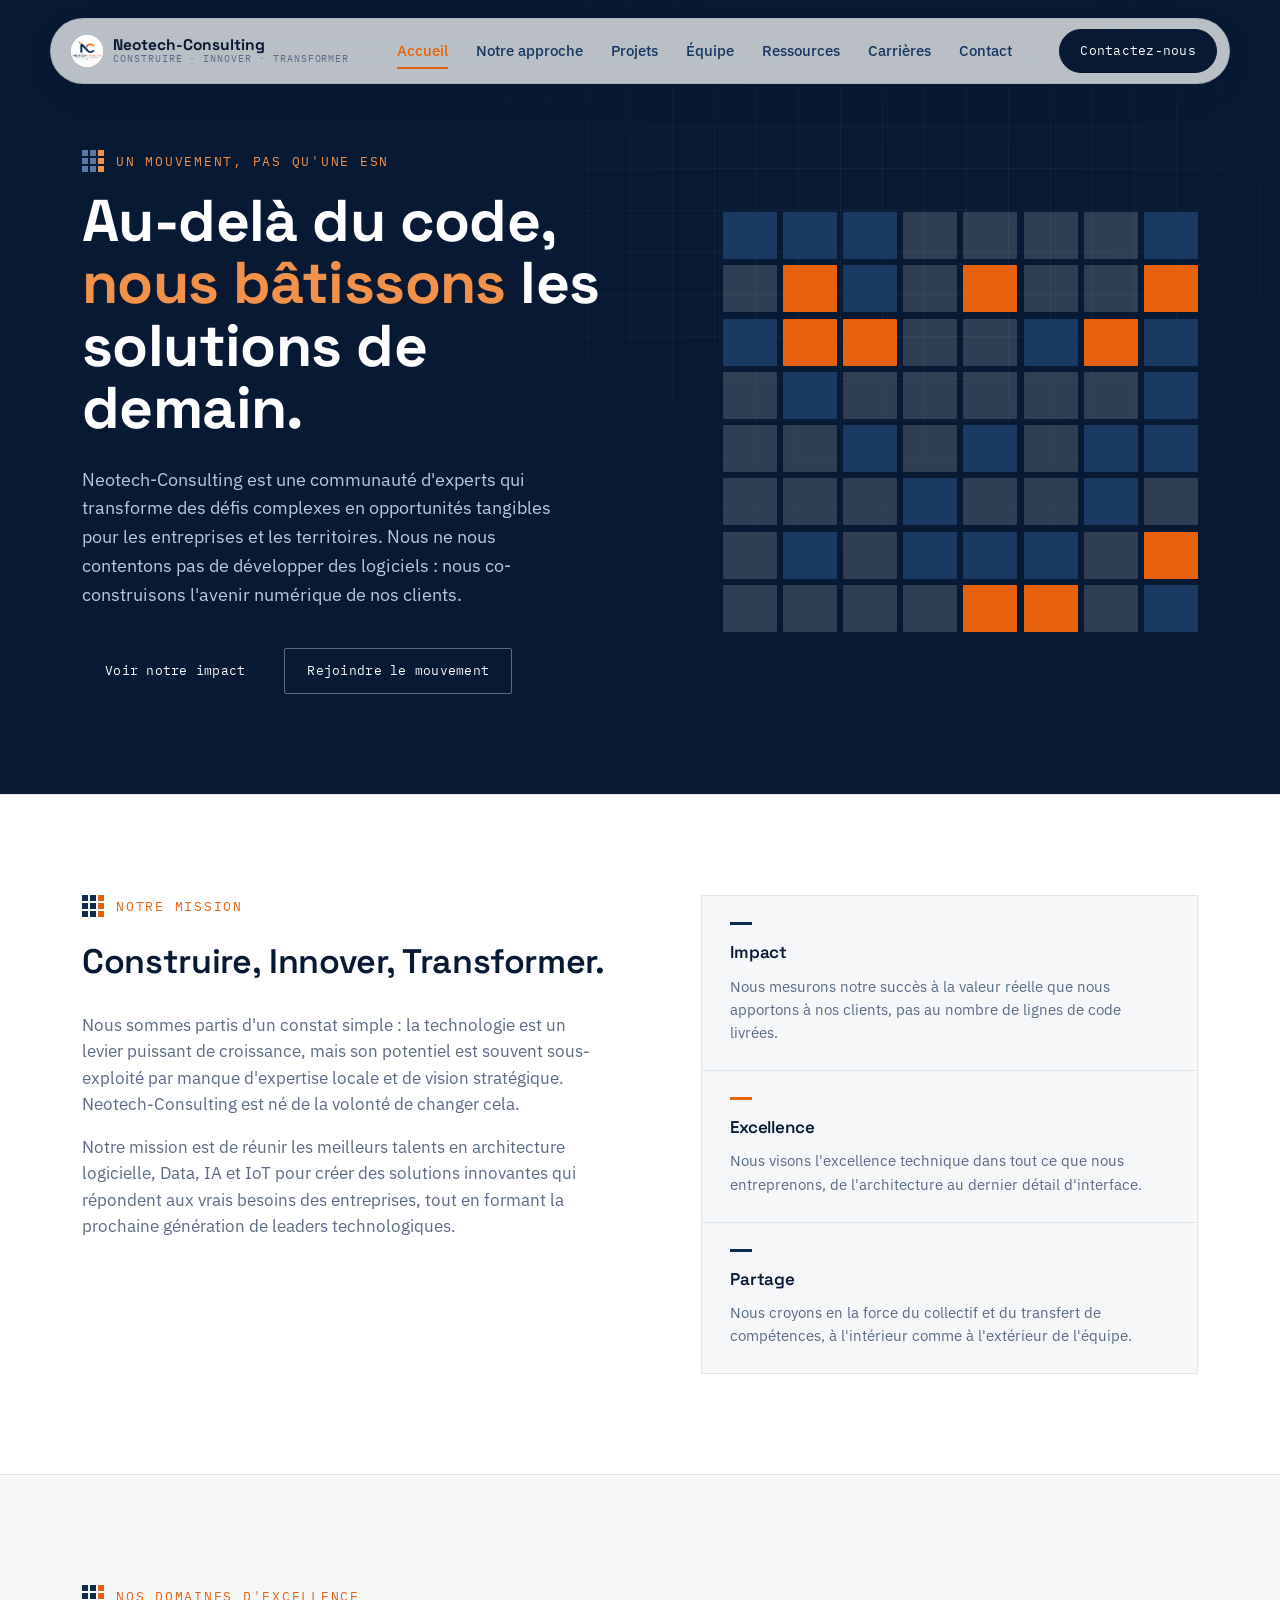
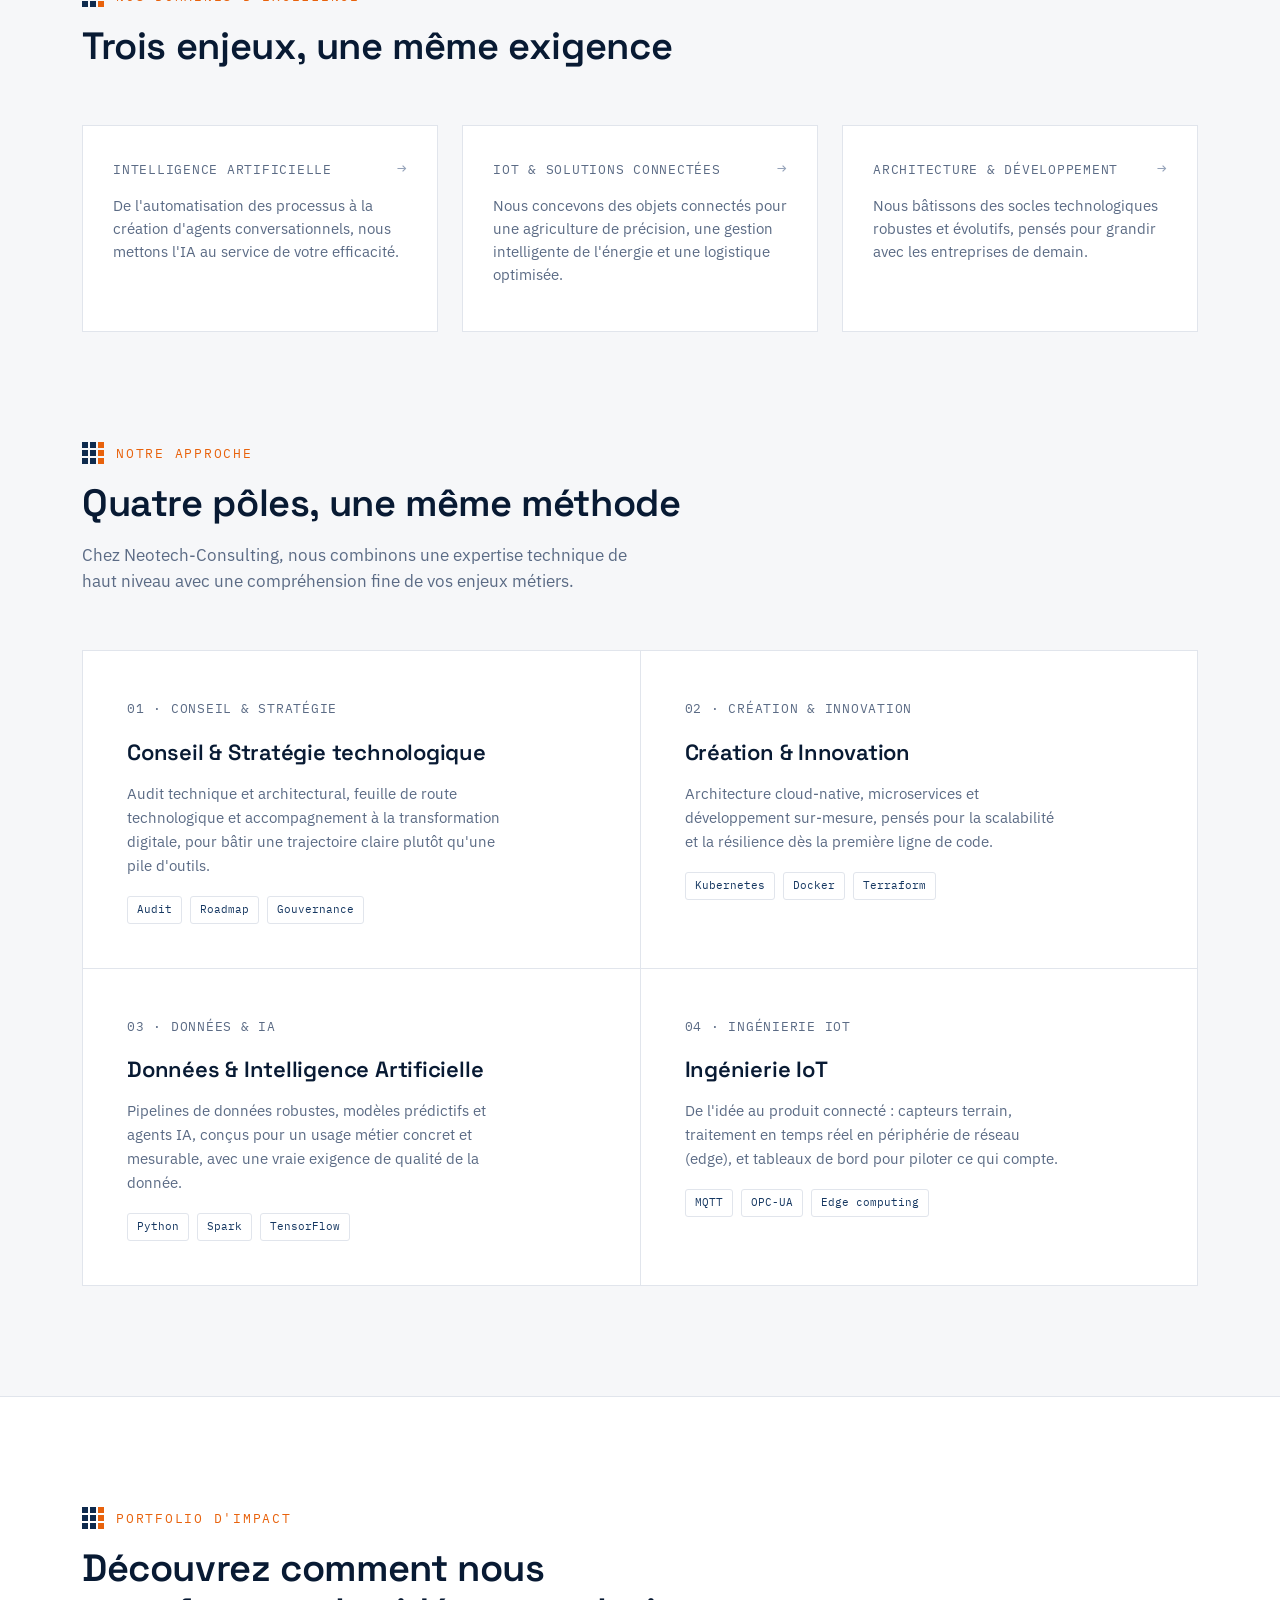
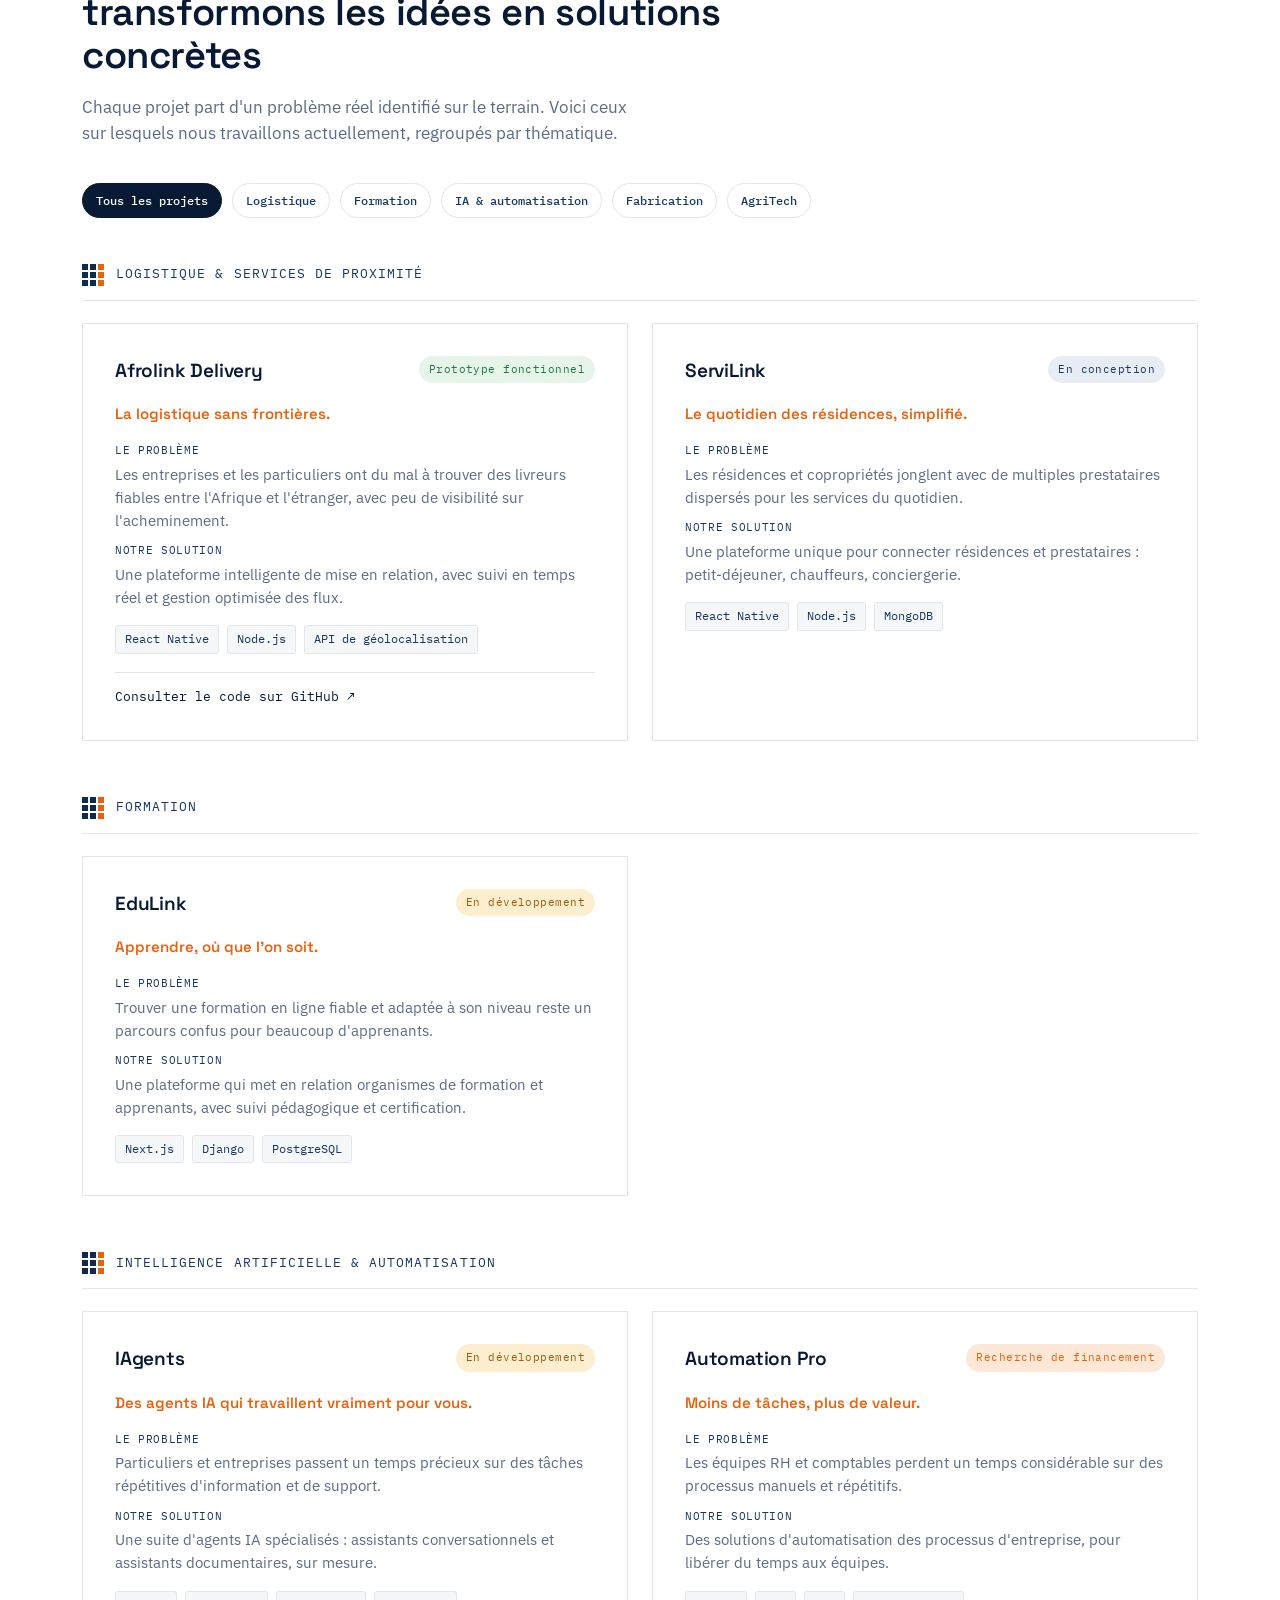
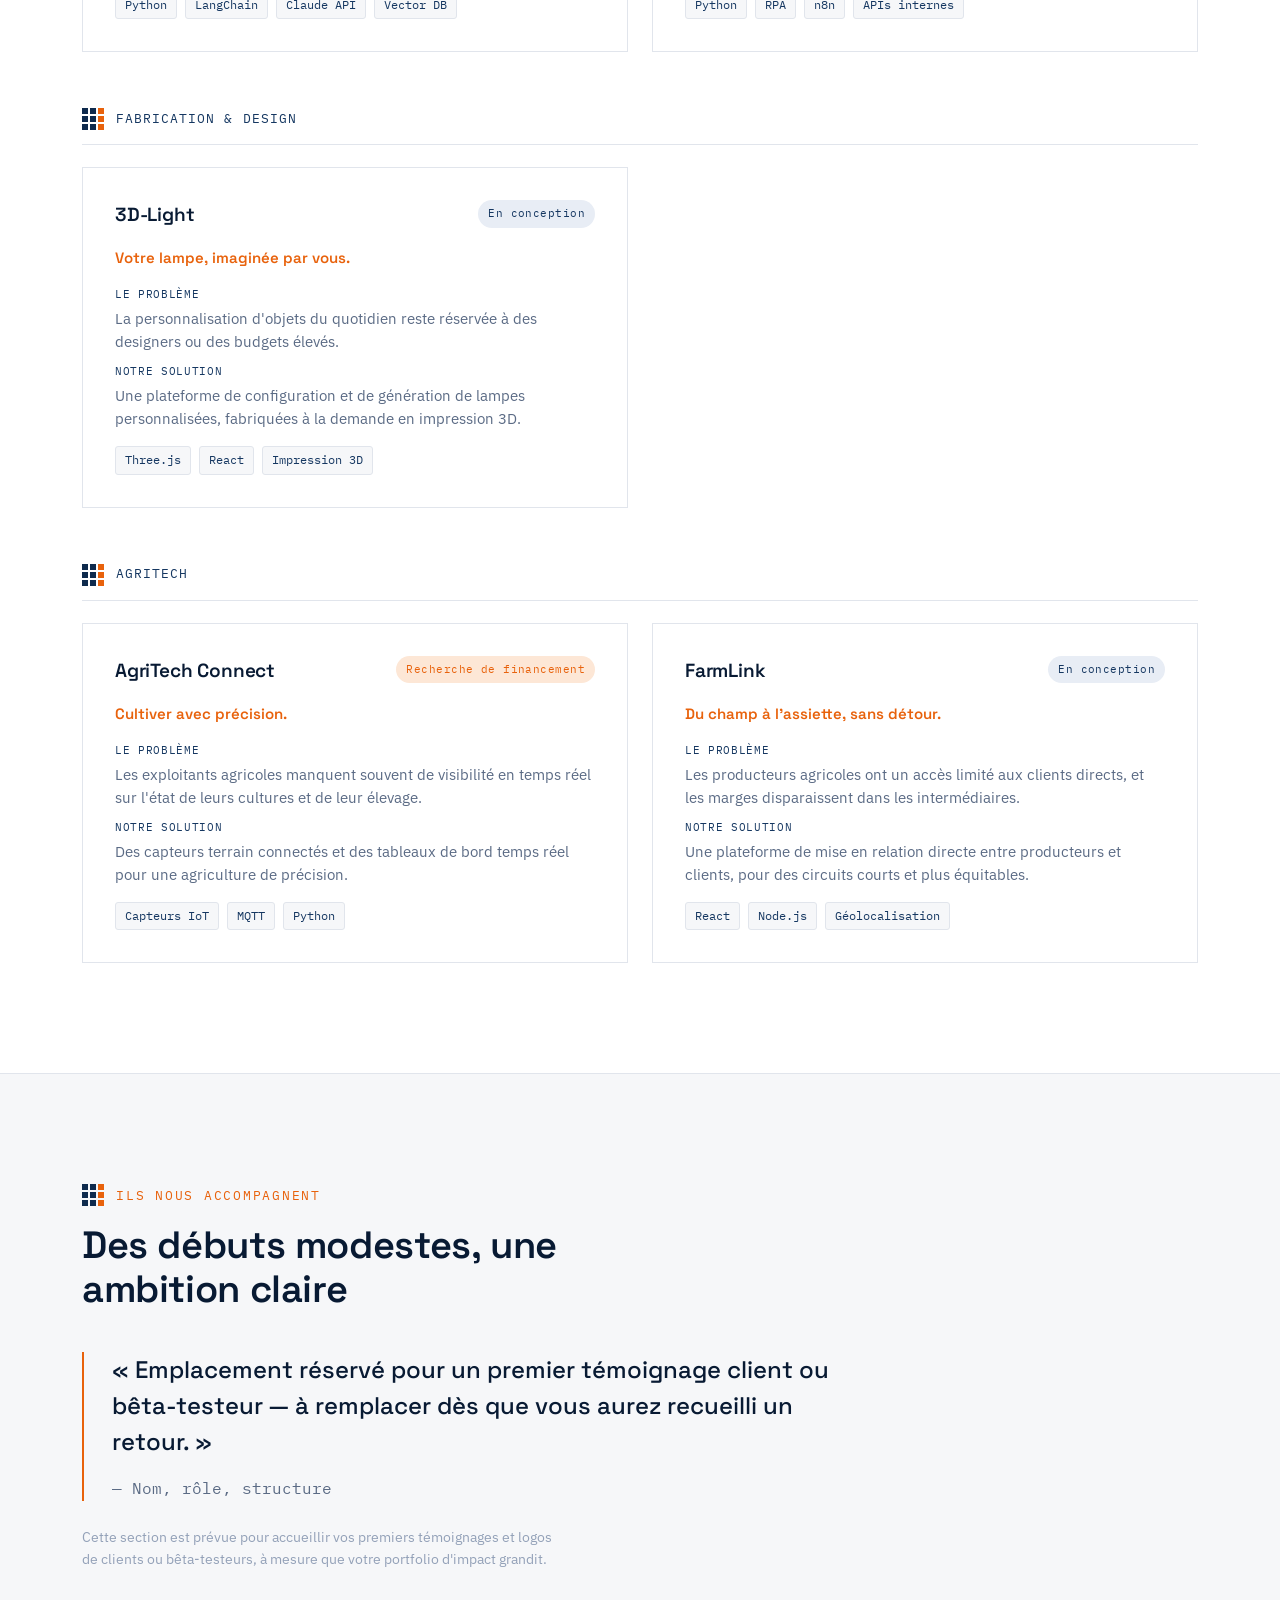
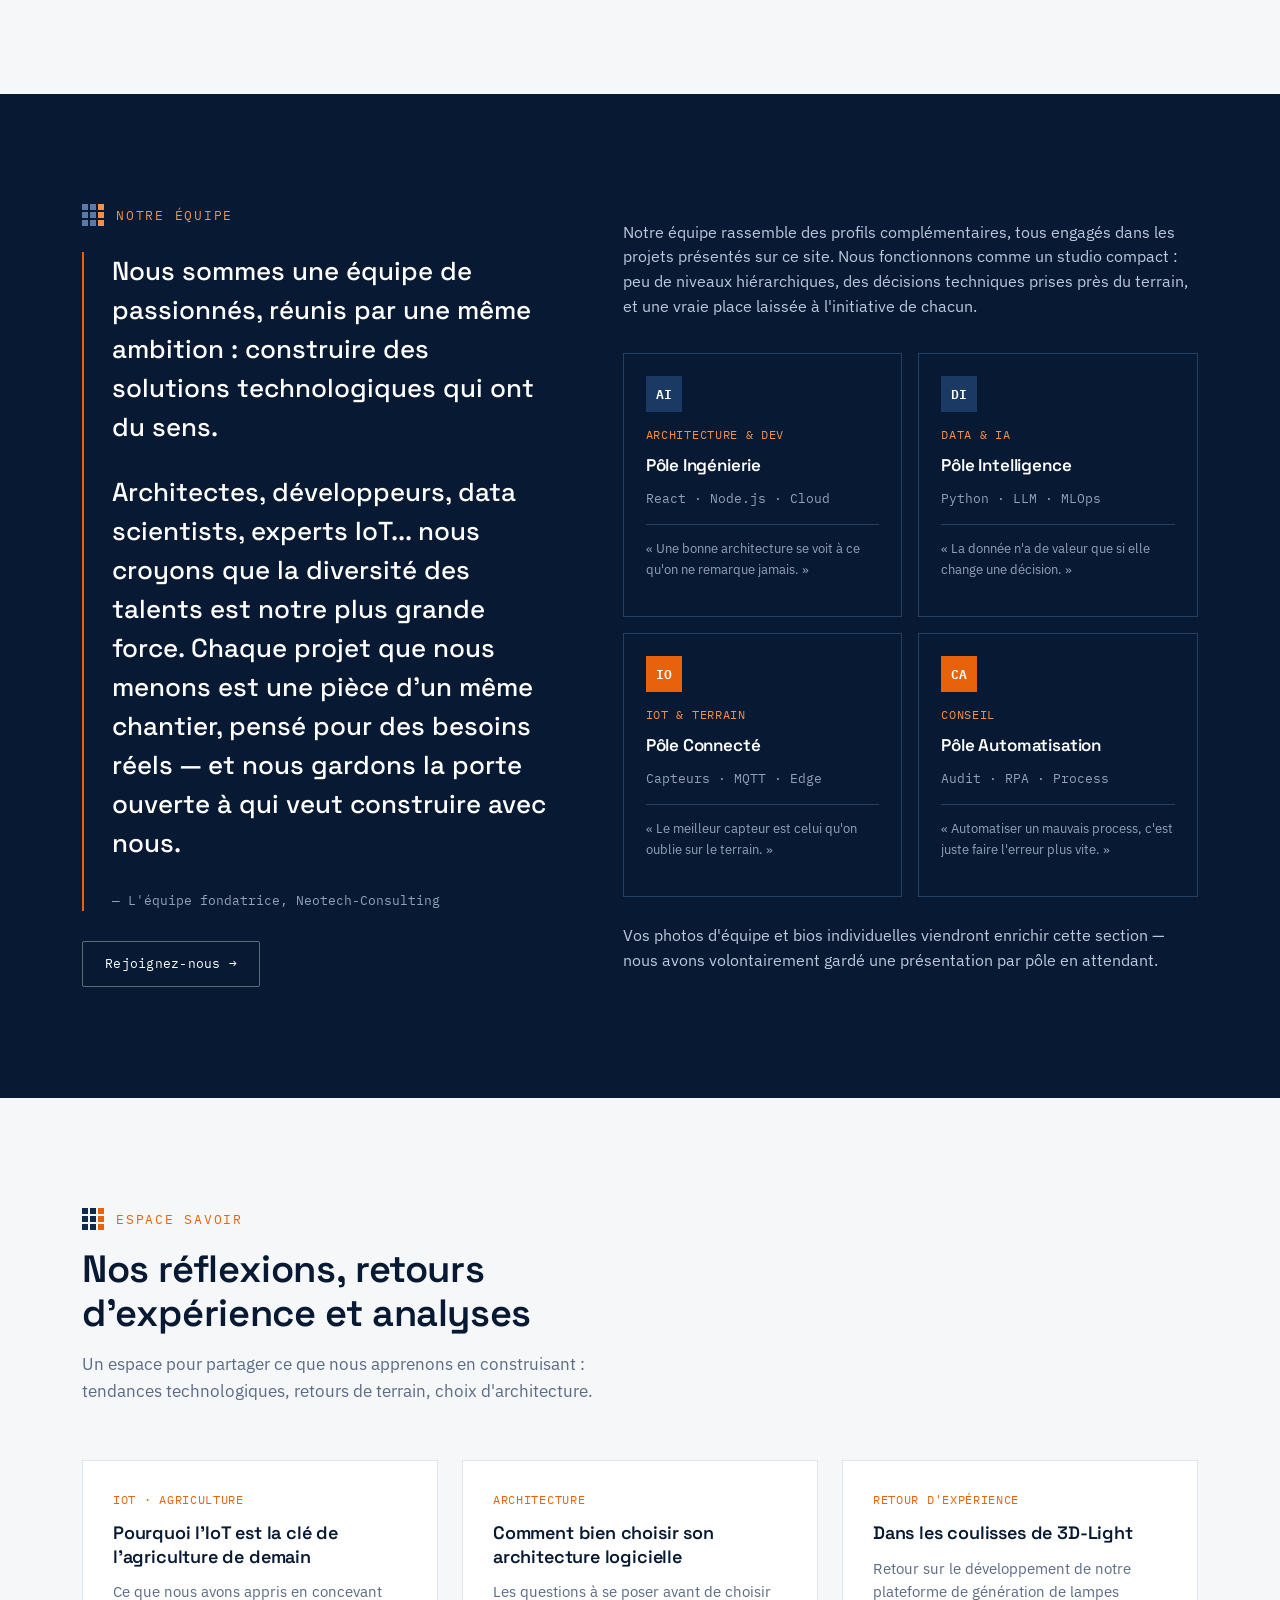
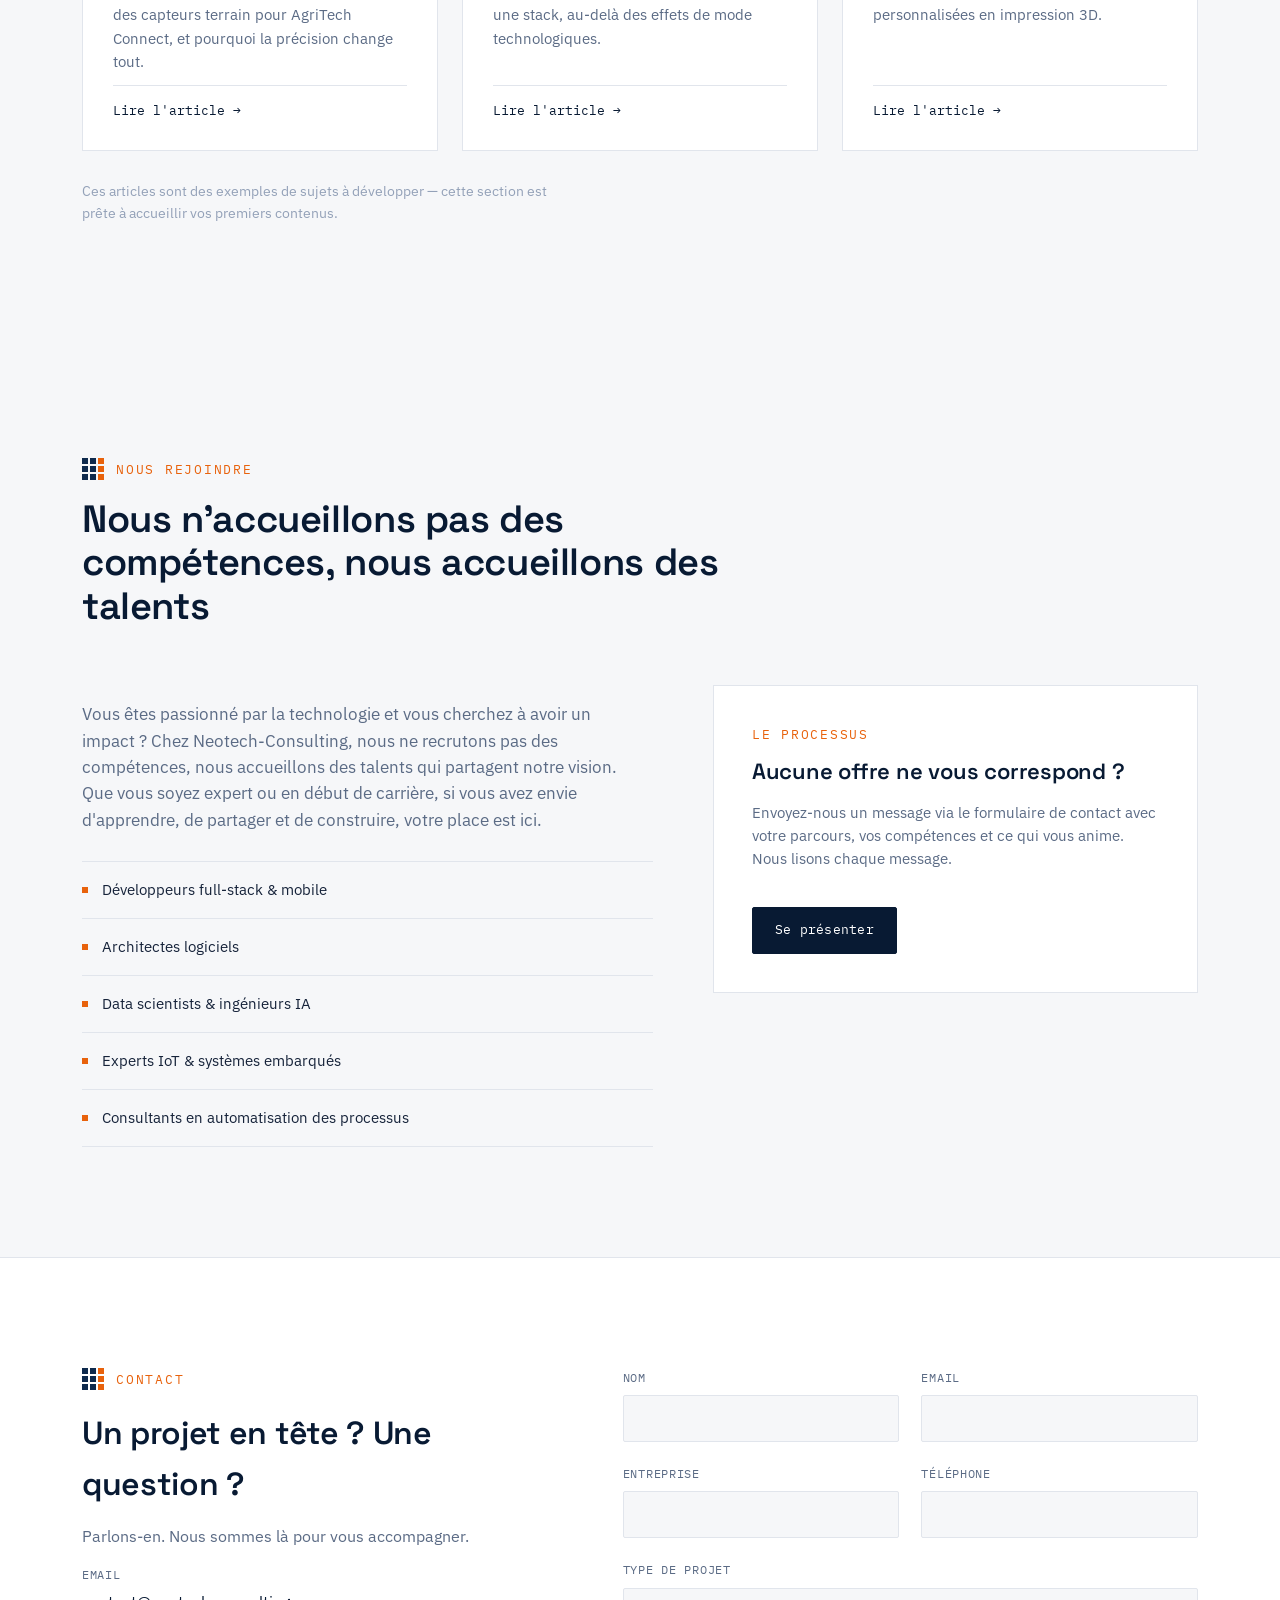
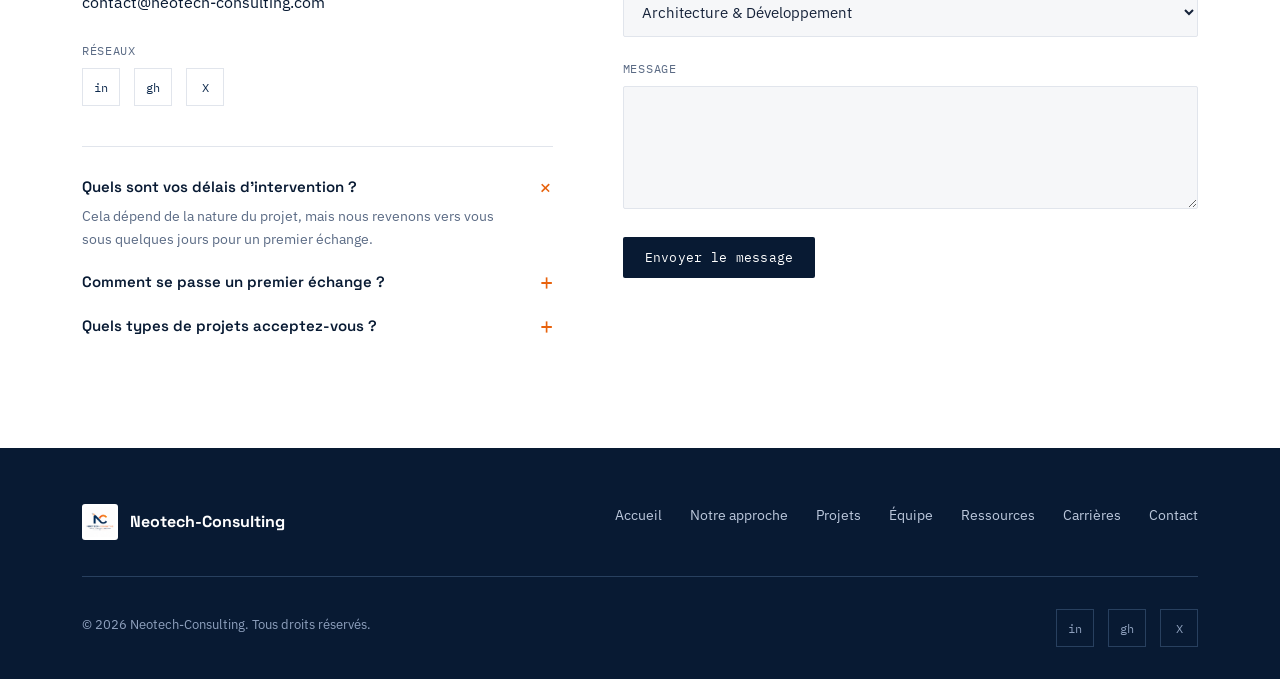
==== index.html @ 4f700e03 "First version of the website" ====
<!DOCTYPE html>
<html lang="fr">
<head>
<meta charset="UTF-8">
<meta name="viewport" content="width=device-width, initial-scale=1.0">
<title>Neotech-Consulting — Construire, Innover, Transformer.</title>
<link rel="preconnect" href="https://fonts.googleapis.com">
<link href="https://fonts.googleapis.com/css2?family=Space+Grotesk:wght@400;500;600;700&family=IBM+Plex+Sans:wght@400;500;600;700&family=IBM+Plex+Mono:wght@400;500;600&display=swap" rel="stylesheet">
<link rel="stylesheet" href="styles.css">
</head>
<body>

<header>
  <div class="wrap nav">
    <a href="#top" class="brand">
      <img src="images/logo.jpeg" alt="Neotech-Consulting">
      <span class="brand-text">Neotech-Consulting<small>Construire · Innover · Transformer</small></span>
    </a>
    <nav class="links">
      <a href="#accueil">Accueil</a>
      <a href="#approche">Notre approche</a>
      <a href="#projets">Projets</a>
      <a href="#equipe">Équipe</a>
      <a href="#ressources">Ressources</a>
      <a href="#carrieres">Carrières</a>
      <a href="#contact">Contact</a>
    </nav>
    <button class="menu-toggle" type="button" aria-expanded="false" aria-controls="main-navigation" aria-label="Ouvrir le menu">
      <span></span><span></span><span></span>
    </button>
    <a href="#contact" class="btn btn-primary">Contactez-nous</a>
  </div>
</header>

<main id="top">

  <!-- HERO -->
  <section class="hero" id="accueil" style="padding-top:150px;">
    <div class="wrap hero-inner">
      <div>
        <div class="eyebrow on-dark"><span class="pixel-mark"><span></span><span></span><span></span><span></span><span></span><span></span><span></span><span></span><span></span></span>Un mouvement, pas qu'une ESN</div>
        <h1>Au-delà du code, <em>nous bâtissons</em> les solutions de demain.</h1>
        <p class="lede">Neotech-Consulting est une communauté d'experts qui transforme des défis complexes en opportunités tangibles pour les entreprises et les territoires. Nous ne nous contentons pas de développer des logiciels : nous co-construisons l'avenir numérique de nos clients.</p>
        <div class="hero-cta">
          <a href="#projets" class="btn btn-primary">Voir notre impact</a>
          <a href="#carrieres" class="btn btn-ghost btn-on-dark">Rejoindre le mouvement</a>
        </div>
      </div>
      <div class="hero-stack">
        <div class="assemble-grid" id="assembleGrid"></div>
      </div>
    </div>
  </section>

  <!-- MISSION -->
  <section class="mission">
    <div class="wrap mission-grid">
      <div data-reveal>
        <div class="eyebrow"><span class="pixel-mark"><span></span><span></span><span></span><span></span><span></span><span></span><span></span><span></span><span></span></span>Notre mission</div>
        <h2>Construire, Innover, Transformer.</h2>
        <p class="mission-text">Nous sommes partis d'un constat simple : la technologie est un levier puissant de croissance, mais son potentiel est souvent sous-exploité par manque d'expertise locale et de vision stratégique. Neotech-Consulting est né de la volonté de changer cela.</p>
        <p class="mission-text">Notre mission est de réunir les meilleurs talents en architecture logicielle, Data, IA et IoT pour créer des solutions innovantes qui répondent aux vrais besoins des entreprises, tout en formant la prochaine génération de leaders technologiques.</p>
      </div>
      <div class="values-cards" data-reveal>
        <div class="value-card">
          <span class="vc-mark"></span>
          <h4>Impact</h4>
          <p>Nous mesurons notre succès à la valeur réelle que nous apportons à nos clients, pas au nombre de lignes de code livrées.</p>
        </div>
        <div class="value-card">
          <span class="vc-mark orange"></span>
          <h4>Excellence</h4>
          <p>Nous visons l'excellence technique dans tout ce que nous entreprenons, de l'architecture au dernier détail d'interface.</p>
        </div>
        <div class="value-card">
          <span class="vc-mark"></span>
          <h4>Partage</h4>
          <p>Nous croyons en la force du collectif et du transfert de compétences, à l'intérieur comme à l'extérieur de l'équipe.</p>
        </div>
      </div>
    </div>
  </section>

  <!-- DOMAINES TEASER -->
  <section class="domains-teaser">
    <div class="wrap">
      <div class="section-head" data-reveal>
        <div class="eyebrow"><span class="pixel-mark"><span></span><span></span><span></span><span></span><span></span><span></span><span></span><span></span><span></span></span>Nos domaines d'excellence</div>
        <h2>Trois enjeux, une même exigence</h2>
      </div>
      <div class="domain-grid" data-reveal>
        <a href="#approche" class="domain-item">
          <span class="svc-tag">Intelligence Artificielle</span>
          <p>De l'automatisation des processus à la création d'agents conversationnels, nous mettons l'IA au service de votre efficacité.</p>
          <span class="arrow">→</span>
        </a>
        <a href="#approche" class="domain-item">
          <span class="svc-tag">IoT &amp; Solutions connectées</span>
          <p>Nous concevons des objets connectés pour une agriculture de précision, une gestion intelligente de l'énergie et une logistique optimisée.</p>
          <span class="arrow">→</span>
        </a>
        <a href="#approche" class="domain-item">
          <span class="svc-tag">Architecture &amp; Développement</span>
          <p>Nous bâtissons des socles technologiques robustes et évolutifs, pensés pour grandir avec les entreprises de demain.</p>
          <span class="arrow">→</span>
        </a>
      </div>
    </div>
  </section>

  <!-- NOTRE APPROCHE -->
  <section id="approche">
    <div class="wrap">
      <div class="section-head" data-reveal>
        <div class="eyebrow"><span class="pixel-mark"><span></span><span></span><span></span><span></span><span></span><span></span><span></span><span></span><span></span></span>Notre approche</div>
        <h2>Quatre pôles, une même méthode</h2>
        <p>Chez Neotech-Consulting, nous combinons une expertise technique de haut niveau avec une compréhension fine de vos enjeux métiers.</p>
      </div>
      <div class="services-grid" data-reveal>
        <div class="service-card">
          <span class="svc-tag">01 · Conseil &amp; Stratégie</span>
          <h3>Conseil &amp; Stratégie technologique</h3>
          <p>Audit technique et architectural, feuille de route technologique et accompagnement à la transformation digitale, pour bâtir une trajectoire claire plutôt qu'une pile d'outils.</p>
          <div class="svc-tech"><span>Audit</span><span>Roadmap</span><span>Gouvernance</span></div>
        </div>
        <div class="service-card">
          <span class="svc-tag">02 · Création &amp; Innovation</span>
          <h3>Création &amp; Innovation</h3>
          <p>Architecture cloud-native, microservices et développement sur-mesure, pensés pour la scalabilité et la résilience dès la première ligne de code.</p>
          <div class="svc-tech"><span>Kubernetes</span><span>Docker</span><span>Terraform</span></div>
        </div>
        <div class="service-card">
          <span class="svc-tag">03 · Données &amp; IA</span>
          <h3>Données &amp; Intelligence Artificielle</h3>
          <p>Pipelines de données robustes, modèles prédictifs et agents IA, conçus pour un usage métier concret et mesurable, avec une vraie exigence de qualité de la donnée.</p>
          <div class="svc-tech"><span>Python</span><span>Spark</span><span>TensorFlow</span></div>
        </div>
        <div class="service-card">
          <span class="svc-tag">04 · Ingénierie IoT</span>
          <h3>Ingénierie IoT</h3>
          <p>De l'idée au produit connecté : capteurs terrain, traitement en temps réel en périphérie de réseau (edge), et tableaux de bord pour piloter ce qui compte.</p>
          <div class="svc-tech"><span>MQTT</span><span>OPC-UA</span><span>Edge computing</span></div>
        </div>
      </div>
    </div>
  </section>

  <!-- PORTFOLIO D'IMPACT -->
  <section id="projets" style="background:var(--white); border-top:1px solid var(--line); border-bottom:1px solid var(--line);">
    <div class="wrap">
      <div class="section-head" data-reveal>
        <div class="eyebrow"><span class="pixel-mark"><span></span><span></span><span></span><span></span><span></span><span></span><span></span><span></span><span></span></span>Portfolio d'impact</div>
        <h2>Découvrez comment nous transformons les idées en solutions concrètes</h2>
        <p>Chaque projet part d'un problème réel identifié sur le terrain. Voici ceux sur lesquels nous travaillons actuellement, regroupés par thématique.</p>
      </div>

      <div class="project-filters" data-project-filters aria-label="Filtrer les projets par domaine">
        <button type="button" class="is-active" data-filter="all" aria-pressed="true">Tous les projets</button>
        <button type="button" data-filter="logistique" aria-pressed="false">Logistique</button>
        <button type="button" data-filter="formation" aria-pressed="false">Formation</button>
        <button type="button" data-filter="ia" aria-pressed="false">IA &amp; automatisation</button>
        <button type="button" data-filter="fabrication" aria-pressed="false">Fabrication</button>
        <button type="button" data-filter="agritech" aria-pressed="false">AgriTech</button>
      </div>

      <!-- Logistique & Services -->
      <div class="theme-group" data-reveal data-project-theme="logistique">
        <div class="theme-title"><span class="pixel-mark"><span></span><span></span><span></span><span></span><span></span><span></span><span></span><span></span><span></span></span>Logistique &amp; Services de proximité</div>
        <div class="projects-grid">
          <div class="project-card">
            <div class="project-top">
              <h3>Afrolink Delivery</h3>
              <span class="status status-mvp">Prototype fonctionnel</span>
            </div>
            <p class="tagline">La logistique sans frontières.</p>
            <div class="problem-solution">
              <p><span class="ps-label">Le problème</span>Les entreprises et les particuliers ont du mal à trouver des livreurs fiables entre l'Afrique et l'étranger, avec peu de visibilité sur l'acheminement.</p>
              <p><span class="ps-label">Notre solution</span>Une plateforme intelligente de mise en relation, avec suivi en temps réel et gestion optimisée des flux.</p>
            </div>
            <div class="tech-tags"><span>React Native</span><span>Node.js</span><span>API de géolocalisation</span></div>
            <a class="project-link" href="https://github.com/LeKani/Afrolink/tree/master" target="_blank" rel="noopener">Consulter le code sur GitHub ↗</a>
          </div>

          <div class="project-card">
            <div class="project-top">
              <h3>ServiLink</h3>
              <span class="status status-conception">En conception</span>
            </div>
            <p class="tagline">Le quotidien des résidences, simplifié.</p>
            <div class="problem-solution">
              <p><span class="ps-label">Le problème</span>Les résidences et copropriétés jonglent avec de multiples prestataires dispersés pour les services du quotidien.</p>
              <p><span class="ps-label">Notre solution</span>Une plateforme unique pour connecter résidences et prestataires : petit-déjeuner, chauffeurs, conciergerie.</p>
            </div>
            <div class="tech-tags"><span>React Native</span><span>Node.js</span><span>MongoDB</span></div>
          </div>
        </div>
      </div>

      <!-- Formation -->
      <div class="theme-group" data-reveal data-project-theme="formation">
        <div class="theme-title"><span class="pixel-mark"><span></span><span></span><span></span><span></span><span></span><span></span><span></span><span></span><span></span></span>Formation</div>
        <div class="projects-grid">
          <div class="project-card">
            <div class="project-top">
              <h3>EduLink</h3>
              <span class="status status-dev">En développement</span>
            </div>
            <p class="tagline">Apprendre, où que l'on soit.</p>
            <div class="problem-solution">
              <p><span class="ps-label">Le problème</span>Trouver une formation en ligne fiable et adaptée à son niveau reste un parcours confus pour beaucoup d'apprenants.</p>
              <p><span class="ps-label">Notre solution</span>Une plateforme qui met en relation organismes de formation et apprenants, avec suivi pédagogique et certification.</p>
            </div>
            <div class="tech-tags"><span>Next.js</span><span>Django</span><span>PostgreSQL</span></div>
          </div>
        </div>
      </div>

      <!-- IA & Automatisation -->
      <div class="theme-group" data-reveal data-project-theme="ia">
        <div class="theme-title"><span class="pixel-mark"><span></span><span></span><span></span><span></span><span></span><span></span><span></span><span></span><span></span></span>Intelligence artificielle &amp; automatisation</div>
        <div class="projects-grid">
          <div class="project-card">
            <div class="project-top">
              <h3>IAgents</h3>
              <span class="status status-dev">En développement</span>
            </div>
            <p class="tagline">Des agents IA qui travaillent vraiment pour vous.</p>
            <div class="problem-solution">
              <p><span class="ps-label">Le problème</span>Particuliers et entreprises passent un temps précieux sur des tâches répétitives d'information et de support.</p>
              <p><span class="ps-label">Notre solution</span>Une suite d'agents IA spécialisés : assistants conversationnels et assistants documentaires, sur mesure.</p>
            </div>
            <div class="tech-tags"><span>Python</span><span>LangChain</span><span>Claude API</span><span>Vector DB</span></div>
          </div>

          <div class="project-card">
            <div class="project-top">
              <h3>Automation Pro</h3>
              <span class="status status-recherche">Recherche de financement</span>
            </div>
            <p class="tagline">Moins de tâches, plus de valeur.</p>
            <div class="problem-solution">
              <p><span class="ps-label">Le problème</span>Les équipes RH et comptables perdent un temps considérable sur des processus manuels et répétitifs.</p>
              <p><span class="ps-label">Notre solution</span>Des solutions d'automatisation des processus d'entreprise, pour libérer du temps aux équipes.</p>
            </div>
            <div class="tech-tags"><span>Python</span><span>RPA</span><span>n8n</span><span>APIs internes</span></div>
          </div>
        </div>
      </div>

      <!-- Fabrication -->
      <div class="theme-group" data-reveal data-project-theme="fabrication">
        <div class="theme-title"><span class="pixel-mark"><span></span><span></span><span></span><span></span><span></span><span></span><span></span><span></span><span></span></span>Fabrication &amp; design</div>
        <div class="projects-grid">
          <div class="project-card">
            <div class="project-top">
              <h3>3D-Light</h3>
              <span class="status status-conception">En conception</span>
            </div>
            <p class="tagline">Votre lampe, imaginée par vous.</p>
            <div class="problem-solution">
              <p><span class="ps-label">Le problème</span>La personnalisation d'objets du quotidien reste réservée à des designers ou des budgets élevés.</p>
              <p><span class="ps-label">Notre solution</span>Une plateforme de configuration et de génération de lampes personnalisées, fabriquées à la demande en impression 3D.</p>
            </div>
            <div class="tech-tags"><span>Three.js</span><span>React</span><span>Impression 3D</span></div>
          </div>
        </div>
      </div>

      <!-- AgriTech -->
      <div class="theme-group" data-reveal data-project-theme="agritech">
        <div class="theme-title"><span class="pixel-mark"><span></span><span></span><span></span><span></span><span></span><span></span><span></span><span></span><span></span></span>AgriTech</div>
        <div class="projects-grid">
          <div class="project-card">
            <div class="project-top">
              <h3>AgriTech Connect</h3>
              <span class="status status-recherche">Recherche de financement</span>
            </div>
            <p class="tagline">Cultiver avec précision.</p>
            <div class="problem-solution">
              <p><span class="ps-label">Le problème</span>Les exploitants agricoles manquent souvent de visibilité en temps réel sur l'état de leurs cultures et de leur élevage.</p>
              <p><span class="ps-label">Notre solution</span>Des capteurs terrain connectés et des tableaux de bord temps réel pour une agriculture de précision.</p>
            </div>
            <div class="tech-tags"><span>Capteurs IoT</span><span>MQTT</span><span>Python</span></div>
          </div>

          <div class="project-card">
            <div class="project-top">
              <h3>FarmLink</h3>
              <span class="status status-conception">En conception</span>
            </div>
            <p class="tagline">Du champ à l'assiette, sans détour.</p>
            <div class="problem-solution">
              <p><span class="ps-label">Le problème</span>Les producteurs agricoles ont un accès limité aux clients directs, et les marges disparaissent dans les intermédiaires.</p>
              <p><span class="ps-label">Notre solution</span>Une plateforme de mise en relation directe entre producteurs et clients, pour des circuits courts et plus équitables.</p>
            </div>
            <div class="tech-tags"><span>React</span><span>Node.js</span><span>Géolocalisation</span></div>
          </div>
        </div>
      </div>

    </div>
  </section>

  <!-- CONFIANCE / PREUVE SOCIALE -->
  <section class="trust">
    <div class="wrap">
      <div class="section-head" data-reveal style="margin-bottom:40px;">
        <div class="eyebrow"><span class="pixel-mark"><span></span><span></span><span></span><span></span><span></span><span></span><span></span><span></span><span></span></span>Ils nous accompagnent</div>
        <h2>Des débuts modestes, une ambition claire</h2>
      </div>
      <div class="trust-quote" data-reveal>
        <p>« Emplacement réservé pour un premier témoignage client ou bêta-testeur — à remplacer dès que vous aurez recueilli un retour. »</p>
        <span class="sig mono">— Nom, rôle, structure</span>
      </div>
      <p class="trust-note" data-reveal>Cette section est prévue pour accueillir vos premiers témoignages et logos de clients ou bêta-testeurs, à mesure que votre portfolio d'impact grandit.</p>
    </div>
  </section>

  <!-- EQUIPE -->
  <section class="team" id="equipe">
    <div class="wrap team-grid">
      <div data-reveal>
        <div class="eyebrow on-dark"><span class="pixel-mark"><span></span><span></span><span></span><span></span><span></span><span></span><span></span><span></span><span></span></span>Notre équipe</div>
        <div class="welcome-quote">
          <p>Nous sommes une équipe de passionnés, réunis par une même ambition : construire des solutions technologiques qui ont du sens.</p>
          <p>Architectes, développeurs, data scientists, experts IoT... nous croyons que la diversité des talents est notre plus grande force. Chaque projet que nous menons est une pièce d'un même chantier, pensé pour des besoins réels — et nous gardons la porte ouverte à qui veut construire avec nous.</p>
          <div class="sig">— L'équipe fondatrice, Neotech-Consulting</div>
        </div>
        <a href="#carrieres" class="btn btn-ghost btn-on-dark" style="margin-top:30px;">Rejoignez-nous →</a>
      </div>
      <div class="team-side" data-reveal>
        <p>Notre équipe rassemble des profils complémentaires, tous engagés dans les projets présentés sur ce site. Nous fonctionnons comme un studio compact : peu de niveaux hiérarchiques, des décisions techniques prises près du terrain, et une vraie place laissée à l'initiative de chacun.</p>
        <div class="founders">
          <div class="founder-card">
            <span class="avatar mono">AI</span>
            <div class="role">Architecture &amp; Dev</div>
            <h4>Pôle Ingénierie</h4>
            <div class="stack mono">React · Node.js · Cloud</div>
            <p class="quote">« Une bonne architecture se voit à ce qu'on ne remarque jamais. »</p>
          </div>
          <div class="founder-card">
            <span class="avatar mono">DI</span>
            <div class="role">Data &amp; IA</div>
            <h4>Pôle Intelligence</h4>
            <div class="stack mono">Python · LLM · MLOps</div>
            <p class="quote">« La donnée n'a de valeur que si elle change une décision. »</p>
          </div>
          <div class="founder-card">
            <span class="avatar mono orange">IO</span>
            <div class="role">IoT &amp; Terrain</div>
            <h4>Pôle Connecté</h4>
            <div class="stack mono">Capteurs · MQTT · Edge</div>
            <p class="quote">« Le meilleur capteur est celui qu'on oublie sur le terrain. »</p>
          </div>
          <div class="founder-card">
            <span class="avatar mono orange">CA</span>
            <div class="role">Conseil</div>
            <h4>Pôle Automatisation</h4>
            <div class="stack mono">Audit · RPA · Process</div>
            <p class="quote">« Automatiser un mauvais process, c'est juste faire l'erreur plus vite. »</p>
          </div>
        </div>
        <p class="team-photo-note">Vos photos d'équipe et bios individuelles viendront enrichir cette section — nous avons volontairement gardé une présentation par pôle en attendant.</p>
      </div>
    </div>
  </section>

  <!-- RESSOURCES / ESPACE SAVOIR -->
  <section id="ressources">
    <div class="wrap">
      <div class="section-head" data-reveal>
        <div class="eyebrow"><span class="pixel-mark"><span></span><span></span><span></span><span></span><span></span><span></span><span></span><span></span><span></span></span>Espace savoir</div>
        <h2>Nos réflexions, retours d'expérience et analyses</h2>
        <p>Un espace pour partager ce que nous apprenons en construisant : tendances technologiques, retours de terrain, choix d'architecture.</p>
      </div>
      <div class="resource-grid" data-reveal>
        <a href="#" class="resource-card">
          <span class="res-tag mono">IoT · Agriculture</span>
          <h3>Pourquoi l'IoT est la clé de l'agriculture de demain</h3>
          <p>Ce que nous avons appris en concevant des capteurs terrain pour AgriTech Connect, et pourquoi la précision change tout.</p>
          <span class="res-read mono">Lire l'article →</span>
        </a>
        <a href="#" class="resource-card">
          <span class="res-tag mono">Architecture</span>
          <h3>Comment bien choisir son architecture logicielle</h3>
          <p>Les questions à se poser avant de choisir une stack, au-delà des effets de mode technologiques.</p>
          <span class="res-read mono">Lire l'article →</span>
        </a>
        <a href="#" class="resource-card">
          <span class="res-tag mono">Retour d'expérience</span>
          <h3>Dans les coulisses de 3D-Light</h3>
          <p>Retour sur le développement de notre plateforme de génération de lampes personnalisées en impression 3D.</p>
          <span class="res-read mono">Lire l'article →</span>
        </a>
      </div>
      <p class="resource-note" data-reveal>Ces articles sont des exemples de sujets à développer — cette section est prête à accueillir vos premiers contenus.</p>
    </div>
  </section>

  <!-- CARRIERES -->
  <section id="carrieres">
    <div class="wrap">
      <div class="section-head" data-reveal>
        <div class="eyebrow"><span class="pixel-mark"><span></span><span></span><span></span><span></span><span></span><span></span><span></span><span></span><span></span></span>Nous rejoindre</div>
        <h2>Nous n'accueillons pas des compétences, nous accueillons des talents</h2>
      </div>
      <div style="display:grid; grid-template-columns:1fr 0.85fr; gap:60px; align-items:start;" data-reveal>
        <div>
          <p style="color:var(--slate); font-size:16.5px; max-width:56ch;">Vous êtes passionné par la technologie et vous cherchez à avoir un impact ? Chez Neotech-Consulting, nous ne recrutons pas des compétences, nous accueillons des talents qui partagent notre vision. Que vous soyez expert ou en début de carrière, si vous avez envie d'apprendre, de partager et de construire, votre place est ici.</p>
          <ul class="career-list">
            <li><span class="dot"></span>Développeurs full-stack &amp; mobile</li>
            <li><span class="dot"></span>Architectes logiciels</li>
            <li><span class="dot"></span>Data scientists &amp; ingénieurs IA</li>
            <li><span class="dot"></span>Experts IoT &amp; systèmes embarqués</li>
            <li><span class="dot"></span>Consultants en automatisation des processus</li>
          </ul>
        </div>
        <div class="careers-panel">
          <div class="eyebrow" style="margin-bottom:10px;">Le processus</div>
          <h3>Aucune offre ne vous correspond ?</h3>
          <p>Envoyez-nous un message via le formulaire de contact avec votre parcours, vos compétences et ce qui vous anime. Nous lisons chaque message.</p>
          <a href="#contact" class="btn btn-primary">Se présenter</a>
        </div>
      </div>
    </div>
  </section>

  <!-- CONTACT -->
  <section class="contact" id="contact">
    <div class="wrap contact-grid">
      <div class="contact-info" data-reveal>
        <div class="eyebrow"><span class="pixel-mark"><span></span><span></span><span></span><span></span><span></span><span></span><span></span><span></span><span></span></span>Contact</div>
        <h2 style="font-size:32px; font-weight:600;">Un projet en tête ? Une question ?</h2>
        <p class="contact-lede">Parlons-en. Nous sommes là pour vous accompagner.</p>
        <dl>
          <dt>Email</dt>
          <dd><a href="mailto:contact@neotech-consulting.com">contact@neotech-consulting.com</a></dd>
          <dt>Réseaux</dt>
          <dd>
            <div class="social-row">
              <a href="#" aria-label="LinkedIn">in</a>
              <a href="#" aria-label="GitHub">gh</a>
              <a href="#" aria-label="X / Twitter">X</a>
            </div>
          </dd>
        </dl>
        <div class="faq">
          <div class="faq-item">
            <h4>Quels sont vos délais d'intervention ?</h4>
            <p>Cela dépend de la nature du projet, mais nous revenons vers vous sous quelques jours pour un premier échange.</p>
          </div>
          <div class="faq-item">
            <h4>Comment se passe un premier échange ?</h4>
            <p>Un appel ou une visio de 30 à 45 minutes pour comprendre votre besoin, sans engagement de votre part.</p>
          </div>
          <div class="faq-item">
            <h4>Quels types de projets acceptez-vous ?</h4>
            <p>Architecture logicielle, Data &amp; IA, IoT, ou conseil — que le projet soit déjà cadré ou encore à défricher.</p>
          </div>
        </div>
      </div>
      <form class="contact-form" data-reveal id="contactForm">
        <div class="form-row">
          <div class="field">
            <label for="nom">Nom</label>
            <input type="text" id="nom" name="nom" required>
          </div>
          <div class="field">
            <label for="email">Email</label>
            <input type="email" id="email" name="email" required>
          </div>
        </div>
        <div class="form-row">
          <div class="field">
            <label for="entreprise">Entreprise</label>
            <input type="text" id="entreprise" name="entreprise">
          </div>
          <div class="field">
            <label for="telephone">Téléphone</label>
            <input type="tel" id="telephone" name="telephone">
          </div>
        </div>
        <div class="field">
          <label for="typeProjet">Type de projet</label>
          <select id="typeProjet" name="typeProjet">
            <option value="architecture">Architecture &amp; Développement</option>
            <option value="donnees-ia">Données &amp; IA</option>
            <option value="iot">Ingénierie IoT</option>
            <option value="conseil">Conseil &amp; Stratégie</option>
            <option value="autre">Autre</option>
          </select>
        </div>
        <div class="field">
          <label for="message">Message</label>
          <textarea id="message" name="message" rows="5" required></textarea>
        </div>
        <button type="submit" class="btn btn-primary">Envoyer le message</button>
        <span class="form-status mono" id="formStatus">Message envoyé — nous revenons vers vous rapidement.</span>
      </form>
    </div>
  </section>

</main>

<footer>
  <div class="wrap">
    <div class="footer-top">
      <div class="footer-brand">
        <img src="images/logo.jpeg" alt="Neotech-Consulting">
        <span class="footer-brand-text">Neotech-Consulting</span>
      </div>
      <nav class="footer-nav">
        <a href="#accueil">Accueil</a>
        <a href="#approche">Notre approche</a>
        <a href="#projets">Projets</a>
        <a href="#equipe">Équipe</a>
        <a href="#ressources">Ressources</a>
        <a href="#carrieres">Carrières</a>
        <a href="#contact">Contact</a>
      </nav>
    </div>
    <div class="footer-bottom">
      <span>© 2026 Neotech-Consulting. Tous droits réservés.</span>
      <div class="social-row">
        <a href="#" aria-label="LinkedIn">in</a>
        <a href="#" aria-label="GitHub">gh</a>
        <a href="#" aria-label="X / Twitter">X</a>
      </div>
    </div>
  </div>
</footer>

<script src="script.js"></script>

</body>
</html>
---- styles.css ----
:root{
    --navy-950:#081a33;
    --navy-800:#0e2a4d;
    --navy-700:#153761;
    --navy-600:#1b3a63;
    --orange-500:#e8620c;
    --orange-400:#f2914a;
    --orange-100:#fde7d6;
    --paper:#f6f7f9;
    --white:#ffffff;
    --ink:#16233a;
    --slate:#5b6b85;
    --slate-light:#93a1b8;
    --line:#e1e5ec;
    --line-dark:#28405f;
    --radius:2px;
    --maxw:1180px;
  }
  *{box-sizing:border-box;}
  html{scroll-behavior:smooth; scroll-padding-top:100px;}
  @media (prefers-reduced-motion: reduce){
    html{scroll-behavior:auto;}
    *{animation-duration:0.001ms !important; animation-iteration-count:1 !important; transition-duration:0.001ms !important;}
  }
  body{
    margin:0;
    background:var(--paper);
    color:var(--ink);
    font-family:'IBM Plex Sans', sans-serif;
    font-size:16px;
    line-height:1.6;
    -webkit-font-smoothing:antialiased;
  }
  h1,h2,h3,h4{
    font-family:'Space Grotesk', sans-serif;
    margin:0;
    color:var(--navy-950);
    letter-spacing:-0.01em;
  }
  a{color:inherit;}
  .wrap{max-width:var(--maxw); margin:0 auto; padding:0 32px;}
  .mono{font-family:'IBM Plex Mono', monospace;}
  .eyebrow{
    font-family:'IBM Plex Mono', monospace;
    font-size:12.5px;
    letter-spacing:0.14em;
    text-transform:uppercase;
    color:var(--orange-500);
    display:flex;
    align-items:center;
    gap:12px;
    margin-bottom:18px;
  }
  .eyebrow.on-dark{color:var(--orange-400);}

  /* ---------- pixel signature mark ---------- */
  .pixel-mark{
    display:inline-grid;
    grid-template-columns:repeat(3, 6px);
    grid-template-rows:repeat(3, 6px);
    gap:2px;
    flex-shrink:0;
  }
  .pixel-mark span{
    width:6px; height:6px;
    background:var(--navy-800);
    opacity:0;
    transform:scale(0.3);
    transition:opacity .45s ease, transform .45s ease;
  }
  .pixel-mark span:nth-child(3n){background:var(--orange-500);}
  .eyebrow.on-dark .pixel-mark span{background:var(--navy-300,#5b7aa8);}
  .eyebrow.on-dark .pixel-mark span:nth-child(3n){background:var(--orange-400);}
  .pixel-mark.is-visible span{opacity:1; transform:scale(1);}
  .pixel-mark span:nth-child(1){transition-delay:0ms;}
  .pixel-mark span:nth-child(2){transition-delay:40ms;}
  .pixel-mark span:nth-child(3){transition-delay:80ms;}
  .pixel-mark span:nth-child(4){transition-delay:120ms;}
  .pixel-mark span:nth-child(5){transition-delay:160ms;}
  .pixel-mark span:nth-child(6){transition-delay:200ms;}
  .pixel-mark span:nth-child(7){transition-delay:240ms;}
  .pixel-mark span:nth-child(8){transition-delay:280ms;}
  .pixel-mark span:nth-child(9){transition-delay:320ms;}

  /* ---------- header ---------- */
  header{
    position:fixed; top:18px; left:50%; transform:translateX(-50%);
    z-index:100;
    width:min(94%, 1180px);
    background:rgba(255,255,255,0.72);
    backdrop-filter:blur(18px);
    -webkit-backdrop-filter:blur(18px);
    border:1px solid rgba(14,42,77,0.10);
    border-radius:999px;
    box-shadow:0 10px 40px -10px rgba(8,26,51,0.12);
  }
  header .wrap{padding:0 12px 0 20px;}
  .nav{
    display:flex; align-items:center; justify-content:space-between;
    height:64px;
  }
  .brand{display:flex; align-items:center; gap:10px; text-decoration:none;}
  .brand img{height:32px; width:32px; object-fit:contain; display:block; border-radius:50%; background:var(--white);}
  .brand-text{font-family:'Space Grotesk', sans-serif; font-weight:700; font-size:15.5px; color:var(--navy-950); line-height:1.15;}
  .brand-text small{display:block; font-family:'IBM Plex Mono', monospace; font-weight:400; font-size:9.5px; letter-spacing:.1em; color:var(--slate); text-transform:uppercase;}
  nav.links{display:flex; gap:28px; align-items:center;}
  header .btn-primary{border-radius:999px; padding:11px 20px;}
  nav.links a{
    text-decoration:none; color:var(--navy-700); font-size:14.5px; font-weight:500;
    position:relative; padding:6px 0;
  }
  nav.links a::after{
    content:''; position:absolute; left:0; bottom:0; width:0; height:2px; background:var(--orange-500);
    transition:width .25s ease;
  }
  nav.links a:hover::after{width:100%;}
  nav.links a.is-active{color:var(--orange-500);}
  nav.links a.is-active::after{width:100%;}
  .btn{
    font-family:'IBM Plex Mono', monospace;
    font-size:13px; letter-spacing:.02em;
    text-decoration:none;
    padding:12px 22px;
    border-radius:var(--radius);
    display:inline-flex; align-items:center; gap:8px;
    transition:transform .2s ease, background .2s ease, border-color .2s ease;
    white-space:nowrap;
  }
  .btn-primary{background:var(--navy-950); color:var(--white); border:1px solid var(--navy-950);}
  .btn-primary:hover{background:var(--orange-500); border-color:var(--orange-500); transform:translateY(-2px);}
  .btn-ghost{background:transparent; color:var(--navy-950); border:1px solid var(--navy-800);}
  .btn-ghost:hover{border-color:var(--orange-500); color:var(--orange-500); transform:translateY(-2px);}
  .btn-on-dark{color:var(--white); border-color:rgba(255,255,255,0.35);}
  .btn-on-dark:hover{border-color:var(--orange-400); color:var(--orange-400);}
  .menu-toggle{display:none; background:none; border:none; cursor:pointer; padding:8px;}
  .menu-toggle span{display:block; width:22px; height:2px; background:var(--navy-950); margin:5px 0;}

  /* ---------- hero ---------- */
  .hero{
    position:relative;
    background:var(--navy-950);
    color:var(--white);
    overflow:hidden;
    padding:110px 0 100px;
  }
  .hero::before{
    content:'';
    position:absolute; inset:0;
    background-image:
      linear-gradient(rgba(255,255,255,0.045) 1px, transparent 1px),
      linear-gradient(90deg, rgba(255,255,255,0.045) 1px, transparent 1px);
    background-size:42px 42px;
    mask-image:radial-gradient(ellipse 70% 60% at 70% 30%, black 10%, transparent 75%);
  }
  .hero-inner{position:relative; display:grid; grid-template-columns:1.1fr 0.9fr; gap:60px; align-items:center;}
  .hero h1{
    font-size:clamp(38px, 4.6vw, 60px);
    line-height:1.06;
    font-weight:700;
    color:var(--white);
    max-width:15ch;
  }
  .hero h1 em{
    font-style:normal;
    color:var(--orange-400);
  }
  .hero p.lede{
    margin-top:26px;
    font-size:18px;
    color:#bcc8dc;
    max-width:46ch;
  }
  .hero-cta{margin-top:38px; display:flex; gap:16px; flex-wrap:wrap;}
  .hero-stack{position:relative; height:420px;}
  .assemble-grid{
    display:grid;
    grid-template-columns:repeat(8, 1fr);
    grid-template-rows:repeat(8, 1fr);
    gap:6px;
    width:100%; height:100%;
  }
  .assemble-grid .cell{
    background:rgba(255,255,255,0.05);
    border-radius:1px;
    opacity:0;
    transform:scale(.4);
    animation:assemble .7s cubic-bezier(.2,.8,.2,1) forwards;
  }
  .assemble-grid .cell.navy{background:var(--navy-600);}
  .assemble-grid .cell.orange{background:var(--orange-500);}
  .assemble-grid .cell.light{background:rgba(255,255,255,0.16);}
  @keyframes assemble{
    to{opacity:1; transform:scale(1);}
  }
  @media (prefers-reduced-motion: reduce){
    .assemble-grid .cell{opacity:1; transform:scale(1); animation:none;}
  }

  section{padding:110px 0;}
  .section-head{max-width:640px; margin-bottom:56px;}
  .section-head h2{font-size:clamp(28px, 3vw, 38px); font-weight:600; line-height:1.15;}
  .section-head p{margin-top:16px; color:var(--slate); font-size:16.5px; max-width:56ch;}

  /* ---------- mission ---------- */
  .mission{background:var(--white); border-top:1px solid var(--line); border-bottom:1px solid var(--line); padding:100px 0;}
  .mission-grid{display:grid; grid-template-columns:1.05fr 0.95fr; gap:70px; align-items:start;}
  .mission h2{font-size:clamp(26px, 2.8vw, 34px); font-weight:600; margin-bottom:22px;}
  .mission-text{color:var(--slate); font-size:16.5px; max-width:52ch;}
  .mission-text + .mission-text{margin-top:14px;}
  .values-cards{display:flex; flex-direction:column; gap:1px; background:var(--line); border:1px solid var(--line);}
  .value-card{background:var(--paper); padding:26px 28px;}
  .vc-mark{display:block; width:22px; height:3px; background:var(--navy-800); margin-bottom:14px;}
  .vc-mark.orange{background:var(--orange-500);}
  .value-card h4{font-size:17px; font-weight:600; margin-bottom:8px;}
  .value-card p{color:var(--slate); font-size:14.5px; margin:0;}

  /* ---------- domains teaser ---------- */
  .domains-teaser{padding-bottom:0;}
  .domain-grid{display:grid; grid-template-columns:repeat(3, 1fr); gap:24px;}
  .domain-item{
    display:block; text-decoration:none; color:inherit;
    background:var(--white); border:1px solid var(--line); padding:30px;
    position:relative; transition:border-color .2s ease, transform .2s ease;
  }
  .domain-item:hover{border-color:var(--orange-500); transform:translateY(-3px);}
  .domain-item p{margin-top:12px; color:var(--slate); font-size:14.5px;}
  .domain-item .arrow{position:absolute; top:30px; right:30px; color:var(--slate-light); font-family:'IBM Plex Mono', monospace; transition:transform .2s ease, color .2s ease;}
  .domain-item:hover .arrow{transform:translate(3px,-3px); color:var(--orange-500);}

  /* ---------- services ---------- */
  .services-grid{display:grid; grid-template-columns:1fr 1fr; gap:1px; background:var(--line); border:1px solid var(--line);}
  .service-card{
    background:var(--white);
    padding:44px;
    text-decoration:none;
    color:inherit;
    position:relative;
    transition:background .25s ease;
  }
  .service-card:hover{background:var(--navy-950);}
  .service-card:hover .svc-tag, .service-card:hover h3, .service-card:hover p{color:var(--white);}
  .service-card:hover .svc-tag{color:var(--orange-400);}
  .svc-tag{font-family:'IBM Plex Mono', monospace; font-size:12.5px; color:var(--slate); letter-spacing:.06em; text-transform:uppercase; transition:color .25s ease;}
  .service-card h3{margin-top:14px; font-size:22px; font-weight:600; transition:color .25s ease;}
  .service-card p{margin-top:12px; color:var(--slate); font-size:15px; max-width:42ch; transition:color .25s ease;}
  .svc-tech{display:flex; flex-wrap:wrap; gap:8px; margin-top:18px;}
  .svc-tech span{
    font-family:'IBM Plex Mono', monospace; font-size:11px; color:var(--navy-700);
    border:1px solid var(--line); padding:4px 9px; border-radius:3px; transition:border-color .25s ease, color .25s ease;
  }
  .service-card:hover .svc-tech span{border-color:rgba(255,255,255,0.25); color:#bcc8dc;}
  .service-card .arrow{
    position:absolute; top:44px; right:44px;
    font-family:'IBM Plex Mono', monospace; font-size:18px; color:var(--slate-light);
    transition:transform .25s ease, color .25s ease;
  }
  .service-card:hover .arrow{transform:translate(4px,-4px); color:var(--orange-400);}

  /* ---------- projects ---------- */
  .projects-grid{display:grid; grid-template-columns:repeat(2, 1fr); gap:24px;}
  .project-card{
    background:var(--white);
    border:1px solid var(--line);
    padding:32px;
    display:flex; flex-direction:column; gap:16px;
    transition:border-color .2s ease, transform .2s ease;
  }
  .project-card:hover{border-color:var(--navy-800); transform:translateY(-3px);}
  .project-top{display:flex; align-items:flex-start; justify-content:space-between; gap:12px;}
  .project-card h3{font-size:19px; font-weight:600;}
  .status{
    font-family:'IBM Plex Mono', monospace; font-size:11px; letter-spacing:.04em;
    padding:5px 10px; border-radius:20px; white-space:nowrap; flex-shrink:0;
  }
  .status-mvp{background:#e6f4ea; color:#1e7a3d;}
  .status-dev{background:#fdeecf; color:#a05a06;}
  .status-conception{background:#e8edf5; color:var(--navy-700);}
  .status-recherche{background:var(--orange-100); color:var(--orange-500);}
  .project-card p.desc{color:var(--slate); font-size:14.5px; flex-grow:1;}
  .tech-tags{display:flex; flex-wrap:wrap; gap:8px;}
  .tech-tags span{
    font-family:'IBM Plex Mono', monospace; font-size:11.5px; color:var(--navy-700);
    background:var(--paper); border:1px solid var(--line); padding:4px 9px; border-radius:3px;
  }
  .project-link{
    font-family:'IBM Plex Mono', monospace; font-size:13px; color:var(--navy-950);
    text-decoration:none; display:inline-flex; align-items:center; gap:6px;
    border-top:1px solid var(--line); padding-top:14px; margin-top:2px;
  }
  .project-link:hover{color:var(--orange-500);}

  /* ---------- team ---------- */
  /* ---------- theme groups & problem/solution ---------- */
  .theme-group + .theme-group{margin-top:56px;}
  .project-filters{display:flex; flex-wrap:wrap; gap:10px; margin:-20px 0 46px;}
  .project-filters button{
    appearance:none; border:1px solid var(--line); background:var(--white); color:var(--navy-700);
    padding:9px 13px; border-radius:999px; cursor:pointer; font:500 12px 'IBM Plex Mono', monospace;
    transition:background .2s ease, color .2s ease, border-color .2s ease, transform .2s ease;
  }
  .project-filters button:hover{border-color:var(--orange-500); color:var(--orange-500); transform:translateY(-1px);}
  .project-filters button.is-active{background:var(--navy-950); border-color:var(--navy-950); color:var(--white);}
  .theme-group.is-hidden{display:none;}
  .theme-title{
    display:flex; align-items:center; gap:12px;
    font-family:'IBM Plex Mono', monospace; font-size:13px; letter-spacing:.08em; text-transform:uppercase;
    color:var(--navy-700); margin-bottom:22px; padding-bottom:14px; border-bottom:1px solid var(--line);
  }
  .project-card .tagline{font-family:'Space Grotesk', sans-serif; font-size:15px; font-weight:600; color:var(--orange-500); margin:0;}
  .problem-solution{display:flex; flex-direction:column; gap:10px;}
  .problem-solution p{margin:0; color:var(--slate); font-size:14.5px;}
  .ps-label{display:block; font-family:'IBM Plex Mono', monospace; font-size:11px; text-transform:uppercase; letter-spacing:.06em; color:var(--navy-700); margin-bottom:3px;}

  /* ---------- trust / social proof ---------- */
  .trust{background:var(--paper);}
  .trust-quote{
    max-width:760px; border-left:2px solid var(--orange-500); padding-left:28px;
  }
  .trust-quote p{font-family:'Space Grotesk', sans-serif; font-size:clamp(19px,2.2vw,24px); font-weight:500; color:var(--navy-950); line-height:1.5; margin:0;}
  .trust-quote .sig{display:block; margin-top:16px; color:var(--slate);}
  .trust-note{margin-top:26px; color:var(--slate-light); font-size:13.5px; max-width:60ch;}

  .team{background:var(--navy-950); color:var(--white);}
  .team-grid{display:grid; grid-template-columns:0.9fr 1.1fr; gap:70px; align-items:start;}
  .welcome-quote{
    font-family:'Space Grotesk', sans-serif;
    font-size:clamp(20px, 2.3vw, 26px);
    line-height:1.5;
    font-weight:500;
    color:var(--white);
    border-left:2px solid var(--orange-500);
    padding-left:28px;
  }
  .welcome-quote p + p{margin-top:20px;}
  .welcome-quote .sig{margin-top:28px; font-family:'IBM Plex Mono', monospace; font-size:13px; color:var(--slate-light); font-weight:400;}
  .team-side p{color:#bcc8dc; font-size:15.5px;}
  .team-side p + p{margin-top:14px;}
  .founders{margin-top:34px; display:grid; grid-template-columns:1fr 1fr; gap:16px;}
  .founder-card{border:1px solid var(--line-dark); padding:22px; }
  .founder-card .role{font-family:'IBM Plex Mono', monospace; font-size:11.5px; color:var(--orange-400); text-transform:uppercase; letter-spacing:.06em;}
  .founder-card h4{margin-top:8px; font-size:17px; color:var(--white); font-weight:600;}
  .founder-card .stack{margin-top:10px; font-size:13px; color:var(--slate-light);}
  .founder-card .avatar{
    display:inline-flex; align-items:center; justify-content:center;
    width:36px; height:36px; font-size:12.5px; font-weight:600;
    background:var(--navy-600); color:var(--white); margin-bottom:14px;
  }
  .founder-card .avatar.orange{background:var(--orange-500);}
  .founder-card .quote{margin-top:14px; padding-top:14px; border-top:1px solid var(--line-dark); font-size:13px; color:var(--slate-light); font-style:normal;}
  .team-photo-note{margin-top:26px; font-size:13px; color:var(--slate-light); max-width:60ch;}

  /* ---------- careers ---------- */
  .careers .wrap{display:grid; grid-template-columns:1fr 0.85fr; gap:60px; align-items:center;}
  .career-list{list-style:none; margin:28px 0 0; padding:0; display:flex; flex-direction:column; gap:0;}
  .career-list li{
    padding:16px 0; border-bottom:1px solid var(--line);
    display:flex; align-items:center; gap:14px; color:var(--ink); font-size:15px;
  }
  .career-list li:first-child{border-top:1px solid var(--line);}
  .career-list li .dot{width:6px; height:6px; background:var(--orange-500); flex-shrink:0;}
  .careers-panel{
    background:var(--white); border:1px solid var(--line); padding:38px;
  }
  .careers-panel .eyebrow{margin-bottom:14px;}
  .careers-panel h3{font-size:22px; font-weight:600;}
  .careers-panel p{margin-top:12px; color:var(--slate); font-size:14.5px;}
  .careers-panel .btn{margin-top:22px;}

  /* ---------- contact ---------- */
  /* ---------- resources / espace savoir ---------- */
  .resource-grid{display:grid; grid-template-columns:repeat(3, 1fr); gap:24px;}
  .resource-card{
    display:flex; flex-direction:column; gap:12px;
    background:var(--white); border:1px solid var(--line); padding:30px;
    text-decoration:none; color:inherit;
    transition:border-color .2s ease, transform .2s ease;
  }
  .resource-card:hover{border-color:var(--navy-800); transform:translateY(-3px);}
  .res-tag{font-size:11.5px; letter-spacing:.06em; text-transform:uppercase; color:var(--orange-500);}
  .resource-card h3{font-size:18px; font-weight:600; line-height:1.3;}
  .resource-card p{color:var(--slate); font-size:14.5px; flex-grow:1; margin:0;}
  .res-read{font-size:12.5px; color:var(--navy-950); border-top:1px solid var(--line); padding-top:14px;}
  .resource-card:hover .res-read{color:var(--orange-500);}
  .resource-note{margin-top:30px; color:var(--slate-light); font-size:13.5px; max-width:60ch;}

  .contact-lede{margin-top:14px; color:var(--slate); font-size:16px;}

  .contact{background:var(--white); border-top:1px solid var(--line);}
  .contact-grid{display:grid; grid-template-columns:0.9fr 1.1fr; gap:70px;}
  .contact-info dl{margin:0;}
  .contact-info dt{font-family:'IBM Plex Mono', monospace; font-size:11.5px; text-transform:uppercase; letter-spacing:.06em; color:var(--slate); margin-top:26px;}
  .contact-info dt:first-child{margin-top:0;}
  .contact-info dd{margin:6px 0 0; font-size:16px; color:var(--navy-950);}
  .contact-info a{text-decoration:none; color:var(--navy-950); border-bottom:1px solid transparent;}
  .contact-info a:hover{color:var(--orange-500); border-color:var(--orange-500);}
  .social-row{display:flex; gap:14px; margin-top:8px;}
  .social-row a{
    width:38px; height:38px; border:1px solid var(--line); display:flex; align-items:center; justify-content:center;
    text-decoration:none; color:var(--navy-800); font-family:'IBM Plex Mono', monospace; font-size:12px;
  }
  .social-row a:hover{border-color:var(--orange-500); color:var(--orange-500);}

  form.contact-form{display:flex; flex-direction:column; gap:22px;}
  .form-row{display:grid; grid-template-columns:1fr 1fr; gap:22px;}
  .field{display:flex; flex-direction:column; gap:8px;}
  .field label{font-family:'IBM Plex Mono', monospace; font-size:12px; text-transform:uppercase; letter-spacing:.06em; color:var(--slate);}
  .field input, .field textarea, .field select{
    font-family:'IBM Plex Sans', sans-serif; font-size:15px; color:var(--ink);
    border:1px solid var(--line); background:var(--paper); padding:13px 14px; border-radius:2px;
    resize:vertical;
  }
  .field select{appearance:auto;}
  .field input:focus, .field textarea:focus, .field select:focus{outline:2px solid var(--orange-500); outline-offset:1px; border-color:var(--orange-500);}
  .contact-form button{align-self:flex-start; cursor:pointer; border:none; margin-top:6px;}
  .form-status{font-family:'IBM Plex Mono', monospace; font-size:13.5px; color:#1e7a3d; display:none;}
  .form-status.show{display:block;}

  .faq{margin-top:40px; display:flex; flex-direction:column; gap:20px; border-top:1px solid var(--line); padding-top:28px;}
  .faq-item h4{font-size:15px; font-weight:600; color:var(--navy-950); margin:0;}
  .faq-question{width:100%; display:flex; align-items:center; justify-content:space-between; gap:16px; border:0; padding:0; background:transparent; color:inherit; cursor:pointer; text-align:left; font:inherit;}
  .faq-question::after{content:'+'; color:var(--orange-500); font:400 22px/1 'IBM Plex Mono', monospace; transition:transform .2s ease;}
  .faq-question[aria-expanded="true"]::after{transform:rotate(45deg);}
  .faq-item p{margin:6px 34px 0 0; color:var(--slate); font-size:14px;}

  footer{background:var(--navy-950); color:#8ea0bd; padding:56px 0 32px;}
  .footer-top{display:flex; justify-content:space-between; align-items:flex-start; flex-wrap:wrap; gap:30px; padding-bottom:36px; border-bottom:1px solid var(--line-dark);}
  .footer-brand{display:flex; align-items:center; gap:12px;}
  .footer-brand img{height:36px; width:36px; background:var(--white); padding:3px; border-radius:3px;}
  .footer-brand-text{font-family:'Space Grotesk', sans-serif; color:var(--white); font-weight:700; font-size:16px;}
  .footer-nav{display:flex; gap:28px; flex-wrap:wrap;}
  .footer-nav a{color:#bcc8dc; text-decoration:none; font-size:14px;}
  .footer-nav a:hover{color:var(--orange-400);}
  .footer-bottom{display:flex; justify-content:space-between; align-items:center; flex-wrap:wrap; gap:12px; padding-top:24px; font-size:12.5px;}
  .footer-bottom .social-row a{border-color:var(--line-dark); color:#8ea0bd;}
  .footer-bottom .social-row a:hover{border-color:var(--orange-400); color:var(--orange-400);}

  [data-reveal]{opacity:0; transform:translateY(18px); transition:opacity .6s ease, transform .6s ease;}
  [data-reveal].is-visible{opacity:1; transform:translateY(0);}

  @media (max-width: 920px){
    header{top:10px; width:calc(100% - 24px); border-radius:18px;}
    header .wrap{padding:0 12px 0 16px;}
    header .nav > .btn-primary{display:none;}
    nav.links{display:none;}
    nav.links.is-open{display:flex; position:absolute; top:calc(100% + 10px); left:0; right:0; flex-direction:column; align-items:stretch; gap:0; padding:10px; background:rgba(255,255,255,.97); border:1px solid var(--line); border-radius:16px; box-shadow:0 16px 36px -18px rgba(8,26,51,.35);}
    nav.links.is-open a{padding:12px 10px; border-radius:8px;}
    nav.links.is-open a:hover{background:var(--paper);}
    .menu-toggle{display:block;}
    .hero-inner{grid-template-columns:1fr;}
    .hero-stack{height:260px; order:-1;}
    .team-grid, .contact-grid, .careers .wrap{grid-template-columns:1fr;}
    .services-grid{grid-template-columns:1fr;}
    .projects-grid{grid-template-columns:1fr;}
    .form-row{grid-template-columns:1fr;}
    .mission-grid{grid-template-columns:1fr;}
    .domain-grid{grid-template-columns:1fr;}
    .resource-grid{grid-template-columns:1fr;}
    .founders{grid-template-columns:1fr;}
    section{padding:72px 0;}
    .project-filters{margin:-24px 0 36px; overflow-x:auto; flex-wrap:nowrap; padding-bottom:4px;}
    .project-filters button{white-space:nowrap;}
  }
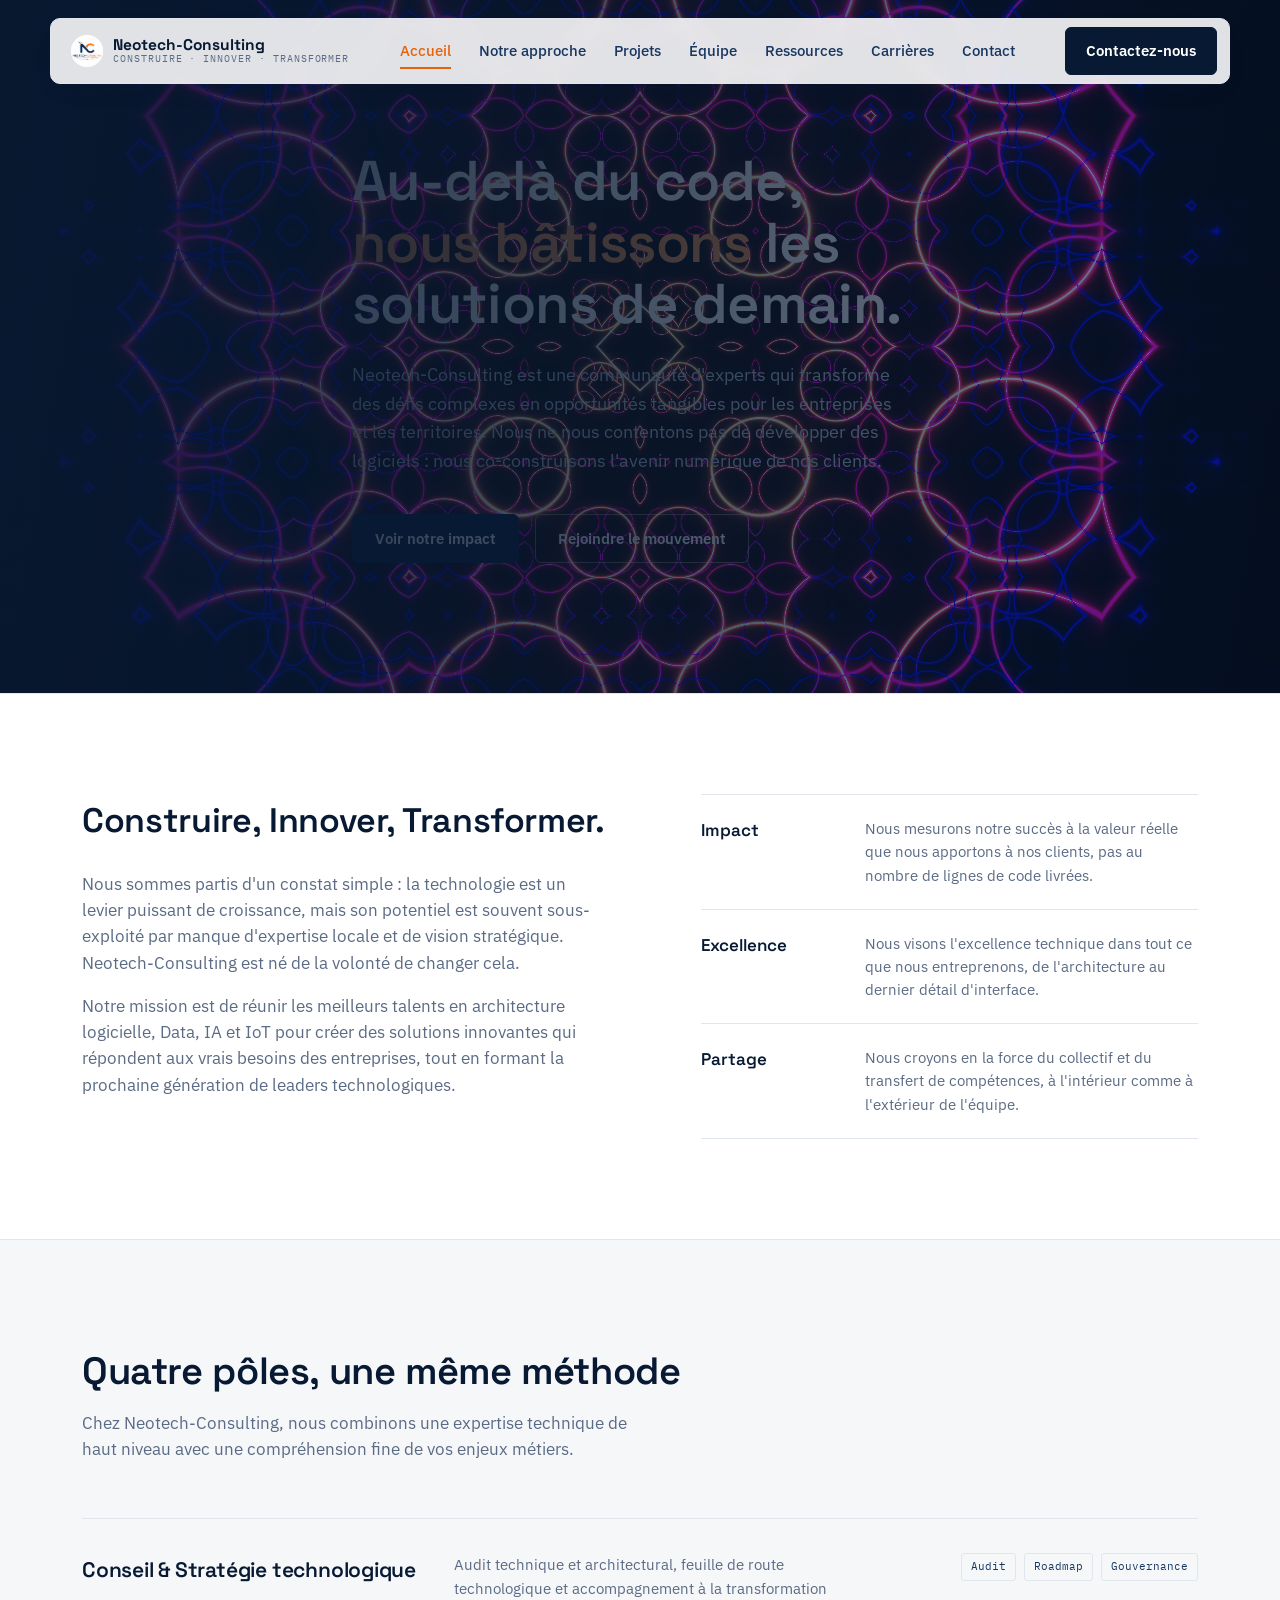
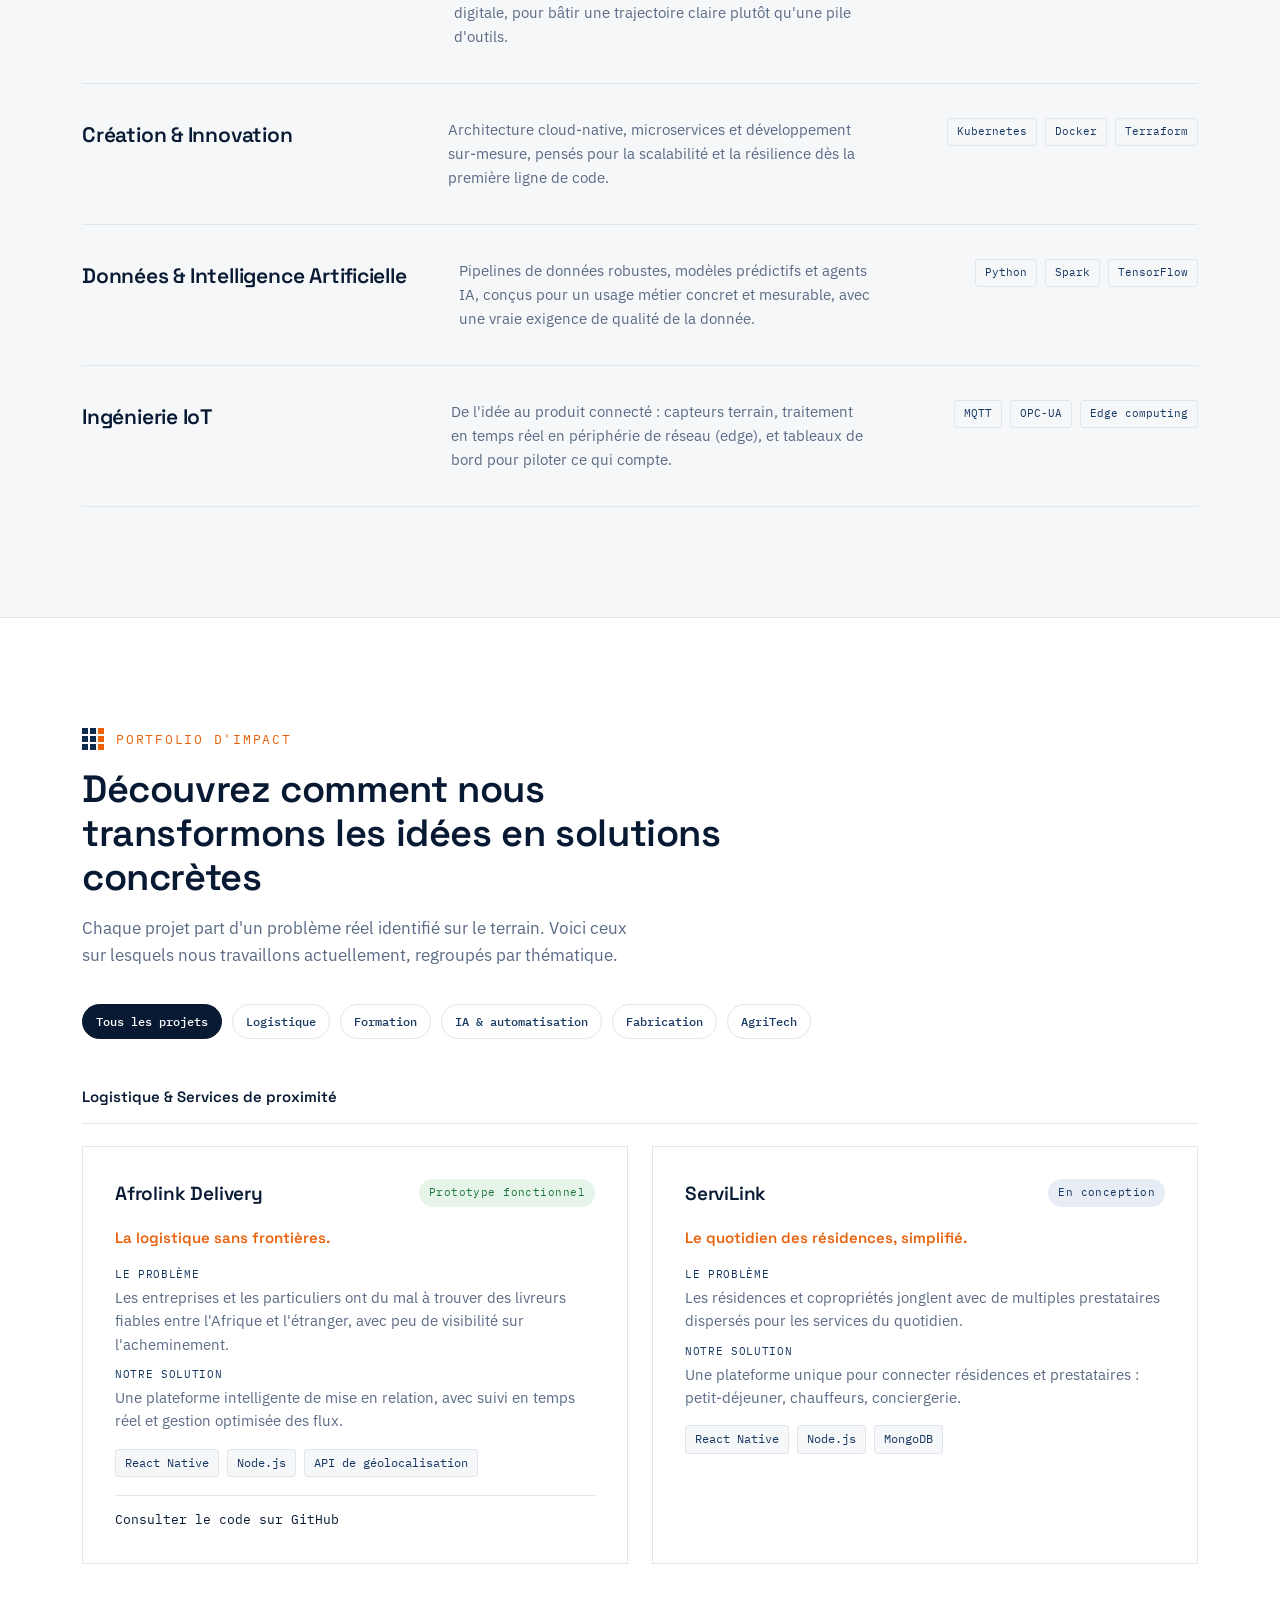
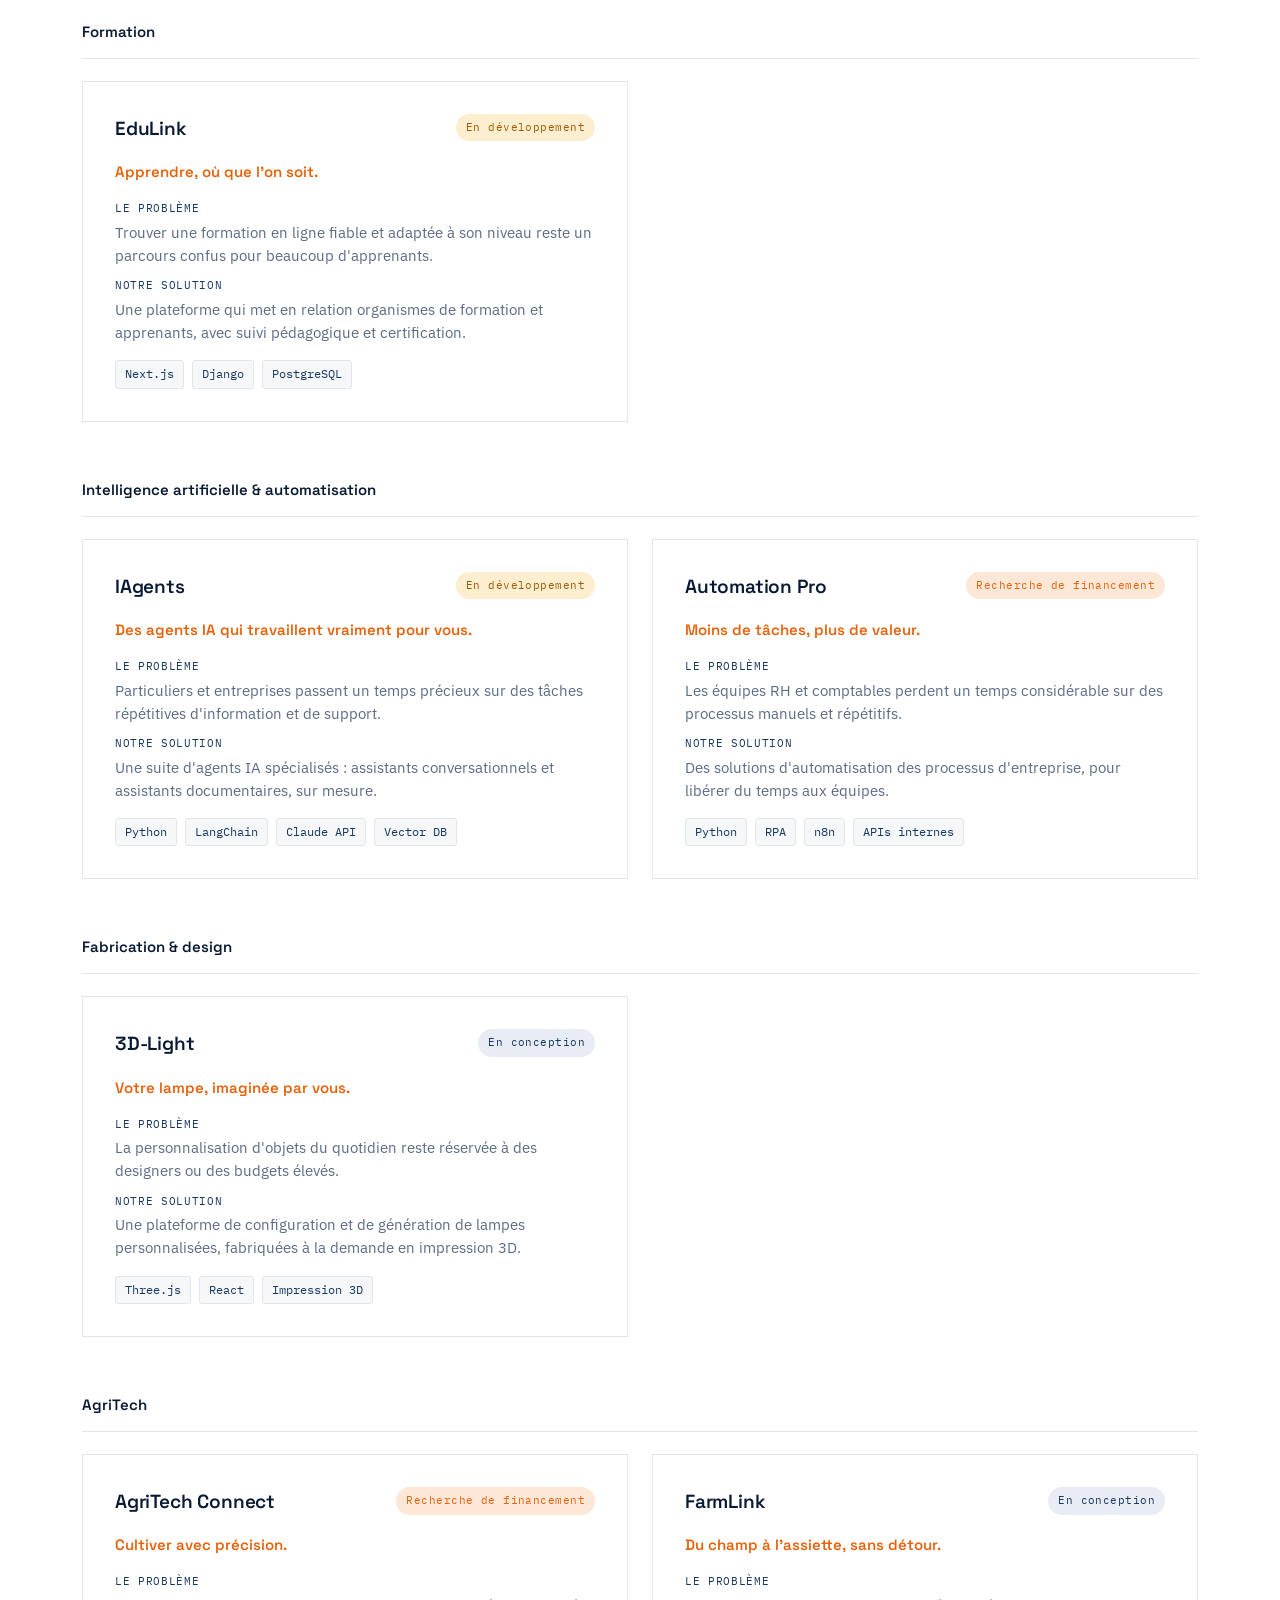
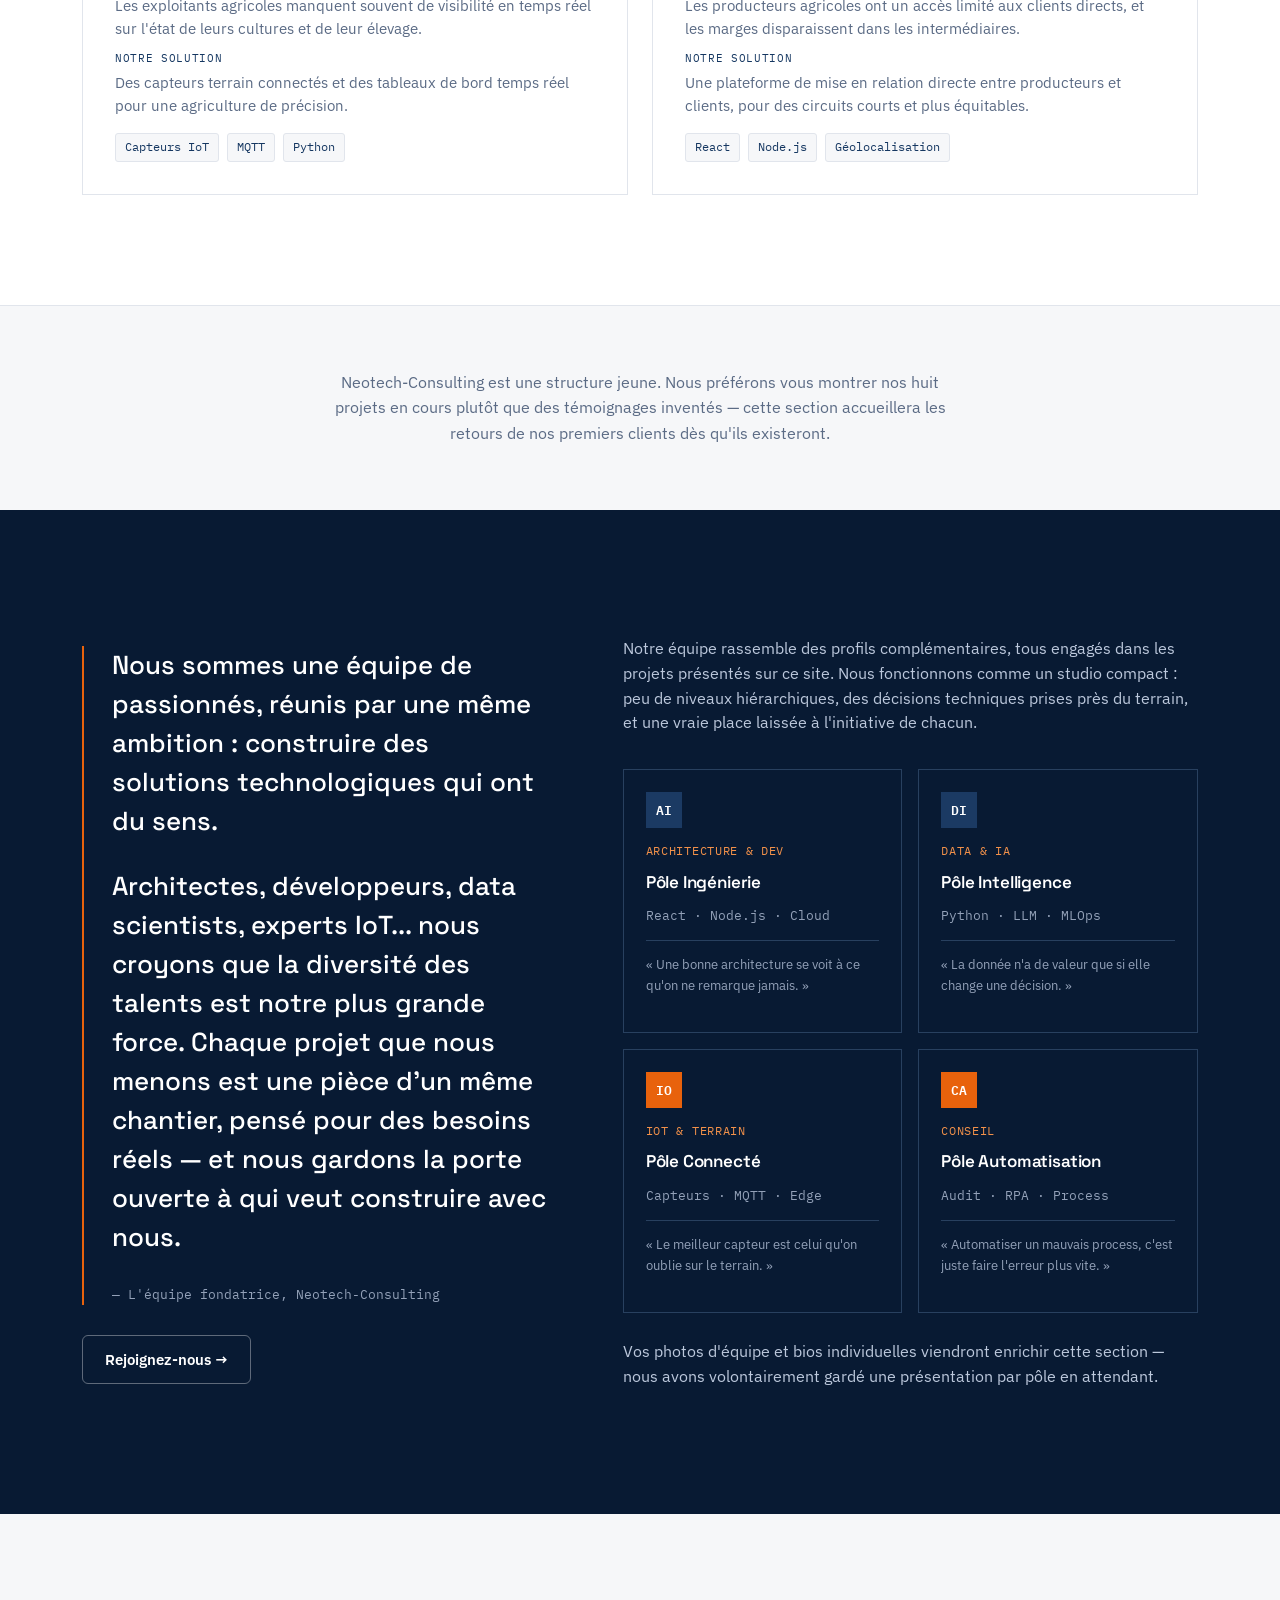
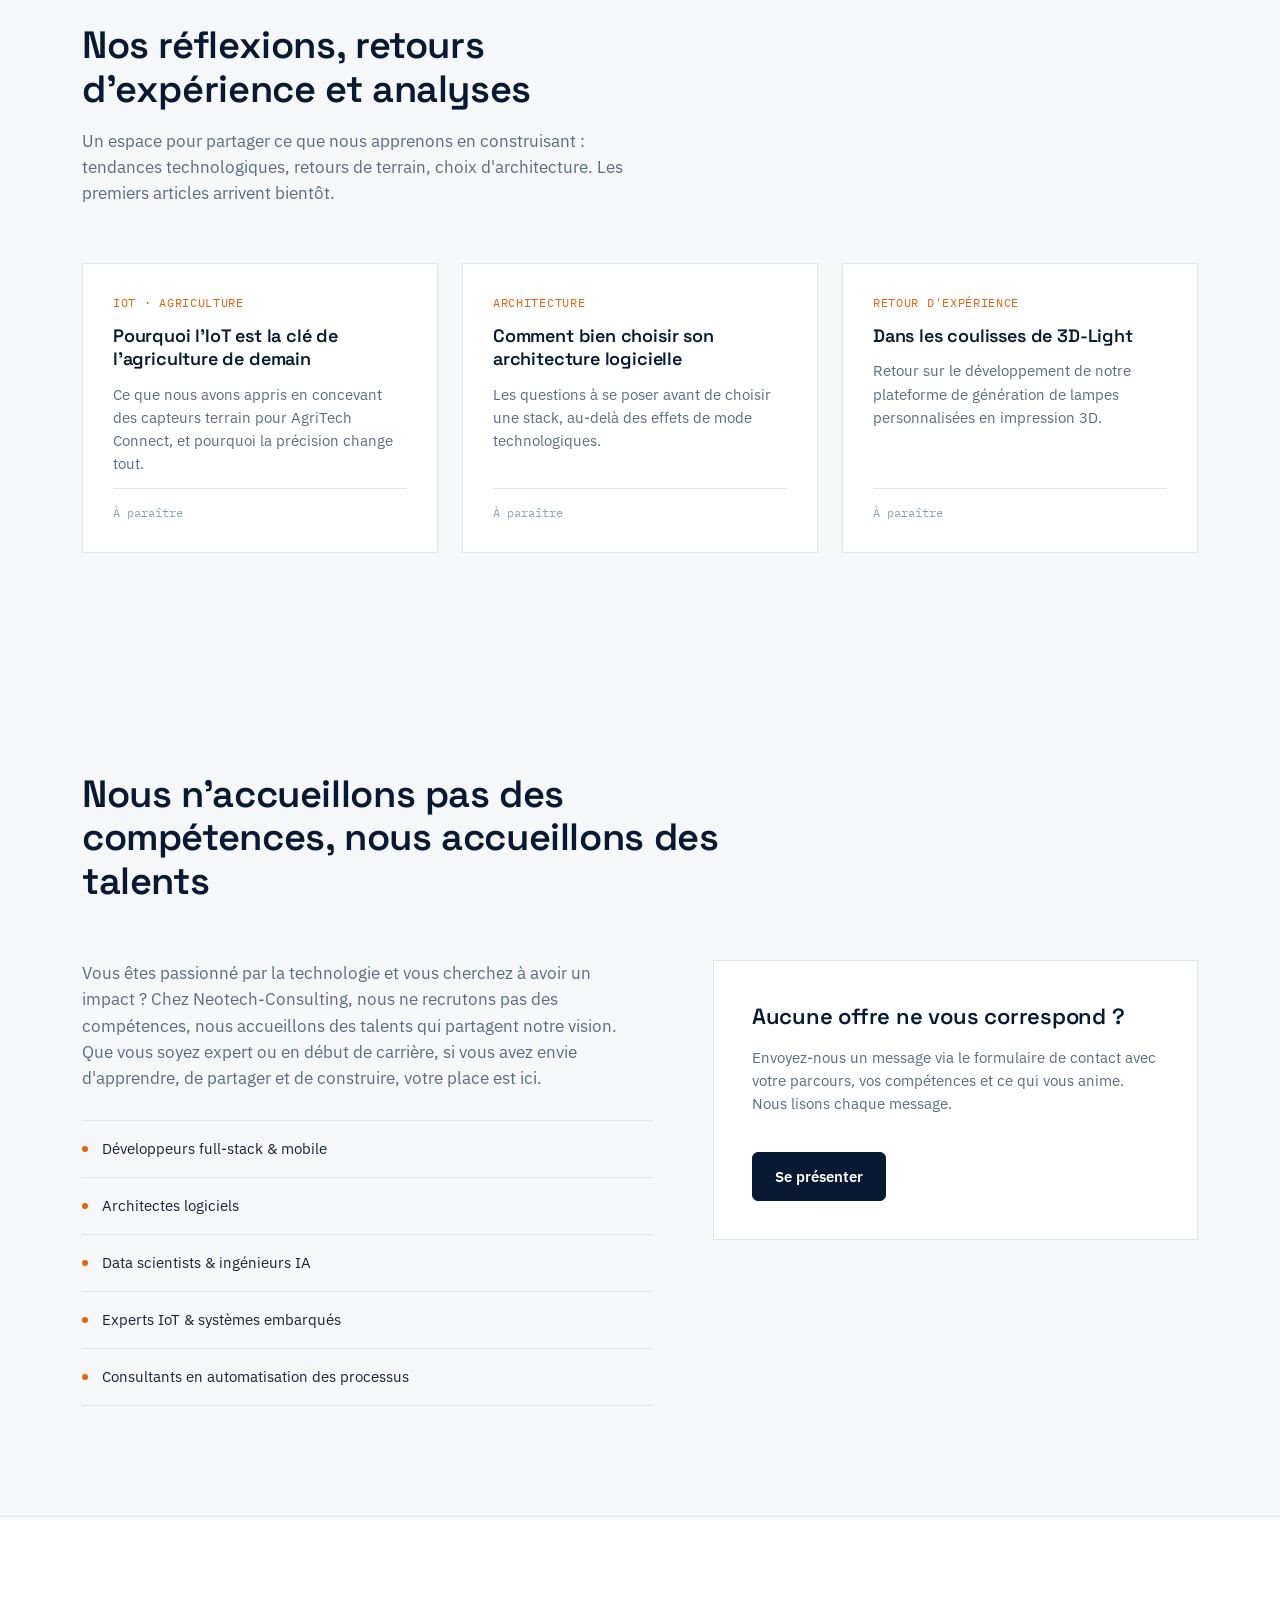
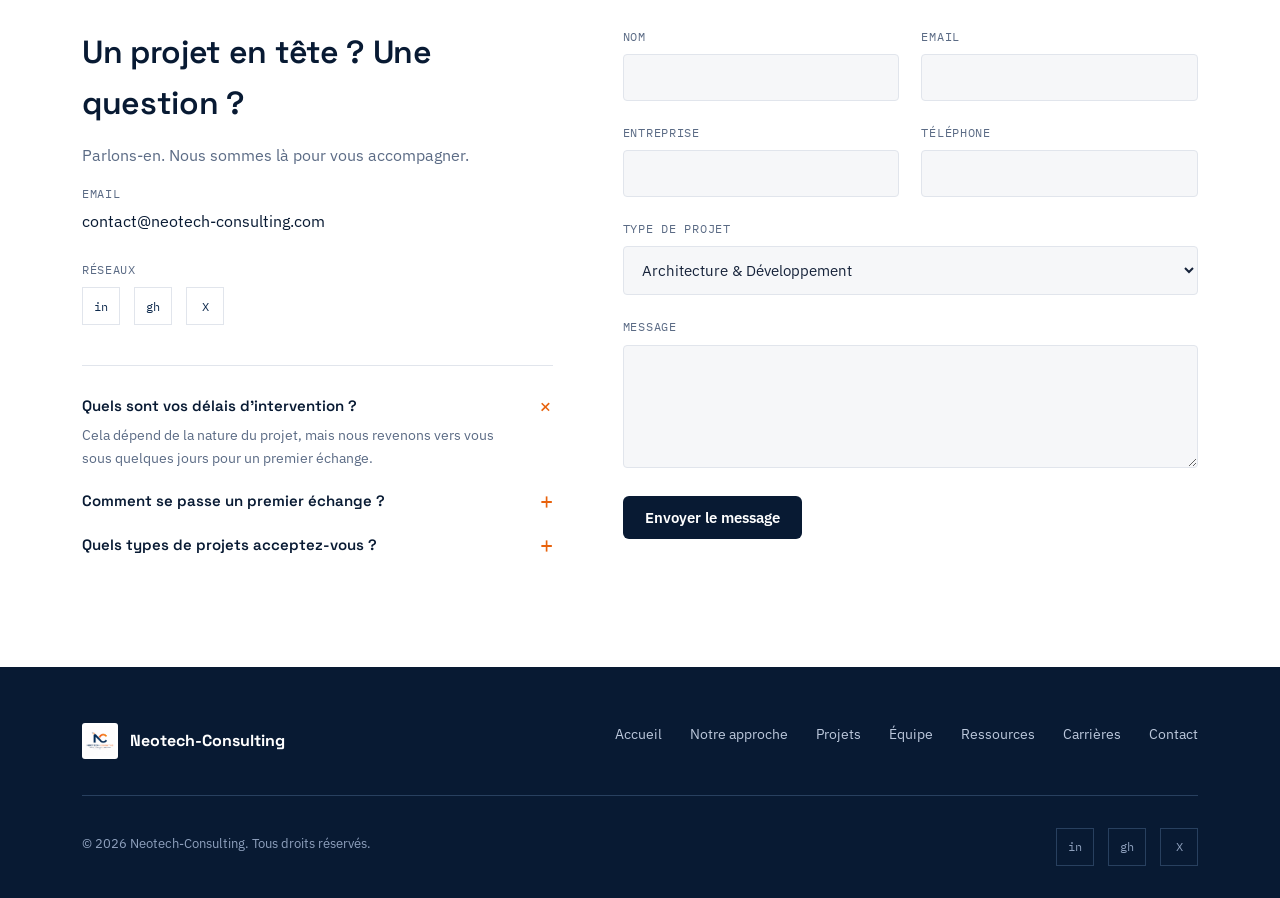
==== commit 58c0db7c: "First version with shader - webGL" ====
--- a/index.html
+++ b/index.html
@@ -36,19 +36,16 @@
 
   <!-- HERO -->
   <section class="hero" id="accueil" style="padding-top:150px;">
+    <canvas id="heroShader" class="hero-shader" aria-hidden="true"></canvas>
     <div class="wrap hero-inner">
       <div>
-        <div class="eyebrow on-dark"><span class="pixel-mark"><span></span><span></span><span></span><span></span><span></span><span></span><span></span><span></span><span></span></span>Un mouvement, pas qu'une ESN</div>
-        <h1>Au-delà du code, <em>nous bâtissons</em> les solutions de demain.</h1>
+        <h1>Au-delà du code, <span class="accent">nous bâtissons</span> les solutions de demain.</h1>
         <p class="lede">Neotech-Consulting est une communauté d'experts qui transforme des défis complexes en opportunités tangibles pour les entreprises et les territoires. Nous ne nous contentons pas de développer des logiciels : nous co-construisons l'avenir numérique de nos clients.</p>
         <div class="hero-cta">
           <a href="#projets" class="btn btn-primary">Voir notre impact</a>
           <a href="#carrieres" class="btn btn-ghost btn-on-dark">Rejoindre le mouvement</a>
         </div>
       </div>
-      <div class="hero-stack">
-        <div class="assemble-grid" id="assembleGrid"></div>
-      </div>
     </div>
   </section>
 
@@ -56,55 +53,24 @@
   <section class="mission">
     <div class="wrap mission-grid">
       <div data-reveal>
-        <div class="eyebrow"><span class="pixel-mark"><span></span><span></span><span></span><span></span><span></span><span></span><span></span><span></span><span></span></span>Notre mission</div>
         <h2>Construire, Innover, Transformer.</h2>
         <p class="mission-text">Nous sommes partis d'un constat simple : la technologie est un levier puissant de croissance, mais son potentiel est souvent sous-exploité par manque d'expertise locale et de vision stratégique. Neotech-Consulting est né de la volonté de changer cela.</p>
         <p class="mission-text">Notre mission est de réunir les meilleurs talents en architecture logicielle, Data, IA et IoT pour créer des solutions innovantes qui répondent aux vrais besoins des entreprises, tout en formant la prochaine génération de leaders technologiques.</p>
       </div>
-      <div class="values-cards" data-reveal>
-        <div class="value-card">
-          <span class="vc-mark"></span>
-          <h4>Impact</h4>
-          <p>Nous mesurons notre succès à la valeur réelle que nous apportons à nos clients, pas au nombre de lignes de code livrées.</p>
-        </div>
-        <div class="value-card">
-          <span class="vc-mark orange"></span>
-          <h4>Excellence</h4>
-          <p>Nous visons l'excellence technique dans tout ce que nous entreprenons, de l'architecture au dernier détail d'interface.</p>
-        </div>
-        <div class="value-card">
-          <span class="vc-mark"></span>
-          <h4>Partage</h4>
-          <p>Nous croyons en la force du collectif et du transfert de compétences, à l'intérieur comme à l'extérieur de l'équipe.</p>
-        </div>
-      </div>
-    </div>
-  </section>
-
-  <!-- DOMAINES TEASER -->
-  <section class="domains-teaser">
-    <div class="wrap">
-      <div class="section-head" data-reveal>
-        <div class="eyebrow"><span class="pixel-mark"><span></span><span></span><span></span><span></span><span></span><span></span><span></span><span></span><span></span></span>Nos domaines d'excellence</div>
-        <h2>Trois enjeux, une même exigence</h2>
-      </div>
-      <div class="domain-grid" data-reveal>
-        <a href="#approche" class="domain-item">
-          <span class="svc-tag">Intelligence Artificielle</span>
-          <p>De l'automatisation des processus à la création d'agents conversationnels, nous mettons l'IA au service de votre efficacité.</p>
-          <span class="arrow">→</span>
-        </a>
-        <a href="#approche" class="domain-item">
-          <span class="svc-tag">IoT &amp; Solutions connectées</span>
-          <p>Nous concevons des objets connectés pour une agriculture de précision, une gestion intelligente de l'énergie et une logistique optimisée.</p>
-          <span class="arrow">→</span>
-        </a>
-        <a href="#approche" class="domain-item">
-          <span class="svc-tag">Architecture &amp; Développement</span>
-          <p>Nous bâtissons des socles technologiques robustes et évolutifs, pensés pour grandir avec les entreprises de demain.</p>
-          <span class="arrow">→</span>
-        </a>
-      </div>
+      <dl class="values-list" data-reveal>
+        <div class="value-row">
+          <dt>Impact</dt>
+          <dd>Nous mesurons notre succès à la valeur réelle que nous apportons à nos clients, pas au nombre de lignes de code livrées.</dd>
+        </div>
+        <div class="value-row">
+          <dt>Excellence</dt>
+          <dd>Nous visons l'excellence technique dans tout ce que nous entreprenons, de l'architecture au dernier détail d'interface.</dd>
+        </div>
+        <div class="value-row">
+          <dt>Partage</dt>
+          <dd>Nous croyons en la force du collectif et du transfert de compétences, à l'intérieur comme à l'extérieur de l'équipe.</dd>
+        </div>
+      </dl>
     </div>
   </section>
 
@@ -112,31 +78,26 @@
   <section id="approche">
     <div class="wrap">
       <div class="section-head" data-reveal>
-        <div class="eyebrow"><span class="pixel-mark"><span></span><span></span><span></span><span></span><span></span><span></span><span></span><span></span><span></span></span>Notre approche</div>
         <h2>Quatre pôles, une même méthode</h2>
         <p>Chez Neotech-Consulting, nous combinons une expertise technique de haut niveau avec une compréhension fine de vos enjeux métiers.</p>
       </div>
-      <div class="services-grid" data-reveal>
-        <div class="service-card">
-          <span class="svc-tag">01 · Conseil &amp; Stratégie</span>
+      <div class="services-list" data-reveal>
+        <div class="service-row">
           <h3>Conseil &amp; Stratégie technologique</h3>
           <p>Audit technique et architectural, feuille de route technologique et accompagnement à la transformation digitale, pour bâtir une trajectoire claire plutôt qu'une pile d'outils.</p>
           <div class="svc-tech"><span>Audit</span><span>Roadmap</span><span>Gouvernance</span></div>
         </div>
-        <div class="service-card">
-          <span class="svc-tag">02 · Création &amp; Innovation</span>
+        <div class="service-row">
           <h3>Création &amp; Innovation</h3>
           <p>Architecture cloud-native, microservices et développement sur-mesure, pensés pour la scalabilité et la résilience dès la première ligne de code.</p>
           <div class="svc-tech"><span>Kubernetes</span><span>Docker</span><span>Terraform</span></div>
         </div>
-        <div class="service-card">
-          <span class="svc-tag">03 · Données &amp; IA</span>
+        <div class="service-row">
           <h3>Données &amp; Intelligence Artificielle</h3>
           <p>Pipelines de données robustes, modèles prédictifs et agents IA, conçus pour un usage métier concret et mesurable, avec une vraie exigence de qualité de la donnée.</p>
           <div class="svc-tech"><span>Python</span><span>Spark</span><span>TensorFlow</span></div>
         </div>
-        <div class="service-card">
-          <span class="svc-tag">04 · Ingénierie IoT</span>
+        <div class="service-row">
           <h3>Ingénierie IoT</h3>
           <p>De l'idée au produit connecté : capteurs terrain, traitement en temps réel en périphérie de réseau (edge), et tableaux de bord pour piloter ce qui compte.</p>
           <div class="svc-tech"><span>MQTT</span><span>OPC-UA</span><span>Edge computing</span></div>
@@ -165,7 +126,7 @@
 
       <!-- Logistique & Services -->
       <div class="theme-group" data-reveal data-project-theme="logistique">
-        <div class="theme-title"><span class="pixel-mark"><span></span><span></span><span></span><span></span><span></span><span></span><span></span><span></span><span></span></span>Logistique &amp; Services de proximité</div>
+        <div class="theme-title">Logistique &amp; Services de proximité</div>
         <div class="projects-grid">
           <div class="project-card">
             <div class="project-top">
@@ -178,7 +139,7 @@
               <p><span class="ps-label">Notre solution</span>Une plateforme intelligente de mise en relation, avec suivi en temps réel et gestion optimisée des flux.</p>
             </div>
             <div class="tech-tags"><span>React Native</span><span>Node.js</span><span>API de géolocalisation</span></div>
-            <a class="project-link" href="https://github.com/LeKani/Afrolink/tree/master" target="_blank" rel="noopener">Consulter le code sur GitHub ↗</a>
+            <a class="project-link" href="https://github.com/LeKani/Afrolink/tree/master" target="_blank" rel="noopener">Consulter le code sur GitHub</a>
           </div>
 
           <div class="project-card">
@@ -198,7 +159,7 @@
 
       <!-- Formation -->
       <div class="theme-group" data-reveal data-project-theme="formation">
-        <div class="theme-title"><span class="pixel-mark"><span></span><span></span><span></span><span></span><span></span><span></span><span></span><span></span><span></span></span>Formation</div>
+        <div class="theme-title">Formation</div>
         <div class="projects-grid">
           <div class="project-card">
             <div class="project-top">
@@ -217,7 +178,7 @@
 
       <!-- IA & Automatisation -->
       <div class="theme-group" data-reveal data-project-theme="ia">
-        <div class="theme-title"><span class="pixel-mark"><span></span><span></span><span></span><span></span><span></span><span></span><span></span><span></span><span></span></span>Intelligence artificielle &amp; automatisation</div>
+        <div class="theme-title">Intelligence artificielle &amp; automatisation</div>
         <div class="projects-grid">
           <div class="project-card">
             <div class="project-top">
@@ -249,7 +210,7 @@
 
       <!-- Fabrication -->
       <div class="theme-group" data-reveal data-project-theme="fabrication">
-        <div class="theme-title"><span class="pixel-mark"><span></span><span></span><span></span><span></span><span></span><span></span><span></span><span></span><span></span></span>Fabrication &amp; design</div>
+        <div class="theme-title">Fabrication &amp; design</div>
         <div class="projects-grid">
           <div class="project-card">
             <div class="project-top">
@@ -268,7 +229,7 @@
 
       <!-- AgriTech -->
       <div class="theme-group" data-reveal data-project-theme="agritech">
-        <div class="theme-title"><span class="pixel-mark"><span></span><span></span><span></span><span></span><span></span><span></span><span></span><span></span><span></span></span>AgriTech</div>
+        <div class="theme-title">AgriTech</div>
         <div class="projects-grid">
           <div class="project-card">
             <div class="project-top">
@@ -304,15 +265,7 @@
   <!-- CONFIANCE / PREUVE SOCIALE -->
   <section class="trust">
     <div class="wrap">
-      <div class="section-head" data-reveal style="margin-bottom:40px;">
-        <div class="eyebrow"><span class="pixel-mark"><span></span><span></span><span></span><span></span><span></span><span></span><span></span><span></span><span></span></span>Ils nous accompagnent</div>
-        <h2>Des débuts modestes, une ambition claire</h2>
-      </div>
-      <div class="trust-quote" data-reveal>
-        <p>« Emplacement réservé pour un premier témoignage client ou bêta-testeur — à remplacer dès que vous aurez recueilli un retour. »</p>
-        <span class="sig mono">— Nom, rôle, structure</span>
-      </div>
-      <p class="trust-note" data-reveal>Cette section est prévue pour accueillir vos premiers témoignages et logos de clients ou bêta-testeurs, à mesure que votre portfolio d'impact grandit.</p>
+      <p class="trust-statement" data-reveal>Neotech-Consulting est une structure jeune. Nous préférons vous montrer nos huit projets en cours plutôt que des témoignages inventés — cette section accueillera les retours de nos premiers clients dès qu'ils existeront.</p>
     </div>
   </section>
 
@@ -320,7 +273,6 @@
   <section class="team" id="equipe">
     <div class="wrap team-grid">
       <div data-reveal>
-        <div class="eyebrow on-dark"><span class="pixel-mark"><span></span><span></span><span></span><span></span><span></span><span></span><span></span><span></span><span></span></span>Notre équipe</div>
         <div class="welcome-quote">
           <p>Nous sommes une équipe de passionnés, réunis par une même ambition : construire des solutions technologiques qui ont du sens.</p>
           <p>Architectes, développeurs, data scientists, experts IoT... nous croyons que la diversité des talents est notre plus grande force. Chaque projet que nous menons est une pièce d'un même chantier, pensé pour des besoins réels — et nous gardons la porte ouverte à qui veut construire avec nous.</p>
@@ -369,31 +321,29 @@
   <section id="ressources">
     <div class="wrap">
       <div class="section-head" data-reveal>
-        <div class="eyebrow"><span class="pixel-mark"><span></span><span></span><span></span><span></span><span></span><span></span><span></span><span></span><span></span></span>Espace savoir</div>
         <h2>Nos réflexions, retours d'expérience et analyses</h2>
-        <p>Un espace pour partager ce que nous apprenons en construisant : tendances technologiques, retours de terrain, choix d'architecture.</p>
+        <p>Un espace pour partager ce que nous apprenons en construisant : tendances technologiques, retours de terrain, choix d'architecture. Les premiers articles arrivent bientôt.</p>
       </div>
       <div class="resource-grid" data-reveal>
-        <a href="#" class="resource-card">
-          <span class="res-tag mono">IoT · Agriculture</span>
+        <div class="resource-card">
+          <span class="res-tag">IoT · Agriculture</span>
           <h3>Pourquoi l'IoT est la clé de l'agriculture de demain</h3>
           <p>Ce que nous avons appris en concevant des capteurs terrain pour AgriTech Connect, et pourquoi la précision change tout.</p>
-          <span class="res-read mono">Lire l'article →</span>
-        </a>
-        <a href="#" class="resource-card">
-          <span class="res-tag mono">Architecture</span>
+          <span class="res-status">À paraître</span>
+        </div>
+        <div class="resource-card">
+          <span class="res-tag">Architecture</span>
           <h3>Comment bien choisir son architecture logicielle</h3>
           <p>Les questions à se poser avant de choisir une stack, au-delà des effets de mode technologiques.</p>
-          <span class="res-read mono">Lire l'article →</span>
-        </a>
-        <a href="#" class="resource-card">
-          <span class="res-tag mono">Retour d'expérience</span>
+          <span class="res-status">À paraître</span>
+        </div>
+        <div class="resource-card">
+          <span class="res-tag">Retour d'expérience</span>
           <h3>Dans les coulisses de 3D-Light</h3>
           <p>Retour sur le développement de notre plateforme de génération de lampes personnalisées en impression 3D.</p>
-          <span class="res-read mono">Lire l'article →</span>
-        </a>
-      </div>
-      <p class="resource-note" data-reveal>Ces articles sont des exemples de sujets à développer — cette section est prête à accueillir vos premiers contenus.</p>
+          <span class="res-status">À paraître</span>
+        </div>
+      </div>
     </div>
   </section>
 
@@ -401,12 +351,11 @@
   <section id="carrieres">
     <div class="wrap">
       <div class="section-head" data-reveal>
-        <div class="eyebrow"><span class="pixel-mark"><span></span><span></span><span></span><span></span><span></span><span></span><span></span><span></span><span></span></span>Nous rejoindre</div>
         <h2>Nous n'accueillons pas des compétences, nous accueillons des talents</h2>
       </div>
-      <div style="display:grid; grid-template-columns:1fr 0.85fr; gap:60px; align-items:start;" data-reveal>
+      <div class="careers-grid" data-reveal>
         <div>
-          <p style="color:var(--slate); font-size:16.5px; max-width:56ch;">Vous êtes passionné par la technologie et vous cherchez à avoir un impact ? Chez Neotech-Consulting, nous ne recrutons pas des compétences, nous accueillons des talents qui partagent notre vision. Que vous soyez expert ou en début de carrière, si vous avez envie d'apprendre, de partager et de construire, votre place est ici.</p>
+          <p class="careers-intro">Vous êtes passionné par la technologie et vous cherchez à avoir un impact ? Chez Neotech-Consulting, nous ne recrutons pas des compétences, nous accueillons des talents qui partagent notre vision. Que vous soyez expert ou en début de carrière, si vous avez envie d'apprendre, de partager et de construire, votre place est ici.</p>
           <ul class="career-list">
             <li><span class="dot"></span>Développeurs full-stack &amp; mobile</li>
             <li><span class="dot"></span>Architectes logiciels</li>
@@ -416,7 +365,6 @@
           </ul>
         </div>
         <div class="careers-panel">
-          <div class="eyebrow" style="margin-bottom:10px;">Le processus</div>
           <h3>Aucune offre ne vous correspond ?</h3>
           <p>Envoyez-nous un message via le formulaire de contact avec votre parcours, vos compétences et ce qui vous anime. Nous lisons chaque message.</p>
           <a href="#contact" class="btn btn-primary">Se présenter</a>
@@ -429,7 +377,6 @@
   <section class="contact" id="contact">
     <div class="wrap contact-grid">
       <div class="contact-info" data-reveal>
-        <div class="eyebrow"><span class="pixel-mark"><span></span><span></span><span></span><span></span><span></span><span></span><span></span><span></span><span></span></span>Contact</div>
         <h2 style="font-size:32px; font-weight:600;">Un projet en tête ? Une question ?</h2>
         <p class="contact-lede">Parlons-en. Nous sommes là pour vous accompagner.</p>
         <dl>
@@ -459,7 +406,8 @@
           </div>
         </div>
       </div>
-      <form class="contact-form" data-reveal id="contactForm">
+      <form class="contact-form" data-reveal id="contactForm" name="contact" method="POST" data-netlify="true">
+        <input type="hidden" name="form-name" value="contact">
         <div class="form-row">
           <div class="field">
             <label for="nom">Nom</label>
@@ -495,7 +443,7 @@
           <textarea id="message" name="message" rows="5" required></textarea>
         </div>
         <button type="submit" class="btn btn-primary">Envoyer le message</button>
-        <span class="form-status mono" id="formStatus">Message envoyé — nous revenons vers vous rapidement.</span>
+        <span class="form-status" id="formStatus">Message envoyé — nous revenons vers vous rapidement.</span>
       </form>
     </div>
   </section>
--- a/styles.css
+++ b/styles.css
@@ -40,6 +40,8 @@
   a{color:inherit;}
   .wrap{max-width:var(--maxw); margin:0 auto; padding:0 32px;}
   .mono{font-family:'IBM Plex Mono', monospace;}
+
+  /* ---------- eyebrow (reserved for the Portfolio section only — see design notes) ---------- */
   .eyebrow{
     font-family:'IBM Plex Mono', monospace;
     font-size:12.5px;
@@ -51,9 +53,6 @@
     gap:12px;
     margin-bottom:18px;
   }
-  .eyebrow.on-dark{color:var(--orange-400);}
-
-  /* ---------- pixel signature mark ---------- */
   .pixel-mark{
     display:inline-grid;
     grid-template-columns:repeat(3, 6px);
@@ -69,8 +68,6 @@
     transition:opacity .45s ease, transform .45s ease;
   }
   .pixel-mark span:nth-child(3n){background:var(--orange-500);}
-  .eyebrow.on-dark .pixel-mark span{background:var(--navy-300,#5b7aa8);}
-  .eyebrow.on-dark .pixel-mark span:nth-child(3n){background:var(--orange-400);}
   .pixel-mark.is-visible span{opacity:1; transform:scale(1);}
   .pixel-mark span:nth-child(1){transition-delay:0ms;}
   .pixel-mark span:nth-child(2){transition-delay:40ms;}
@@ -87,12 +84,12 @@
     position:fixed; top:18px; left:50%; transform:translateX(-50%);
     z-index:100;
     width:min(94%, 1180px);
-    background:rgba(255,255,255,0.72);
-    backdrop-filter:blur(18px);
-    -webkit-backdrop-filter:blur(18px);
-    border:1px solid rgba(14,42,77,0.10);
-    border-radius:999px;
-    box-shadow:0 10px 40px -10px rgba(8,26,51,0.12);
+    background:rgba(255,255,255,0.88);
+    backdrop-filter:blur(10px);
+    -webkit-backdrop-filter:blur(10px);
+    border:1px solid var(--line);
+    border-radius:10px;
+    box-shadow:0 10px 30px -14px rgba(8,26,51,0.16);
   }
   header .wrap{padding:0 12px 0 20px;}
   .nav{
@@ -104,7 +101,7 @@
   .brand-text{font-family:'Space Grotesk', sans-serif; font-weight:700; font-size:15.5px; color:var(--navy-950); line-height:1.15;}
   .brand-text small{display:block; font-family:'IBM Plex Mono', monospace; font-weight:400; font-size:9.5px; letter-spacing:.1em; color:var(--slate); text-transform:uppercase;}
   nav.links{display:flex; gap:28px; align-items:center;}
-  header .btn-primary{border-radius:999px; padding:11px 20px;}
+  header .btn-primary{border-radius:6px; padding:11px 20px;}
   nav.links a{
     text-decoration:none; color:var(--navy-700); font-size:14.5px; font-weight:500;
     position:relative; padding:6px 0;
@@ -117,11 +114,11 @@
   nav.links a.is-active{color:var(--orange-500);}
   nav.links a.is-active::after{width:100%;}
   .btn{
-    font-family:'IBM Plex Mono', monospace;
-    font-size:13px; letter-spacing:.02em;
+    font-family:'IBM Plex Sans', sans-serif;
+    font-size:14.5px; font-weight:600;
     text-decoration:none;
     padding:12px 22px;
-    border-radius:var(--radius);
+    border-radius:6px;
     display:inline-flex; align-items:center; gap:8px;
     transition:transform .2s ease, background .2s ease, border-color .2s ease;
     white-space:nowrap;
@@ -136,65 +133,47 @@
   .menu-toggle span{display:block; width:22px; height:2px; background:var(--navy-950); margin:5px 0;}
 
   /* ---------- hero ---------- */
+  /* A single ambient WebGL backdrop is the hero's one bold gesture — everything else
+     in the page is deliberately quieter so this stays the memorable moment. */
   .hero{
     position:relative;
     background:var(--navy-950);
     color:var(--white);
     overflow:hidden;
-    padding:110px 0 100px;
-  }
-  .hero::before{
+    padding:150px 0 130px;
+    min-height:560px;
+    display:flex;
+    align-items:center;
+  }
+  .hero-shader{
+    position:absolute; inset:0;
+    width:100%; height:100%;
+    display:block;
+  }
+  .hero::after{
     content:'';
     position:absolute; inset:0;
-    background-image:
-      linear-gradient(rgba(255,255,255,0.045) 1px, transparent 1px),
-      linear-gradient(90deg, rgba(255,255,255,0.045) 1px, transparent 1px);
-    background-size:42px 42px;
-    mask-image:radial-gradient(ellipse 70% 60% at 70% 30%, black 10%, transparent 75%);
-  }
-  .hero-inner{position:relative; display:grid; grid-template-columns:1.1fr 0.9fr; gap:60px; align-items:center;}
+    background:linear-gradient(100deg, rgba(8,26,51,0.92) 0%, rgba(8,26,51,0.78) 42%, rgba(8,26,51,0.55) 100%);
+    pointer-events:none;
+  }
+  .hero-inner{position:relative;}
   .hero h1{
-    font-size:clamp(38px, 4.6vw, 60px);
-    line-height:1.06;
-    font-weight:700;
+    font-size:clamp(36px, 4.4vw, 56px);
+    line-height:1.1;
+    font-weight:600;
     color:var(--white);
-    max-width:15ch;
-  }
-  .hero h1 em{
-    font-style:normal;
+    max-width:16ch;
+  }
+  .hero h1 .accent{
     color:var(--orange-400);
   }
   .hero p.lede{
     margin-top:26px;
     font-size:18px;
     color:#bcc8dc;
-    max-width:46ch;
+    max-width:50ch;
   }
   .hero-cta{margin-top:38px; display:flex; gap:16px; flex-wrap:wrap;}
-  .hero-stack{position:relative; height:420px;}
-  .assemble-grid{
-    display:grid;
-    grid-template-columns:repeat(8, 1fr);
-    grid-template-rows:repeat(8, 1fr);
-    gap:6px;
-    width:100%; height:100%;
-  }
-  .assemble-grid .cell{
-    background:rgba(255,255,255,0.05);
-    border-radius:1px;
-    opacity:0;
-    transform:scale(.4);
-    animation:assemble .7s cubic-bezier(.2,.8,.2,1) forwards;
-  }
-  .assemble-grid .cell.navy{background:var(--navy-600);}
-  .assemble-grid .cell.orange{background:var(--orange-500);}
-  .assemble-grid .cell.light{background:rgba(255,255,255,0.16);}
-  @keyframes assemble{
-    to{opacity:1; transform:scale(1);}
-  }
-  @media (prefers-reduced-motion: reduce){
-    .assemble-grid .cell{opacity:1; transform:scale(1); animation:none;}
-  }
 
   section{padding:110px 0;}
   .section-head{max-width:640px; margin-bottom:56px;}
@@ -207,54 +186,30 @@
   .mission h2{font-size:clamp(26px, 2.8vw, 34px); font-weight:600; margin-bottom:22px;}
   .mission-text{color:var(--slate); font-size:16.5px; max-width:52ch;}
   .mission-text + .mission-text{margin-top:14px;}
-  .values-cards{display:flex; flex-direction:column; gap:1px; background:var(--line); border:1px solid var(--line);}
-  .value-card{background:var(--paper); padding:26px 28px;}
-  .vc-mark{display:block; width:22px; height:3px; background:var(--navy-800); margin-bottom:14px;}
-  .vc-mark.orange{background:var(--orange-500);}
-  .value-card h4{font-size:17px; font-weight:600; margin-bottom:8px;}
-  .value-card p{color:var(--slate); font-size:14.5px; margin:0;}
-
-  /* ---------- domains teaser ---------- */
-  .domains-teaser{padding-bottom:0;}
-  .domain-grid{display:grid; grid-template-columns:repeat(3, 1fr); gap:24px;}
-  .domain-item{
-    display:block; text-decoration:none; color:inherit;
-    background:var(--white); border:1px solid var(--line); padding:30px;
-    position:relative; transition:border-color .2s ease, transform .2s ease;
-  }
-  .domain-item:hover{border-color:var(--orange-500); transform:translateY(-3px);}
-  .domain-item p{margin-top:12px; color:var(--slate); font-size:14.5px;}
-  .domain-item .arrow{position:absolute; top:30px; right:30px; color:var(--slate-light); font-family:'IBM Plex Mono', monospace; transition:transform .2s ease, color .2s ease;}
-  .domain-item:hover .arrow{transform:translate(3px,-3px); color:var(--orange-500);}
-
-  /* ---------- services ---------- */
-  .services-grid{display:grid; grid-template-columns:1fr 1fr; gap:1px; background:var(--line); border:1px solid var(--line);}
-  .service-card{
-    background:var(--white);
-    padding:44px;
-    text-decoration:none;
-    color:inherit;
-    position:relative;
-    transition:background .25s ease;
-  }
-  .service-card:hover{background:var(--navy-950);}
-  .service-card:hover .svc-tag, .service-card:hover h3, .service-card:hover p{color:var(--white);}
-  .service-card:hover .svc-tag{color:var(--orange-400);}
-  .svc-tag{font-family:'IBM Plex Mono', monospace; font-size:12.5px; color:var(--slate); letter-spacing:.06em; text-transform:uppercase; transition:color .25s ease;}
-  .service-card h3{margin-top:14px; font-size:22px; font-weight:600; transition:color .25s ease;}
-  .service-card p{margin-top:12px; color:var(--slate); font-size:15px; max-width:42ch; transition:color .25s ease;}
-  .svc-tech{display:flex; flex-wrap:wrap; gap:8px; margin-top:18px;}
+  .values-list{margin:0; display:flex; flex-direction:column;}
+  .value-row{padding:22px 0; border-top:1px solid var(--line); display:grid; grid-template-columns:140px 1fr; gap:24px;}
+  .value-row:last-child{border-bottom:1px solid var(--line);}
+  .value-row dt{font-family:'Space Grotesk', sans-serif; font-weight:600; font-size:17px; color:var(--navy-950);}
+  .value-row dd{margin:0; color:var(--slate); font-size:14.5px;}
+
+  /* ---------- services (Notre approche) ---------- */
+  .services-list{display:flex; flex-direction:column;}
+  .service-row{
+    padding:34px 0;
+    border-top:1px solid var(--line);
+    display:grid;
+    grid-template-columns:1fr 1.4fr auto;
+    gap:32px;
+    align-items:start;
+  }
+  .services-list .service-row:last-child{border-bottom:1px solid var(--line);}
+  .service-row h3{font-size:21px; font-weight:600;}
+  .service-row p{margin:0; color:var(--slate); font-size:15px; max-width:46ch;}
+  .svc-tech{display:flex; flex-wrap:wrap; gap:8px; align-content:flex-start; justify-self:end;}
   .svc-tech span{
     font-family:'IBM Plex Mono', monospace; font-size:11px; color:var(--navy-700);
-    border:1px solid var(--line); padding:4px 9px; border-radius:3px; transition:border-color .25s ease, color .25s ease;
-  }
-  .service-card:hover .svc-tech span{border-color:rgba(255,255,255,0.25); color:#bcc8dc;}
-  .service-card .arrow{
-    position:absolute; top:44px; right:44px;
-    font-family:'IBM Plex Mono', monospace; font-size:18px; color:var(--slate-light);
-    transition:transform .25s ease, color .25s ease;
-  }
-  .service-card:hover .arrow{transform:translate(4px,-4px); color:var(--orange-400);}
+    border:1px solid var(--line); padding:4px 9px; border-radius:3px; white-space:nowrap;
+  }
 
   /* ---------- projects ---------- */
   .projects-grid{display:grid; grid-template-columns:repeat(2, 1fr); gap:24px;}
@@ -276,7 +231,6 @@
   .status-dev{background:#fdeecf; color:#a05a06;}
   .status-conception{background:#e8edf5; color:var(--navy-700);}
   .status-recherche{background:var(--orange-100); color:var(--orange-500);}
-  .project-card p.desc{color:var(--slate); font-size:14.5px; flex-grow:1;}
   .tech-tags{display:flex; flex-wrap:wrap; gap:8px;}
   .tech-tags span{
     font-family:'IBM Plex Mono', monospace; font-size:11.5px; color:var(--navy-700);
@@ -289,7 +243,6 @@
   }
   .project-link:hover{color:var(--orange-500);}
 
-  /* ---------- team ---------- */
   /* ---------- theme groups & problem/solution ---------- */
   .theme-group + .theme-group{margin-top:56px;}
   .project-filters{display:flex; flex-wrap:wrap; gap:10px; margin:-20px 0 46px;}
@@ -302,9 +255,8 @@
   .project-filters button.is-active{background:var(--navy-950); border-color:var(--navy-950); color:var(--white);}
   .theme-group.is-hidden{display:none;}
   .theme-title{
-    display:flex; align-items:center; gap:12px;
-    font-family:'IBM Plex Mono', monospace; font-size:13px; letter-spacing:.08em; text-transform:uppercase;
-    color:var(--navy-700); margin-bottom:22px; padding-bottom:14px; border-bottom:1px solid var(--line);
+    font-family:'Space Grotesk', sans-serif; font-size:15px; font-weight:600;
+    color:var(--navy-950); margin-bottom:22px; padding-bottom:14px; border-bottom:1px solid var(--line);
   }
   .project-card .tagline{font-family:'Space Grotesk', sans-serif; font-size:15px; font-weight:600; color:var(--orange-500); margin:0;}
   .problem-solution{display:flex; flex-direction:column; gap:10px;}
@@ -312,13 +264,10 @@
   .ps-label{display:block; font-family:'IBM Plex Mono', monospace; font-size:11px; text-transform:uppercase; letter-spacing:.06em; color:var(--navy-700); margin-bottom:3px;}
 
   /* ---------- trust / social proof ---------- */
-  .trust{background:var(--paper);}
-  .trust-quote{
-    max-width:760px; border-left:2px solid var(--orange-500); padding-left:28px;
-  }
-  .trust-quote p{font-family:'Space Grotesk', sans-serif; font-size:clamp(19px,2.2vw,24px); font-weight:500; color:var(--navy-950); line-height:1.5; margin:0;}
-  .trust-quote .sig{display:block; margin-top:16px; color:var(--slate);}
-  .trust-note{margin-top:26px; color:var(--slate-light); font-size:13.5px; max-width:60ch;}
+  .trust{background:var(--paper); padding:64px 0;}
+  .trust-statement{
+    max-width:640px; color:var(--slate); font-size:15.5px; line-height:1.65; margin:0 auto; text-align:center;
+  }
 
   .team{background:var(--navy-950); color:var(--white);}
   .team-grid{display:grid; grid-template-columns:0.9fr 1.1fr; gap:70px; align-items:start;}
@@ -350,39 +299,34 @@
   .team-photo-note{margin-top:26px; font-size:13px; color:var(--slate-light); max-width:60ch;}
 
   /* ---------- careers ---------- */
-  .careers .wrap{display:grid; grid-template-columns:1fr 0.85fr; gap:60px; align-items:center;}
+  .careers-grid{display:grid; grid-template-columns:1fr 0.85fr; gap:60px; align-items:start;}
+  .careers-intro{color:var(--slate); font-size:16.5px; max-width:56ch; margin:0;}
   .career-list{list-style:none; margin:28px 0 0; padding:0; display:flex; flex-direction:column; gap:0;}
   .career-list li{
     padding:16px 0; border-bottom:1px solid var(--line);
     display:flex; align-items:center; gap:14px; color:var(--ink); font-size:15px;
   }
   .career-list li:first-child{border-top:1px solid var(--line);}
-  .career-list li .dot{width:6px; height:6px; background:var(--orange-500); flex-shrink:0;}
+  .career-list li .dot{width:6px; height:6px; background:var(--orange-500); flex-shrink:0; border-radius:50%;}
   .careers-panel{
     background:var(--white); border:1px solid var(--line); padding:38px;
   }
-  .careers-panel .eyebrow{margin-bottom:14px;}
   .careers-panel h3{font-size:22px; font-weight:600;}
   .careers-panel p{margin-top:12px; color:var(--slate); font-size:14.5px;}
   .careers-panel .btn{margin-top:22px;}
 
-  /* ---------- contact ---------- */
   /* ---------- resources / espace savoir ---------- */
   .resource-grid{display:grid; grid-template-columns:repeat(3, 1fr); gap:24px;}
   .resource-card{
     display:flex; flex-direction:column; gap:12px;
     background:var(--white); border:1px solid var(--line); padding:30px;
-    text-decoration:none; color:inherit;
-    transition:border-color .2s ease, transform .2s ease;
-  }
-  .resource-card:hover{border-color:var(--navy-800); transform:translateY(-3px);}
-  .res-tag{font-size:11.5px; letter-spacing:.06em; text-transform:uppercase; color:var(--orange-500);}
+  }
+  .res-tag{font-family:'IBM Plex Mono', monospace; font-size:11.5px; letter-spacing:.06em; text-transform:uppercase; color:var(--orange-500);}
   .resource-card h3{font-size:18px; font-weight:600; line-height:1.3;}
   .resource-card p{color:var(--slate); font-size:14.5px; flex-grow:1; margin:0;}
-  .res-read{font-size:12.5px; color:var(--navy-950); border-top:1px solid var(--line); padding-top:14px;}
-  .resource-card:hover .res-read{color:var(--orange-500);}
-  .resource-note{margin-top:30px; color:var(--slate-light); font-size:13.5px; max-width:60ch;}
-
+  .res-status{font-family:'IBM Plex Mono', monospace; font-size:12px; color:var(--slate-light); border-top:1px solid var(--line); padding-top:14px;}
+
+  /* ---------- contact ---------- */
   .contact-lede{margin-top:14px; color:var(--slate); font-size:16px;}
 
   .contact{background:var(--white); border-top:1px solid var(--line);}
@@ -406,7 +350,7 @@
   .field label{font-family:'IBM Plex Mono', monospace; font-size:12px; text-transform:uppercase; letter-spacing:.06em; color:var(--slate);}
   .field input, .field textarea, .field select{
     font-family:'IBM Plex Sans', sans-serif; font-size:15px; color:var(--ink);
-    border:1px solid var(--line); background:var(--paper); padding:13px 14px; border-radius:2px;
+    border:1px solid var(--line); background:var(--paper); padding:13px 14px; border-radius:4px;
     resize:vertical;
   }
   .field select{appearance:auto;}
@@ -438,22 +382,22 @@
   [data-reveal].is-visible{opacity:1; transform:translateY(0);}
 
   @media (max-width: 920px){
-    header{top:10px; width:calc(100% - 24px); border-radius:18px;}
+    header{top:10px; width:calc(100% - 24px); border-radius:10px;}
     header .wrap{padding:0 12px 0 16px;}
     header .nav > .btn-primary{display:none;}
     nav.links{display:none;}
-    nav.links.is-open{display:flex; position:absolute; top:calc(100% + 10px); left:0; right:0; flex-direction:column; align-items:stretch; gap:0; padding:10px; background:rgba(255,255,255,.97); border:1px solid var(--line); border-radius:16px; box-shadow:0 16px 36px -18px rgba(8,26,51,.35);}
+    nav.links.is-open{display:flex; position:absolute; top:calc(100% + 10px); left:0; right:0; flex-direction:column; align-items:stretch; gap:0; padding:10px; background:rgba(255,255,255,.97); border:1px solid var(--line); border-radius:12px; box-shadow:0 16px 36px -18px rgba(8,26,51,.35);}
     nav.links.is-open a{padding:12px 10px; border-radius:8px;}
     nav.links.is-open a:hover{background:var(--paper);}
     .menu-toggle{display:block;}
-    .hero-inner{grid-template-columns:1fr;}
-    .hero-stack{height:260px; order:-1;}
-    .team-grid, .contact-grid, .careers .wrap{grid-template-columns:1fr;}
-    .services-grid{grid-template-columns:1fr;}
+    .hero{padding:130px 0 90px; min-height:0;}
+    .team-grid, .contact-grid, .careers-grid{grid-template-columns:1fr;}
+    .services-list .service-row{grid-template-columns:1fr; gap:14px;}
+    .svc-tech{justify-self:start;}
+    .value-row{grid-template-columns:1fr; gap:8px;}
     .projects-grid{grid-template-columns:1fr;}
     .form-row{grid-template-columns:1fr;}
     .mission-grid{grid-template-columns:1fr;}
-    .domain-grid{grid-template-columns:1fr;}
     .resource-grid{grid-template-columns:1fr;}
     .founders{grid-template-columns:1fr;}
     section{padding:72px 0;}
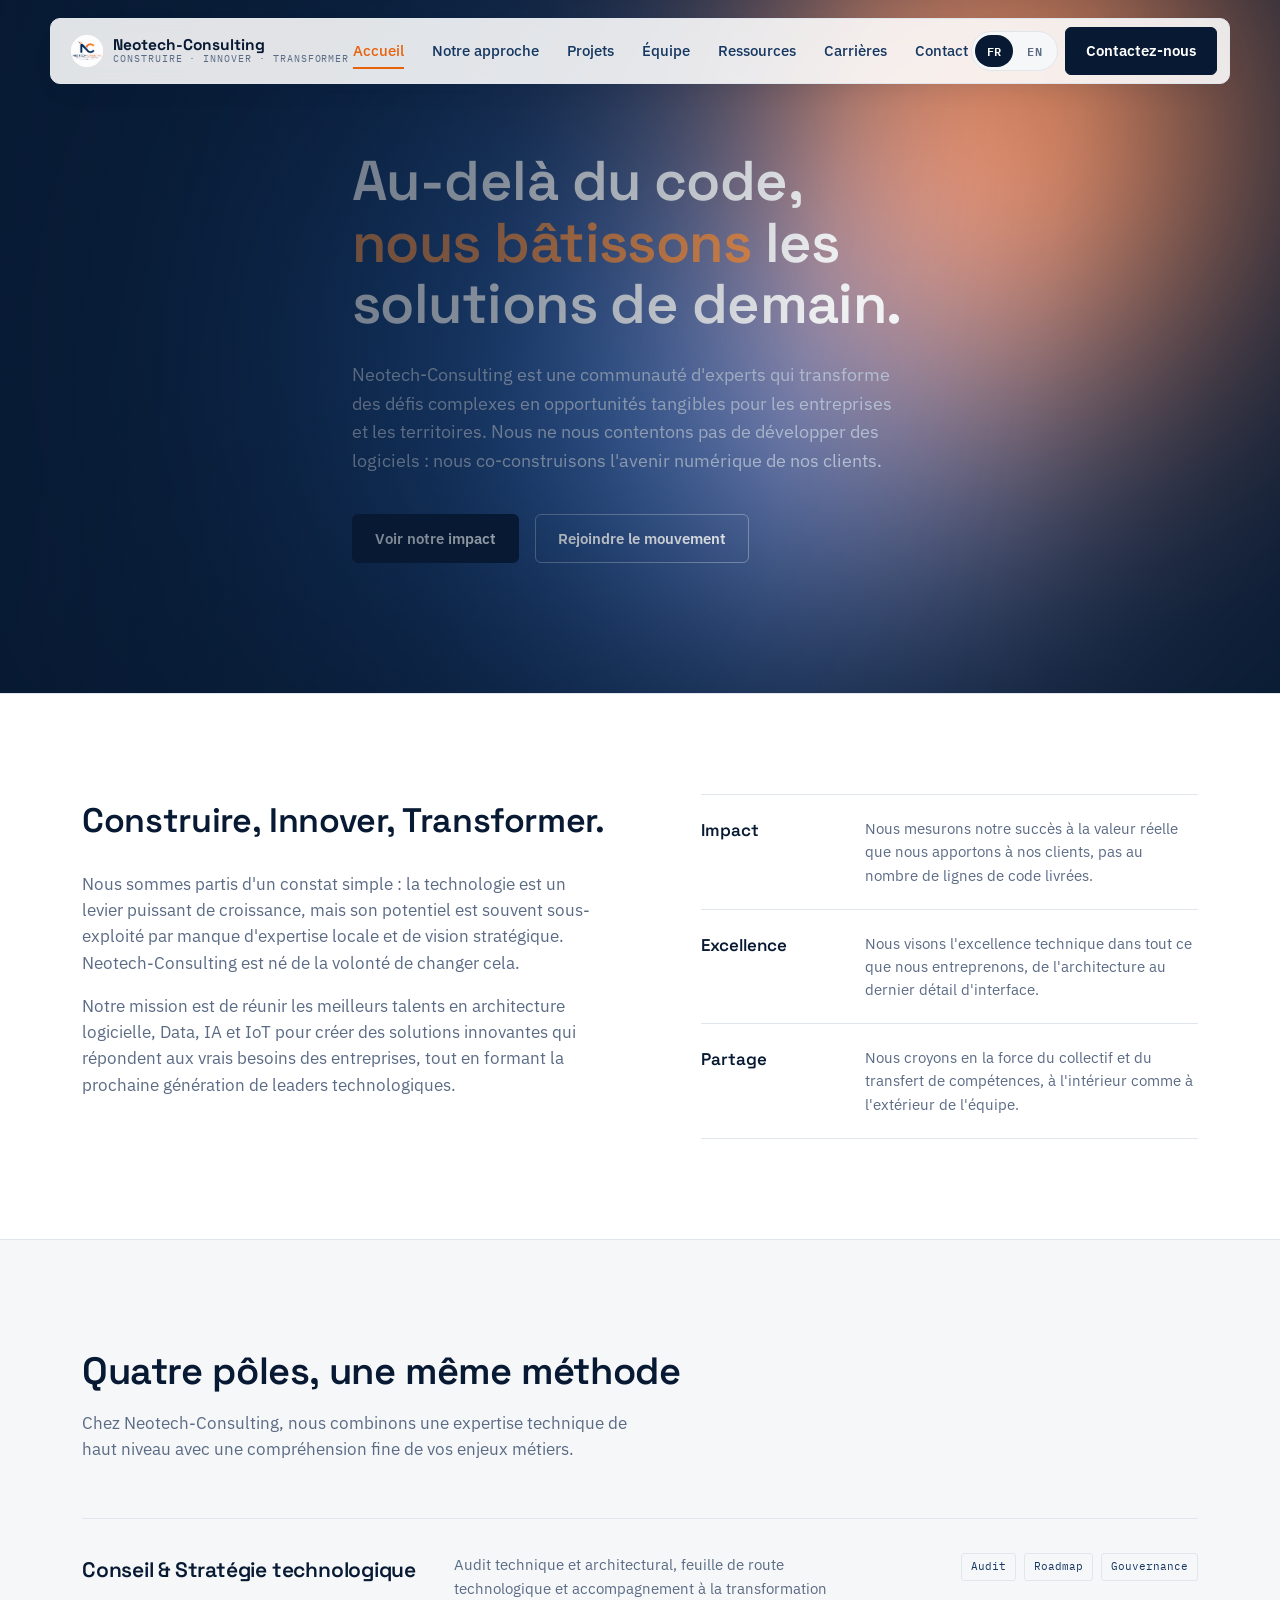
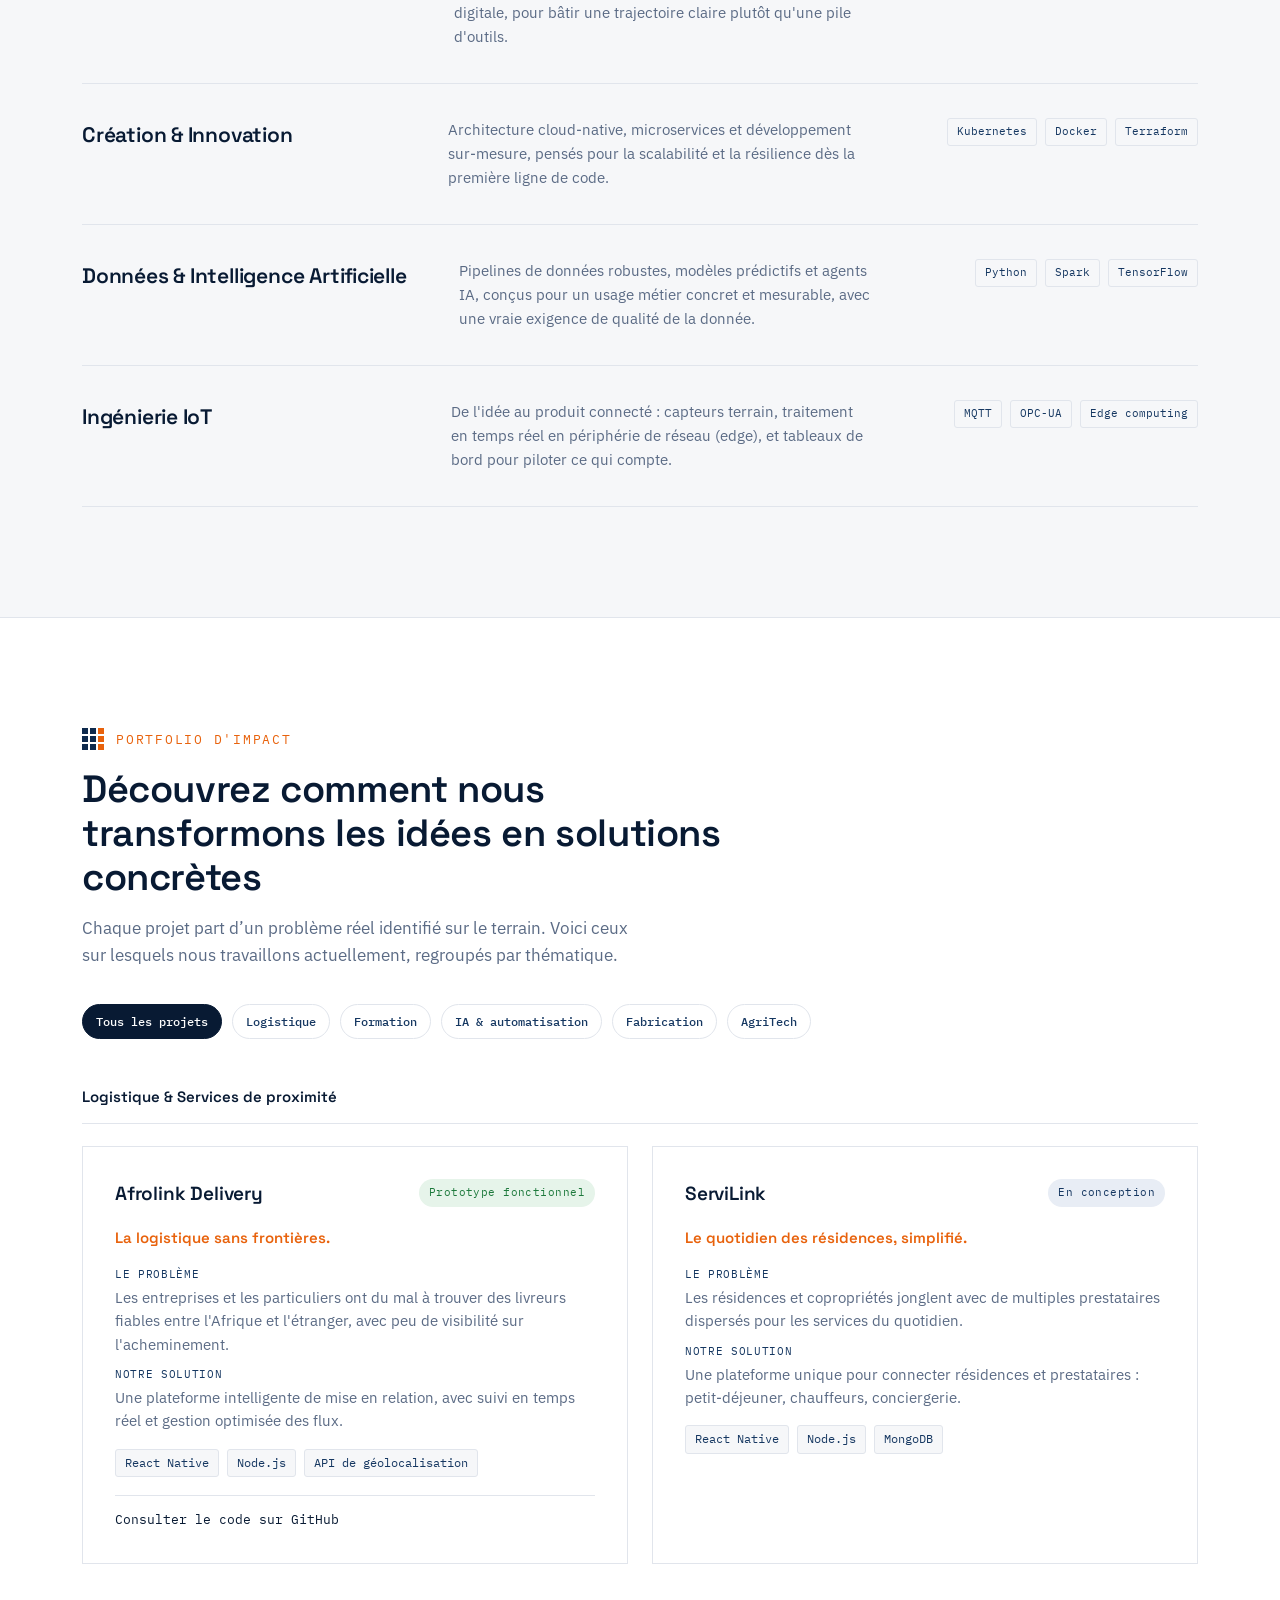
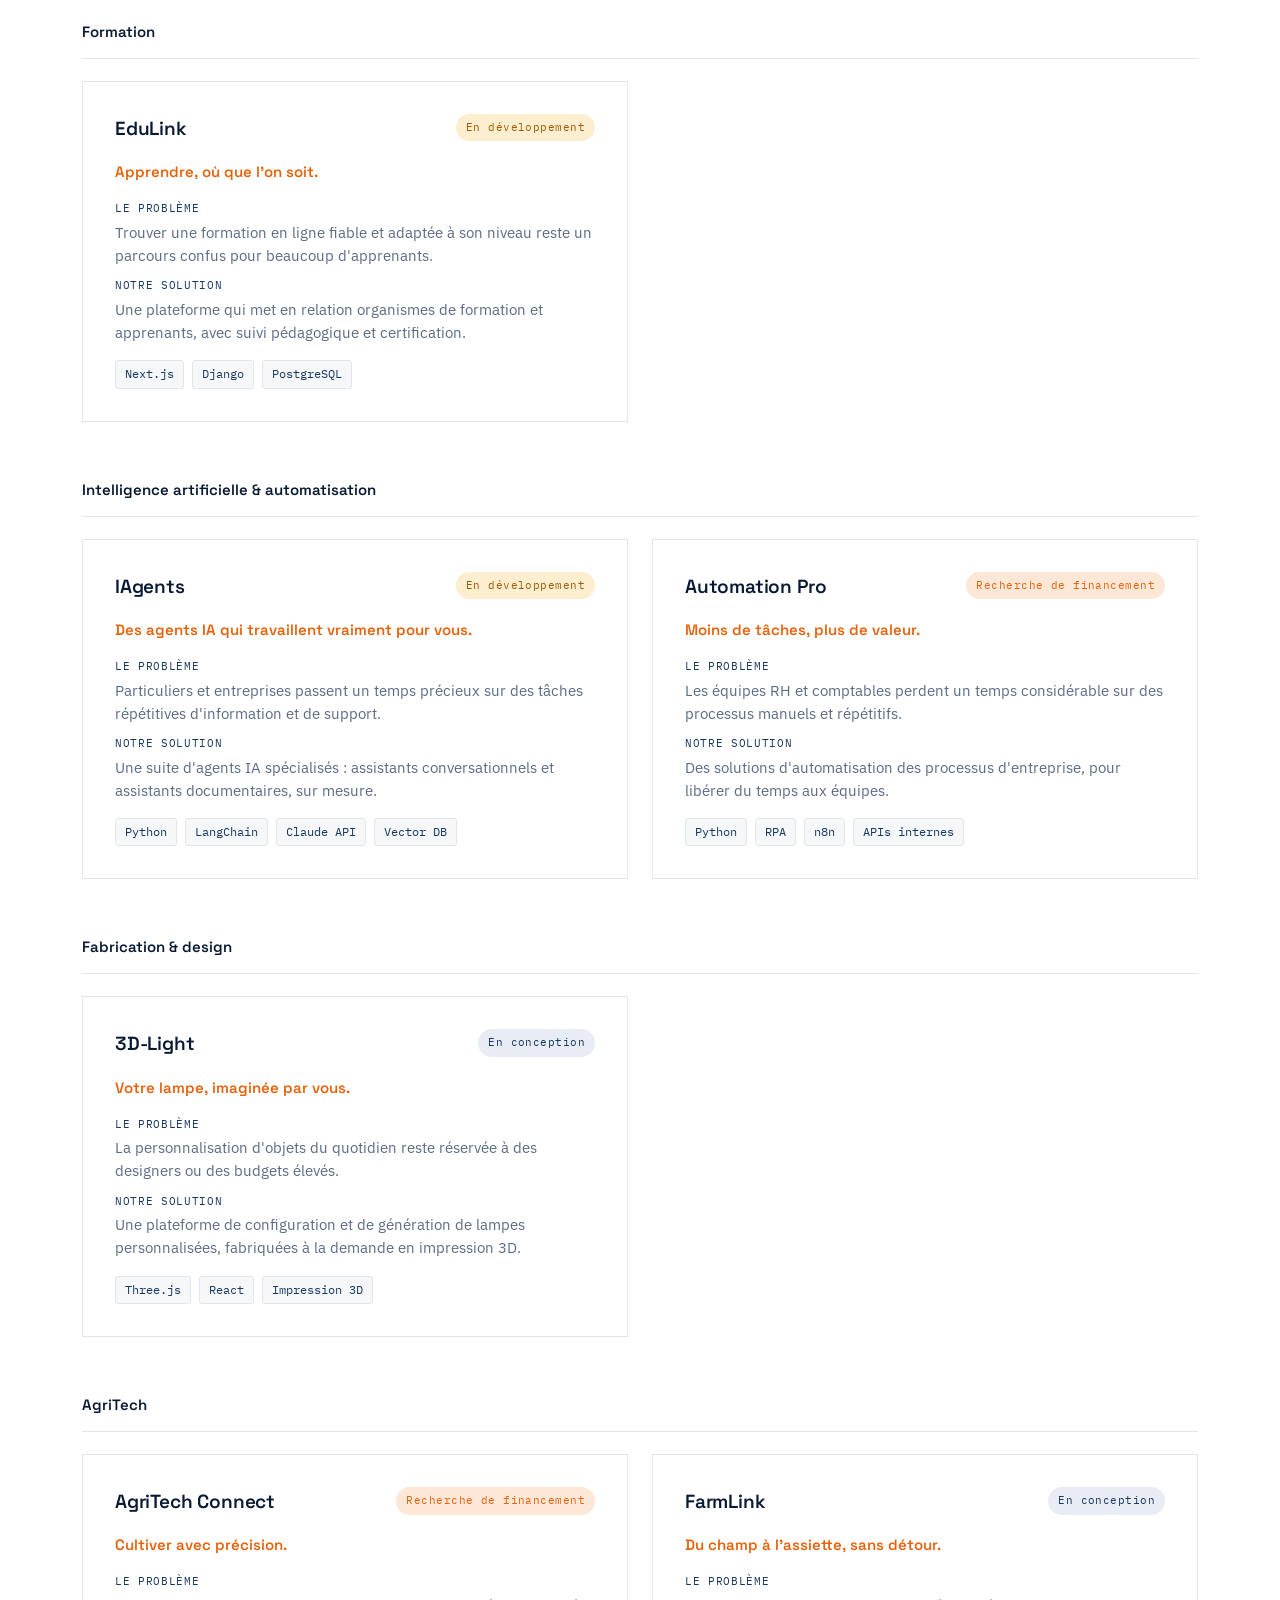
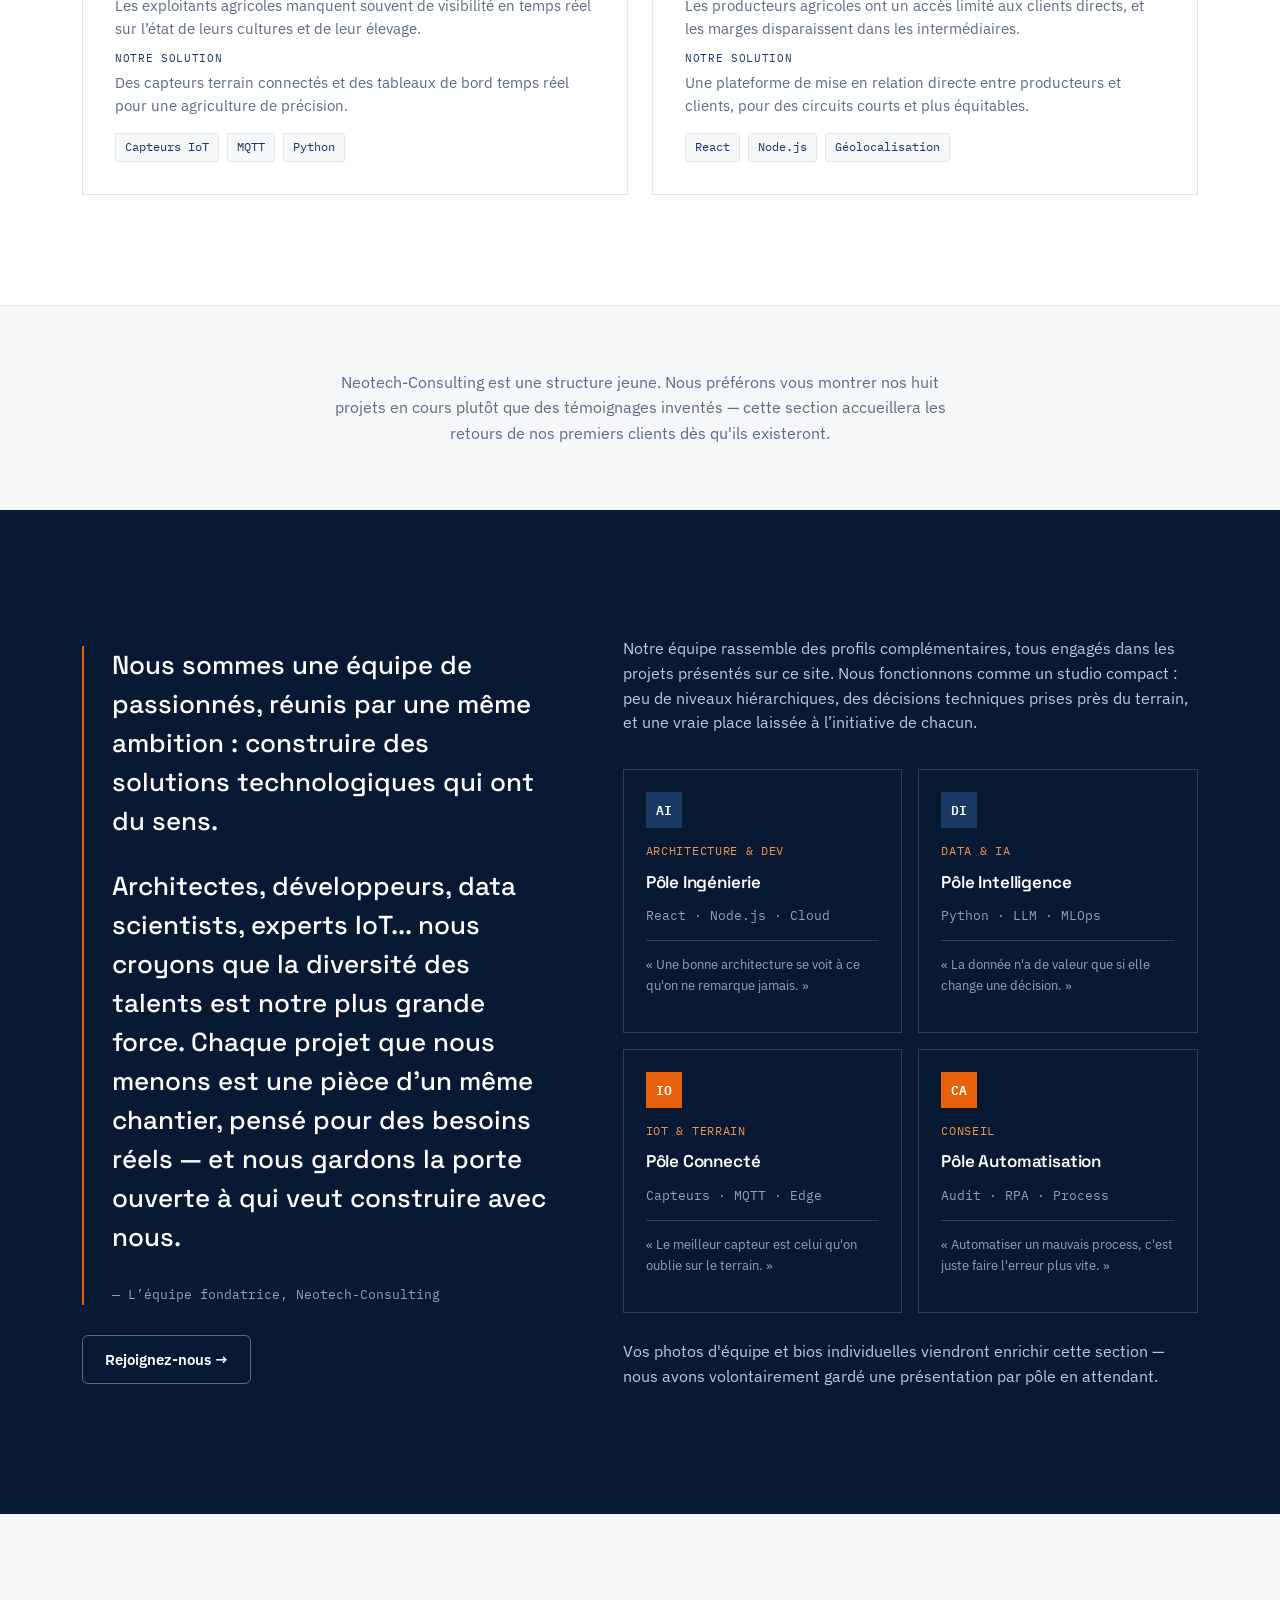
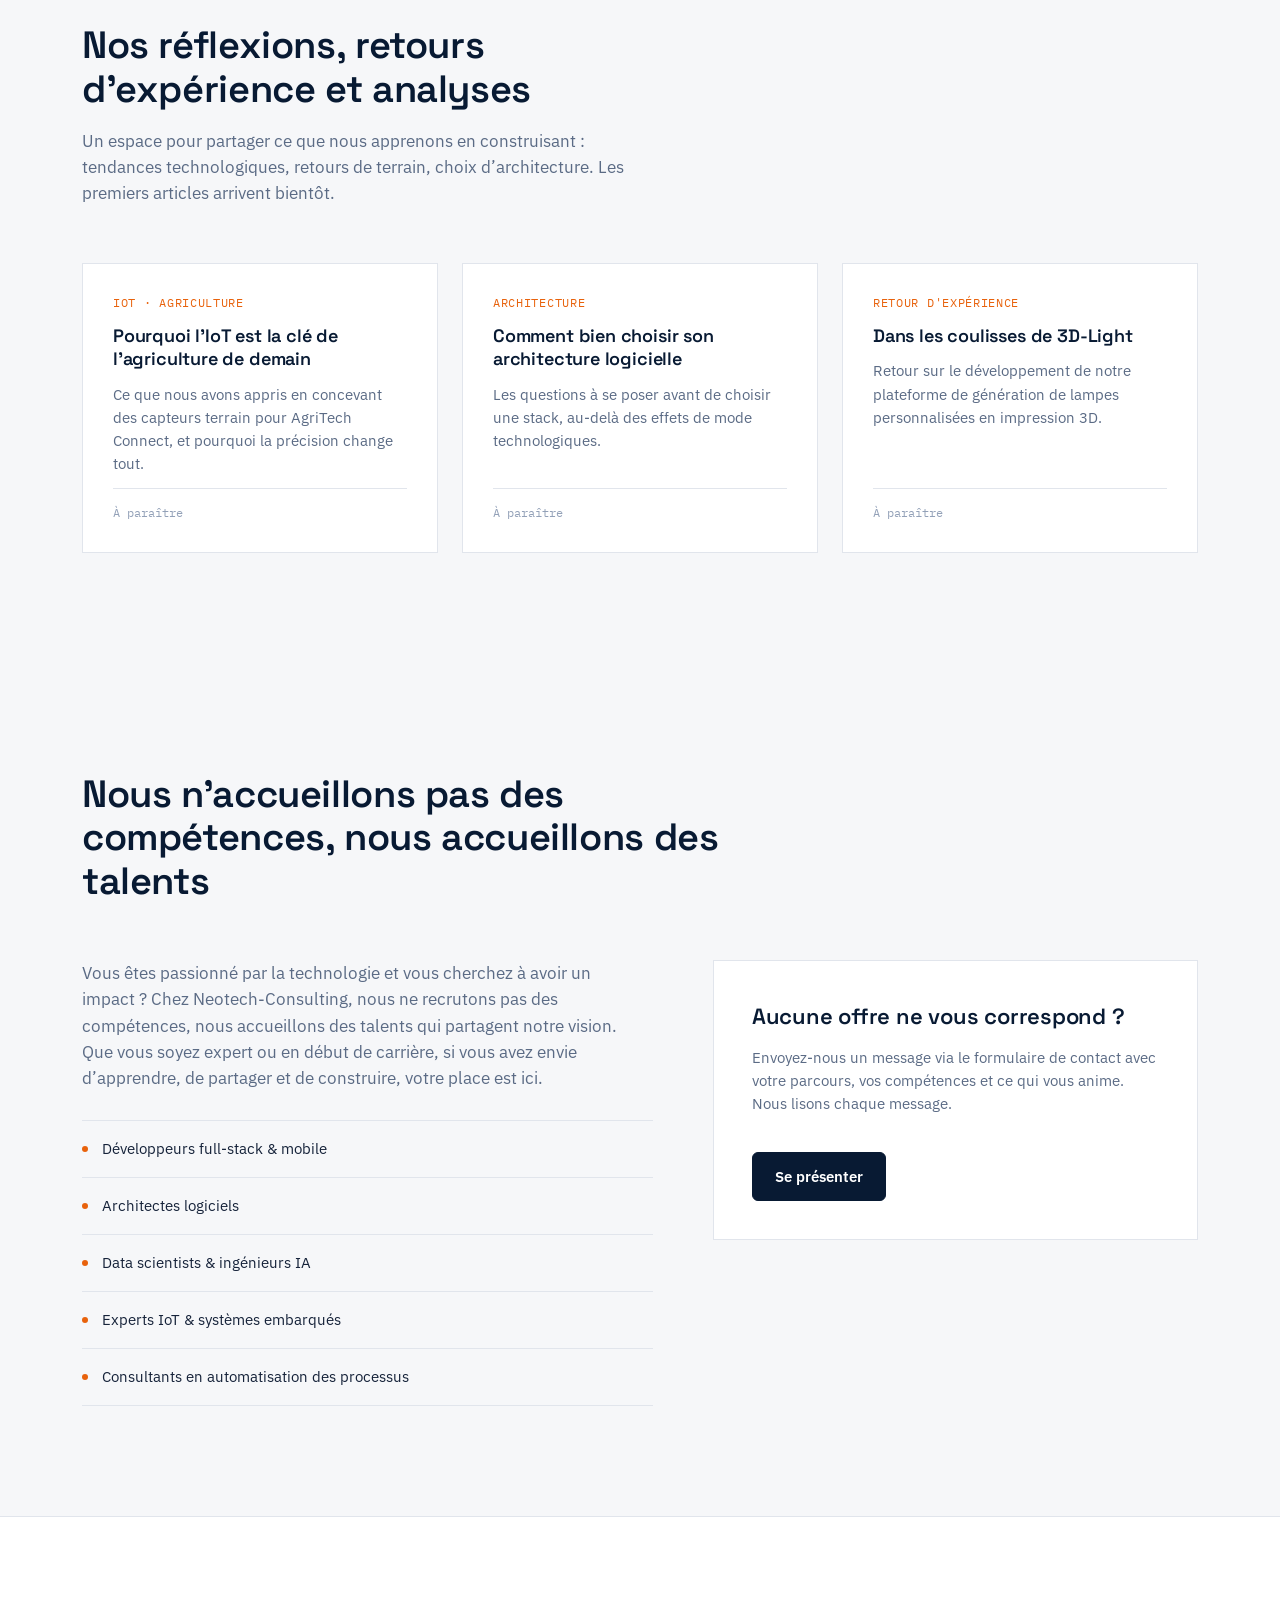
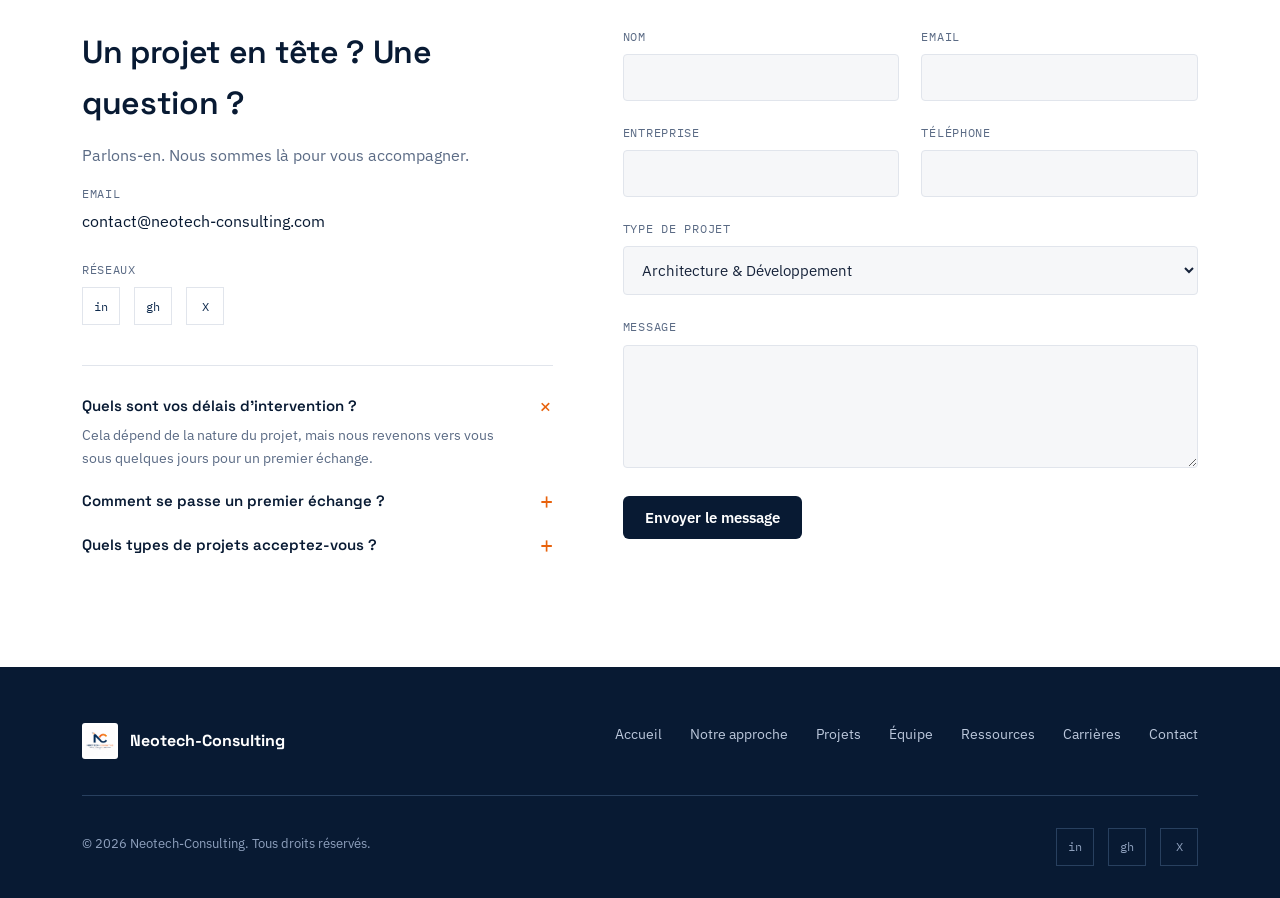
==== commit c73b84a5: "English translation" ====
--- a/index.html
+++ b/index.html
@@ -3,7 +3,7 @@
 <head>
 <meta charset="UTF-8">
 <meta name="viewport" content="width=device-width, initial-scale=1.0">
-<title>Neotech-Consulting — Construire, Innover, Transformer.</title>
+<title data-i18n="meta.title">Neotech-Consulting — Construire, Innover, Transformer.</title>
 <link rel="preconnect" href="https://fonts.googleapis.com">
 <link href="https://fonts.googleapis.com/css2?family=Space+Grotesk:wght@400;500;600;700&family=IBM+Plex+Sans:wght@400;500;600;700&family=IBM+Plex+Mono:wght@400;500;600&display=swap" rel="stylesheet">
 <link rel="stylesheet" href="styles.css">
@@ -14,21 +14,25 @@
   <div class="wrap nav">
     <a href="#top" class="brand">
       <img src="images/logo.jpeg" alt="Neotech-Consulting">
-      <span class="brand-text">Neotech-Consulting<small>Construire · Innover · Transformer</small></span>
+      <span class="brand-text">Neotech-Consulting<small data-i18n="nav.tagline">Construire · Innover · Transformer</small></span>
     </a>
     <nav class="links">
-      <a href="#accueil">Accueil</a>
-      <a href="#approche">Notre approche</a>
-      <a href="#projets">Projets</a>
-      <a href="#equipe">Équipe</a>
-      <a href="#ressources">Ressources</a>
-      <a href="#carrieres">Carrières</a>
-      <a href="#contact">Contact</a>
+      <a href="#accueil" data-i18n="nav.accueil">Accueil</a>
+      <a href="#approche" data-i18n="nav.approche">Notre approche</a>
+      <a href="#projets" data-i18n="nav.projets">Projets</a>
+      <a href="#equipe" data-i18n="nav.equipe">Équipe</a>
+      <a href="#ressources" data-i18n="nav.ressources">Ressources</a>
+      <a href="#carrieres" data-i18n="nav.carrieres">Carrières</a>
+      <a href="#contact" data-i18n="nav.contact">Contact</a>
     </nav>
+    <div class="lang-switch" id="langSwitch" role="group" aria-label="Choisir la langue / Choose language">
+      <button type="button" data-lang="fr" class="is-active">FR</button>
+      <button type="button" data-lang="en">EN</button>
+    </div>
     <button class="menu-toggle" type="button" aria-expanded="false" aria-controls="main-navigation" aria-label="Ouvrir le menu">
       <span></span><span></span><span></span>
     </button>
-    <a href="#contact" class="btn btn-primary">Contactez-nous</a>
+    <a href="#contact" class="btn btn-primary" data-i18n="nav.cta">Contactez-nous</a>
   </div>
 </header>
 
@@ -39,11 +43,11 @@
     <canvas id="heroShader" class="hero-shader" aria-hidden="true"></canvas>
     <div class="wrap hero-inner">
       <div>
-        <h1>Au-delà du code, <span class="accent">nous bâtissons</span> les solutions de demain.</h1>
-        <p class="lede">Neotech-Consulting est une communauté d'experts qui transforme des défis complexes en opportunités tangibles pour les entreprises et les territoires. Nous ne nous contentons pas de développer des logiciels : nous co-construisons l'avenir numérique de nos clients.</p>
+        <h1 data-i18n="hero.h1" data-i18n-html="1">Au-delà du code, <span class="accent">nous bâtissons</span> les solutions de demain.</h1>
+        <p class="lede" data-i18n="hero.lede">Neotech-Consulting est une communauté d'experts qui transforme des défis complexes en opportunités tangibles pour les entreprises et les territoires. Nous ne nous contentons pas de développer des logiciels : nous co-construisons l'avenir numérique de nos clients.</p>
         <div class="hero-cta">
-          <a href="#projets" class="btn btn-primary">Voir notre impact</a>
-          <a href="#carrieres" class="btn btn-ghost btn-on-dark">Rejoindre le mouvement</a>
+          <a href="#projets" class="btn btn-primary" data-i18n="hero.cta1">Voir notre impact</a>
+          <a href="#carrieres" class="btn btn-ghost btn-on-dark" data-i18n="hero.cta2">Rejoindre le mouvement</a>
         </div>
       </div>
     </div>
@@ -53,22 +57,22 @@
   <section class="mission">
     <div class="wrap mission-grid">
       <div data-reveal>
-        <h2>Construire, Innover, Transformer.</h2>
-        <p class="mission-text">Nous sommes partis d'un constat simple : la technologie est un levier puissant de croissance, mais son potentiel est souvent sous-exploité par manque d'expertise locale et de vision stratégique. Neotech-Consulting est né de la volonté de changer cela.</p>
-        <p class="mission-text">Notre mission est de réunir les meilleurs talents en architecture logicielle, Data, IA et IoT pour créer des solutions innovantes qui répondent aux vrais besoins des entreprises, tout en formant la prochaine génération de leaders technologiques.</p>
+        <h2 data-i18n="mission.h2">Construire, Innover, Transformer.</h2>
+        <p class="mission-text" data-i18n="mission.p1">Nous sommes partis d'un constat simple : la technologie est un levier puissant de croissance, mais son potentiel est souvent sous-exploité par manque d'expertise locale et de vision stratégique. Neotech-Consulting est né de la volonté de changer cela.</p>
+        <p class="mission-text" data-i18n="mission.p2">Notre mission est de réunir les meilleurs talents en architecture logicielle, Data, IA et IoT pour créer des solutions innovantes qui répondent aux vrais besoins des entreprises, tout en formant la prochaine génération de leaders technologiques.</p>
       </div>
       <dl class="values-list" data-reveal>
         <div class="value-row">
-          <dt>Impact</dt>
-          <dd>Nous mesurons notre succès à la valeur réelle que nous apportons à nos clients, pas au nombre de lignes de code livrées.</dd>
+          <dt data-i18n="value.impact.title">Impact</dt>
+          <dd data-i18n="value.impact.desc">Nous mesurons notre succès à la valeur réelle que nous apportons à nos clients, pas au nombre de lignes de code livrées.</dd>
         </div>
         <div class="value-row">
-          <dt>Excellence</dt>
-          <dd>Nous visons l'excellence technique dans tout ce que nous entreprenons, de l'architecture au dernier détail d'interface.</dd>
+          <dt data-i18n="value.excellence.title">Excellence</dt>
+          <dd data-i18n="value.excellence.desc">Nous visons l'excellence technique dans tout ce que nous entreprenons, de l'architecture au dernier détail d'interface.</dd>
         </div>
         <div class="value-row">
-          <dt>Partage</dt>
-          <dd>Nous croyons en la force du collectif et du transfert de compétences, à l'intérieur comme à l'extérieur de l'équipe.</dd>
+          <dt data-i18n="value.partage.title">Partage</dt>
+          <dd data-i18n="value.partage.desc">Nous croyons en la force du collectif et du transfert de compétences, à l'intérieur comme à l'extérieur de l'équipe.</dd>
         </div>
       </dl>
     </div>
@@ -78,29 +82,29 @@
   <section id="approche">
     <div class="wrap">
       <div class="section-head" data-reveal>
-        <h2>Quatre pôles, une même méthode</h2>
-        <p>Chez Neotech-Consulting, nous combinons une expertise technique de haut niveau avec une compréhension fine de vos enjeux métiers.</p>
+        <h2 data-i18n="approche.h2">Quatre pôles, une même méthode</h2>
+        <p data-i18n="approche.p">Chez Neotech-Consulting, nous combinons une expertise technique de haut niveau avec une compréhension fine de vos enjeux métiers.</p>
       </div>
       <div class="services-list" data-reveal>
         <div class="service-row">
-          <h3>Conseil &amp; Stratégie technologique</h3>
-          <p>Audit technique et architectural, feuille de route technologique et accompagnement à la transformation digitale, pour bâtir une trajectoire claire plutôt qu'une pile d'outils.</p>
-          <div class="svc-tech"><span>Audit</span><span>Roadmap</span><span>Gouvernance</span></div>
+          <h3 data-i18n="svc.conseil.h3">Conseil &amp; Stratégie technologique</h3>
+          <p data-i18n="svc.conseil.p">Audit technique et architectural, feuille de route technologique et accompagnement à la transformation digitale, pour bâtir une trajectoire claire plutôt qu'une pile d'outils.</p>
+          <div class="svc-tech"><span data-i18n="svc.tag.audit">Audit</span><span data-i18n="svc.tag.roadmap">Roadmap</span><span data-i18n="svc.tag.gouvernance">Gouvernance</span></div>
         </div>
         <div class="service-row">
-          <h3>Création &amp; Innovation</h3>
-          <p>Architecture cloud-native, microservices et développement sur-mesure, pensés pour la scalabilité et la résilience dès la première ligne de code.</p>
+          <h3 data-i18n="svc.creation.h3">Création &amp; Innovation</h3>
+          <p data-i18n="svc.creation.p">Architecture cloud-native, microservices et développement sur-mesure, pensés pour la scalabilité et la résilience dès la première ligne de code.</p>
           <div class="svc-tech"><span>Kubernetes</span><span>Docker</span><span>Terraform</span></div>
         </div>
         <div class="service-row">
-          <h3>Données &amp; Intelligence Artificielle</h3>
-          <p>Pipelines de données robustes, modèles prédictifs et agents IA, conçus pour un usage métier concret et mesurable, avec une vraie exigence de qualité de la donnée.</p>
+          <h3 data-i18n="svc.donnees.h3">Données &amp; Intelligence Artificielle</h3>
+          <p data-i18n="svc.donnees.p">Pipelines de données robustes, modèles prédictifs et agents IA, conçus pour un usage métier concret et mesurable, avec une vraie exigence de qualité de la donnée.</p>
           <div class="svc-tech"><span>Python</span><span>Spark</span><span>TensorFlow</span></div>
         </div>
         <div class="service-row">
-          <h3>Ingénierie IoT</h3>
-          <p>De l'idée au produit connecté : capteurs terrain, traitement en temps réel en périphérie de réseau (edge), et tableaux de bord pour piloter ce qui compte.</p>
-          <div class="svc-tech"><span>MQTT</span><span>OPC-UA</span><span>Edge computing</span></div>
+          <h3 data-i18n="svc.iot.h3">Ingénierie IoT</h3>
+          <p data-i18n="svc.iot.p">De l'idée au produit connecté : capteurs terrain, traitement en temps réel en périphérie de réseau (edge), et tableaux de bord pour piloter ce qui compte.</p>
+          <div class="svc-tech"><span>MQTT</span><span>OPC-UA</span><span data-i18n="svc.tag.edge">Edge computing</span></div>
         </div>
       </div>
     </div>
@@ -110,47 +114,47 @@
   <section id="projets" style="background:var(--white); border-top:1px solid var(--line); border-bottom:1px solid var(--line);">
     <div class="wrap">
       <div class="section-head" data-reveal>
-        <div class="eyebrow"><span class="pixel-mark"><span></span><span></span><span></span><span></span><span></span><span></span><span></span><span></span><span></span></span>Portfolio d'impact</div>
-        <h2>Découvrez comment nous transformons les idées en solutions concrètes</h2>
-        <p>Chaque projet part d'un problème réel identifié sur le terrain. Voici ceux sur lesquels nous travaillons actuellement, regroupés par thématique.</p>
+        <div class="eyebrow"><span class="pixel-mark"><span></span><span></span><span></span><span></span><span></span><span></span><span></span><span></span><span></span></span><span data-i18n="portfolio.eyebrow">Portfolio d'impact</span></div>
+        <h2 data-i18n="portfolio.h2">Découvrez comment nous transformons les idées en solutions concrètes</h2>
+        <p data-i18n="portfolio.p">Chaque projet part d'un problème réel identifié sur le terrain. Voici ceux sur lesquels nous travaillons actuellement, regroupés par thématique.</p>
       </div>
 
       <div class="project-filters" data-project-filters aria-label="Filtrer les projets par domaine">
-        <button type="button" class="is-active" data-filter="all" aria-pressed="true">Tous les projets</button>
-        <button type="button" data-filter="logistique" aria-pressed="false">Logistique</button>
-        <button type="button" data-filter="formation" aria-pressed="false">Formation</button>
-        <button type="button" data-filter="ia" aria-pressed="false">IA &amp; automatisation</button>
-        <button type="button" data-filter="fabrication" aria-pressed="false">Fabrication</button>
-        <button type="button" data-filter="agritech" aria-pressed="false">AgriTech</button>
+        <button type="button" class="is-active" data-filter="all" aria-pressed="true" data-i18n="filter.all">Tous les projets</button>
+        <button type="button" data-filter="logistique" aria-pressed="false" data-i18n="filter.logistique">Logistique</button>
+        <button type="button" data-filter="formation" aria-pressed="false" data-i18n="filter.formation">Formation</button>
+        <button type="button" data-filter="ia" aria-pressed="false" data-i18n="filter.ia">IA &amp; automatisation</button>
+        <button type="button" data-filter="fabrication" aria-pressed="false" data-i18n="filter.fabrication">Fabrication</button>
+        <button type="button" data-filter="agritech" aria-pressed="false" data-i18n="filter.agritech">AgriTech</button>
       </div>
 
       <!-- Logistique & Services -->
       <div class="theme-group" data-reveal data-project-theme="logistique">
-        <div class="theme-title">Logistique &amp; Services de proximité</div>
+        <div class="theme-title" data-i18n="theme.logistique">Logistique &amp; Services de proximité</div>
         <div class="projects-grid">
           <div class="project-card">
             <div class="project-top">
               <h3>Afrolink Delivery</h3>
-              <span class="status status-mvp">Prototype fonctionnel</span>
-            </div>
-            <p class="tagline">La logistique sans frontières.</p>
-            <div class="problem-solution">
-              <p><span class="ps-label">Le problème</span>Les entreprises et les particuliers ont du mal à trouver des livreurs fiables entre l'Afrique et l'étranger, avec peu de visibilité sur l'acheminement.</p>
-              <p><span class="ps-label">Notre solution</span>Une plateforme intelligente de mise en relation, avec suivi en temps réel et gestion optimisée des flux.</p>
-            </div>
-            <div class="tech-tags"><span>React Native</span><span>Node.js</span><span>API de géolocalisation</span></div>
-            <a class="project-link" href="https://github.com/LeKani/Afrolink/tree/master" target="_blank" rel="noopener">Consulter le code sur GitHub</a>
+              <span class="status status-mvp" data-i18n="status.mvp">Prototype fonctionnel</span>
+            </div>
+            <p class="tagline" data-i18n="afrolink.tagline">La logistique sans frontières.</p>
+            <div class="problem-solution">
+              <p><span class="ps-label" data-i18n="ps.label.problem">Le problème</span><span data-i18n="afrolink.problem">Les entreprises et les particuliers ont du mal à trouver des livreurs fiables entre l'Afrique et l'étranger, avec peu de visibilité sur l'acheminement.</span></p>
+              <p><span class="ps-label" data-i18n="ps.label.solution">Notre solution</span><span data-i18n="afrolink.solution">Une plateforme intelligente de mise en relation, avec suivi en temps réel et gestion optimisée des flux.</span></p>
+            </div>
+            <div class="tech-tags"><span>React Native</span><span>Node.js</span><span data-i18n="tag.geoapi">API de géolocalisation</span></div>
+            <a class="project-link" href="https://github.com/LeKani/Afrolink/tree/master" target="_blank" rel="noopener" data-i18n="project.link.github">Consulter le code sur GitHub</a>
           </div>
 
           <div class="project-card">
             <div class="project-top">
               <h3>ServiLink</h3>
-              <span class="status status-conception">En conception</span>
-            </div>
-            <p class="tagline">Le quotidien des résidences, simplifié.</p>
-            <div class="problem-solution">
-              <p><span class="ps-label">Le problème</span>Les résidences et copropriétés jonglent avec de multiples prestataires dispersés pour les services du quotidien.</p>
-              <p><span class="ps-label">Notre solution</span>Une plateforme unique pour connecter résidences et prestataires : petit-déjeuner, chauffeurs, conciergerie.</p>
+              <span class="status status-conception" data-i18n="status.conception">En conception</span>
+            </div>
+            <p class="tagline" data-i18n="servilink.tagline">Le quotidien des résidences, simplifié.</p>
+            <div class="problem-solution">
+              <p><span class="ps-label" data-i18n="ps.label.problem">Le problème</span><span data-i18n="servilink.problem">Les résidences et copropriétés jonglent avec de multiples prestataires dispersés pour les services du quotidien.</span></p>
+              <p><span class="ps-label" data-i18n="ps.label.solution">Notre solution</span><span data-i18n="servilink.solution">Une plateforme unique pour connecter résidences et prestataires : petit-déjeuner, chauffeurs, conciergerie.</span></p>
             </div>
             <div class="tech-tags"><span>React Native</span><span>Node.js</span><span>MongoDB</span></div>
           </div>
@@ -159,17 +163,17 @@
 
       <!-- Formation -->
       <div class="theme-group" data-reveal data-project-theme="formation">
-        <div class="theme-title">Formation</div>
+        <div class="theme-title" data-i18n="theme.formation">Formation</div>
         <div class="projects-grid">
           <div class="project-card">
             <div class="project-top">
               <h3>EduLink</h3>
-              <span class="status status-dev">En développement</span>
-            </div>
-            <p class="tagline">Apprendre, où que l'on soit.</p>
-            <div class="problem-solution">
-              <p><span class="ps-label">Le problème</span>Trouver une formation en ligne fiable et adaptée à son niveau reste un parcours confus pour beaucoup d'apprenants.</p>
-              <p><span class="ps-label">Notre solution</span>Une plateforme qui met en relation organismes de formation et apprenants, avec suivi pédagogique et certification.</p>
+              <span class="status status-dev" data-i18n="status.dev">En développement</span>
+            </div>
+            <p class="tagline" data-i18n="edulink.tagline">Apprendre, où que l'on soit.</p>
+            <div class="problem-solution">
+              <p><span class="ps-label" data-i18n="ps.label.problem">Le problème</span><span data-i18n="edulink.problem">Trouver une formation en ligne fiable et adaptée à son niveau reste un parcours confus pour beaucoup d'apprenants.</span></p>
+              <p><span class="ps-label" data-i18n="ps.label.solution">Notre solution</span><span data-i18n="edulink.solution">Une plateforme qui met en relation organismes de formation et apprenants, avec suivi pédagogique et certification.</span></p>
             </div>
             <div class="tech-tags"><span>Next.js</span><span>Django</span><span>PostgreSQL</span></div>
           </div>
@@ -178,17 +182,17 @@
 
       <!-- IA & Automatisation -->
       <div class="theme-group" data-reveal data-project-theme="ia">
-        <div class="theme-title">Intelligence artificielle &amp; automatisation</div>
+        <div class="theme-title" data-i18n="theme.ia">Intelligence artificielle &amp; automatisation</div>
         <div class="projects-grid">
           <div class="project-card">
             <div class="project-top">
               <h3>IAgents</h3>
-              <span class="status status-dev">En développement</span>
-            </div>
-            <p class="tagline">Des agents IA qui travaillent vraiment pour vous.</p>
-            <div class="problem-solution">
-              <p><span class="ps-label">Le problème</span>Particuliers et entreprises passent un temps précieux sur des tâches répétitives d'information et de support.</p>
-              <p><span class="ps-label">Notre solution</span>Une suite d'agents IA spécialisés : assistants conversationnels et assistants documentaires, sur mesure.</p>
+              <span class="status status-dev" data-i18n="status.dev">En développement</span>
+            </div>
+            <p class="tagline" data-i18n="iagents.tagline">Des agents IA qui travaillent vraiment pour vous.</p>
+            <div class="problem-solution">
+              <p><span class="ps-label" data-i18n="ps.label.problem">Le problème</span><span data-i18n="iagents.problem">Particuliers et entreprises passent un temps précieux sur des tâches répétitives d'information et de support.</span></p>
+              <p><span class="ps-label" data-i18n="ps.label.solution">Notre solution</span><span data-i18n="iagents.solution">Une suite d'agents IA spécialisés : assistants conversationnels et assistants documentaires, sur mesure.</span></p>
             </div>
             <div class="tech-tags"><span>Python</span><span>LangChain</span><span>Claude API</span><span>Vector DB</span></div>
           </div>
@@ -196,65 +200,65 @@
           <div class="project-card">
             <div class="project-top">
               <h3>Automation Pro</h3>
-              <span class="status status-recherche">Recherche de financement</span>
-            </div>
-            <p class="tagline">Moins de tâches, plus de valeur.</p>
-            <div class="problem-solution">
-              <p><span class="ps-label">Le problème</span>Les équipes RH et comptables perdent un temps considérable sur des processus manuels et répétitifs.</p>
-              <p><span class="ps-label">Notre solution</span>Des solutions d'automatisation des processus d'entreprise, pour libérer du temps aux équipes.</p>
-            </div>
-            <div class="tech-tags"><span>Python</span><span>RPA</span><span>n8n</span><span>APIs internes</span></div>
+              <span class="status status-recherche" data-i18n="status.recherche">Recherche de financement</span>
+            </div>
+            <p class="tagline" data-i18n="autopro.tagline">Moins de tâches, plus de valeur.</p>
+            <div class="problem-solution">
+              <p><span class="ps-label" data-i18n="ps.label.problem">Le problème</span><span data-i18n="autopro.problem">Les équipes RH et comptables perdent un temps considérable sur des processus manuels et répétitifs.</span></p>
+              <p><span class="ps-label" data-i18n="ps.label.solution">Notre solution</span><span data-i18n="autopro.solution">Des solutions d'automatisation des processus d'entreprise, pour libérer du temps aux équipes.</span></p>
+            </div>
+            <div class="tech-tags"><span>Python</span><span>RPA</span><span>n8n</span><span data-i18n="tag.internalapis">APIs internes</span></div>
           </div>
         </div>
       </div>
 
       <!-- Fabrication -->
       <div class="theme-group" data-reveal data-project-theme="fabrication">
-        <div class="theme-title">Fabrication &amp; design</div>
+        <div class="theme-title" data-i18n="theme.fabrication">Fabrication &amp; design</div>
         <div class="projects-grid">
           <div class="project-card">
             <div class="project-top">
               <h3>3D-Light</h3>
-              <span class="status status-conception">En conception</span>
-            </div>
-            <p class="tagline">Votre lampe, imaginée par vous.</p>
-            <div class="problem-solution">
-              <p><span class="ps-label">Le problème</span>La personnalisation d'objets du quotidien reste réservée à des designers ou des budgets élevés.</p>
-              <p><span class="ps-label">Notre solution</span>Une plateforme de configuration et de génération de lampes personnalisées, fabriquées à la demande en impression 3D.</p>
-            </div>
-            <div class="tech-tags"><span>Three.js</span><span>React</span><span>Impression 3D</span></div>
+              <span class="status status-conception" data-i18n="status.conception">En conception</span>
+            </div>
+            <p class="tagline" data-i18n="light3d.tagline">Votre lampe, imaginée par vous.</p>
+            <div class="problem-solution">
+              <p><span class="ps-label" data-i18n="ps.label.problem">Le problème</span><span data-i18n="light3d.problem">La personnalisation d'objets du quotidien reste réservée à des designers ou des budgets élevés.</span></p>
+              <p><span class="ps-label" data-i18n="ps.label.solution">Notre solution</span><span data-i18n="light3d.solution">Une plateforme de configuration et de génération de lampes personnalisées, fabriquées à la demande en impression 3D.</span></p>
+            </div>
+            <div class="tech-tags"><span>Three.js</span><span>React</span><span data-i18n="tag.print3d">Impression 3D</span></div>
           </div>
         </div>
       </div>
 
       <!-- AgriTech -->
       <div class="theme-group" data-reveal data-project-theme="agritech">
-        <div class="theme-title">AgriTech</div>
+        <div class="theme-title" data-i18n="theme.agritech">AgriTech</div>
         <div class="projects-grid">
           <div class="project-card">
             <div class="project-top">
               <h3>AgriTech Connect</h3>
-              <span class="status status-recherche">Recherche de financement</span>
-            </div>
-            <p class="tagline">Cultiver avec précision.</p>
-            <div class="problem-solution">
-              <p><span class="ps-label">Le problème</span>Les exploitants agricoles manquent souvent de visibilité en temps réel sur l'état de leurs cultures et de leur élevage.</p>
-              <p><span class="ps-label">Notre solution</span>Des capteurs terrain connectés et des tableaux de bord temps réel pour une agriculture de précision.</p>
-            </div>
-            <div class="tech-tags"><span>Capteurs IoT</span><span>MQTT</span><span>Python</span></div>
+              <span class="status status-recherche" data-i18n="status.recherche">Recherche de financement</span>
+            </div>
+            <p class="tagline" data-i18n="agritech.tagline">Cultiver avec précision.</p>
+            <div class="problem-solution">
+              <p><span class="ps-label" data-i18n="ps.label.problem">Le problème</span><span data-i18n="agritech.problem">Les exploitants agricoles manquent souvent de visibilité en temps réel sur l'état de leurs cultures et de leur élevage.</span></p>
+              <p><span class="ps-label" data-i18n="ps.label.solution">Notre solution</span><span data-i18n="agritech.solution">Des capteurs terrain connectés et des tableaux de bord temps réel pour une agriculture de précision.</span></p>
+            </div>
+            <div class="tech-tags"><span data-i18n="tag.iotsensors">Capteurs IoT</span><span>MQTT</span><span>Python</span></div>
           </div>
 
           <div class="project-card">
             <div class="project-top">
               <h3>FarmLink</h3>
-              <span class="status status-conception">En conception</span>
-            </div>
-            <p class="tagline">Du champ à l'assiette, sans détour.</p>
-            <div class="problem-solution">
-              <p><span class="ps-label">Le problème</span>Les producteurs agricoles ont un accès limité aux clients directs, et les marges disparaissent dans les intermédiaires.</p>
-              <p><span class="ps-label">Notre solution</span>Une plateforme de mise en relation directe entre producteurs et clients, pour des circuits courts et plus équitables.</p>
-            </div>
-            <div class="tech-tags"><span>React</span><span>Node.js</span><span>Géolocalisation</span></div>
+              <span class="status status-conception" data-i18n="status.conception">En conception</span>
+            </div>
+            <p class="tagline" data-i18n="farmlink.tagline">Du champ à l'assiette, sans détour.</p>
+            <div class="problem-solution">
+              <p><span class="ps-label" data-i18n="ps.label.problem">Le problème</span><span data-i18n="farmlink.problem">Les producteurs agricoles ont un accès limité aux clients directs, et les marges disparaissent dans les intermédiaires.</span></p>
+              <p><span class="ps-label" data-i18n="ps.label.solution">Notre solution</span><span data-i18n="farmlink.solution">Une plateforme de mise en relation directe entre producteurs et clients, pour des circuits courts et plus équitables.</span></p>
+            </div>
+            <div class="tech-tags"><span>React</span><span>Node.js</span><span data-i18n="tag.geoloc">Géolocalisation</span></div>
           </div>
         </div>
       </div>
@@ -265,7 +269,7 @@
   <!-- CONFIANCE / PREUVE SOCIALE -->
   <section class="trust">
     <div class="wrap">
-      <p class="trust-statement" data-reveal>Neotech-Consulting est une structure jeune. Nous préférons vous montrer nos huit projets en cours plutôt que des témoignages inventés — cette section accueillera les retours de nos premiers clients dès qu'ils existeront.</p>
+      <p class="trust-statement" data-reveal data-i18n="trust.statement">Neotech-Consulting est une structure jeune. Nous préférons vous montrer nos huit projets en cours plutôt que des témoignages inventés — cette section accueillera les retours de nos premiers clients dès qu'ils existeront.</p>
     </div>
   </section>
 
@@ -274,45 +278,45 @@
     <div class="wrap team-grid">
       <div data-reveal>
         <div class="welcome-quote">
-          <p>Nous sommes une équipe de passionnés, réunis par une même ambition : construire des solutions technologiques qui ont du sens.</p>
-          <p>Architectes, développeurs, data scientists, experts IoT... nous croyons que la diversité des talents est notre plus grande force. Chaque projet que nous menons est une pièce d'un même chantier, pensé pour des besoins réels — et nous gardons la porte ouverte à qui veut construire avec nous.</p>
-          <div class="sig">— L'équipe fondatrice, Neotech-Consulting</div>
-        </div>
-        <a href="#carrieres" class="btn btn-ghost btn-on-dark" style="margin-top:30px;">Rejoignez-nous →</a>
+          <p data-i18n="team.welcome.p1">Nous sommes une équipe de passionnés, réunis par une même ambition : construire des solutions technologiques qui ont du sens.</p>
+          <p data-i18n="team.welcome.p2">Architectes, développeurs, data scientists, experts IoT... nous croyons que la diversité des talents est notre plus grande force. Chaque projet que nous menons est une pièce d'un même chantier, pensé pour des besoins réels — et nous gardons la porte ouverte à qui veut construire avec nous.</p>
+          <div class="sig" data-i18n="team.welcome.sig">— L'équipe fondatrice, Neotech-Consulting</div>
+        </div>
+        <a href="#carrieres" class="btn btn-ghost btn-on-dark" style="margin-top:30px;" data-i18n="team.join">Rejoignez-nous →</a>
       </div>
       <div class="team-side" data-reveal>
-        <p>Notre équipe rassemble des profils complémentaires, tous engagés dans les projets présentés sur ce site. Nous fonctionnons comme un studio compact : peu de niveaux hiérarchiques, des décisions techniques prises près du terrain, et une vraie place laissée à l'initiative de chacun.</p>
+        <p data-i18n="team.side.p">Notre équipe rassemble des profils complémentaires, tous engagés dans les projets présentés sur ce site. Nous fonctionnons comme un studio compact : peu de niveaux hiérarchiques, des décisions techniques prises près du terrain, et une vraie place laissée à l'initiative de chacun.</p>
         <div class="founders">
           <div class="founder-card">
             <span class="avatar mono">AI</span>
-            <div class="role">Architecture &amp; Dev</div>
-            <h4>Pôle Ingénierie</h4>
+            <div class="role" data-i18n="founder.eng.role">Architecture &amp; Dev</div>
+            <h4 data-i18n="founder.eng.h4">Pôle Ingénierie</h4>
             <div class="stack mono">React · Node.js · Cloud</div>
-            <p class="quote">« Une bonne architecture se voit à ce qu'on ne remarque jamais. »</p>
+            <p class="quote" data-i18n="founder.eng.quote">« Une bonne architecture se voit à ce qu'on ne remarque jamais. »</p>
           </div>
           <div class="founder-card">
             <span class="avatar mono">DI</span>
-            <div class="role">Data &amp; IA</div>
-            <h4>Pôle Intelligence</h4>
+            <div class="role" data-i18n="founder.data.role">Data &amp; IA</div>
+            <h4 data-i18n="founder.data.h4">Pôle Intelligence</h4>
             <div class="stack mono">Python · LLM · MLOps</div>
-            <p class="quote">« La donnée n'a de valeur que si elle change une décision. »</p>
+            <p class="quote" data-i18n="founder.data.quote">« La donnée n'a de valeur que si elle change une décision. »</p>
           </div>
           <div class="founder-card">
             <span class="avatar mono orange">IO</span>
-            <div class="role">IoT &amp; Terrain</div>
-            <h4>Pôle Connecté</h4>
+            <div class="role" data-i18n="founder.iot.role">IoT &amp; Terrain</div>
+            <h4 data-i18n="founder.iot.h4">Pôle Connecté</h4>
             <div class="stack mono">Capteurs · MQTT · Edge</div>
-            <p class="quote">« Le meilleur capteur est celui qu'on oublie sur le terrain. »</p>
+            <p class="quote" data-i18n="founder.iot.quote">« Le meilleur capteur est celui qu'on oublie sur le terrain. »</p>
           </div>
           <div class="founder-card">
             <span class="avatar mono orange">CA</span>
-            <div class="role">Conseil</div>
-            <h4>Pôle Automatisation</h4>
+            <div class="role" data-i18n="founder.conseil.role">Conseil</div>
+            <h4 data-i18n="founder.conseil.h4">Pôle Automatisation</h4>
             <div class="stack mono">Audit · RPA · Process</div>
-            <p class="quote">« Automatiser un mauvais process, c'est juste faire l'erreur plus vite. »</p>
-          </div>
-        </div>
-        <p class="team-photo-note">Vos photos d'équipe et bios individuelles viendront enrichir cette section — nous avons volontairement gardé une présentation par pôle en attendant.</p>
+            <p class="quote" data-i18n="founder.conseil.quote">« Automatiser un mauvais process, c'est juste faire l'erreur plus vite. »</p>
+          </div>
+        </div>
+        <p class="team-photo-note" data-i18n="team.photo.note">Vos photos d'équipe et bios individuelles viendront enrichir cette section — nous avons volontairement gardé une présentation par pôle en attendant.</p>
       </div>
     </div>
   </section>
@@ -321,27 +325,27 @@
   <section id="ressources">
     <div class="wrap">
       <div class="section-head" data-reveal>
-        <h2>Nos réflexions, retours d'expérience et analyses</h2>
-        <p>Un espace pour partager ce que nous apprenons en construisant : tendances technologiques, retours de terrain, choix d'architecture. Les premiers articles arrivent bientôt.</p>
+        <h2 data-i18n="resources.h2">Nos réflexions, retours d'expérience et analyses</h2>
+        <p data-i18n="resources.p">Un espace pour partager ce que nous apprenons en construisant : tendances technologiques, retours de terrain, choix d'architecture. Les premiers articles arrivent bientôt.</p>
       </div>
       <div class="resource-grid" data-reveal>
         <div class="resource-card">
-          <span class="res-tag">IoT · Agriculture</span>
-          <h3>Pourquoi l'IoT est la clé de l'agriculture de demain</h3>
-          <p>Ce que nous avons appris en concevant des capteurs terrain pour AgriTech Connect, et pourquoi la précision change tout.</p>
-          <span class="res-status">À paraître</span>
+          <span class="res-tag" data-i18n="res1.tag">IoT · Agriculture</span>
+          <h3 data-i18n="res1.h3">Pourquoi l'IoT est la clé de l'agriculture de demain</h3>
+          <p data-i18n="res1.p">Ce que nous avons appris en concevant des capteurs terrain pour AgriTech Connect, et pourquoi la précision change tout.</p>
+          <span class="res-status" data-i18n="res.status">À paraître</span>
         </div>
         <div class="resource-card">
-          <span class="res-tag">Architecture</span>
-          <h3>Comment bien choisir son architecture logicielle</h3>
-          <p>Les questions à se poser avant de choisir une stack, au-delà des effets de mode technologiques.</p>
-          <span class="res-status">À paraître</span>
+          <span class="res-tag" data-i18n="res2.tag">Architecture</span>
+          <h3 data-i18n="res2.h3">Comment bien choisir son architecture logicielle</h3>
+          <p data-i18n="res2.p">Les questions à se poser avant de choisir une stack, au-delà des effets de mode technologiques.</p>
+          <span class="res-status" data-i18n="res.status">À paraître</span>
         </div>
         <div class="resource-card">
-          <span class="res-tag">Retour d'expérience</span>
-          <h3>Dans les coulisses de 3D-Light</h3>
-          <p>Retour sur le développement de notre plateforme de génération de lampes personnalisées en impression 3D.</p>
-          <span class="res-status">À paraître</span>
+          <span class="res-tag" data-i18n="res3.tag">Retour d'expérience</span>
+          <h3 data-i18n="res3.h3">Dans les coulisses de 3D-Light</h3>
+          <p data-i18n="res3.p">Retour sur le développement de notre plateforme de génération de lampes personnalisées en impression 3D.</p>
+          <span class="res-status" data-i18n="res.status">À paraître</span>
         </div>
       </div>
     </div>
@@ -351,23 +355,23 @@
   <section id="carrieres">
     <div class="wrap">
       <div class="section-head" data-reveal>
-        <h2>Nous n'accueillons pas des compétences, nous accueillons des talents</h2>
+        <h2 data-i18n="careers.h2">Nous n'accueillons pas des compétences, nous accueillons des talents</h2>
       </div>
       <div class="careers-grid" data-reveal>
         <div>
-          <p class="careers-intro">Vous êtes passionné par la technologie et vous cherchez à avoir un impact ? Chez Neotech-Consulting, nous ne recrutons pas des compétences, nous accueillons des talents qui partagent notre vision. Que vous soyez expert ou en début de carrière, si vous avez envie d'apprendre, de partager et de construire, votre place est ici.</p>
+          <p class="careers-intro" data-i18n="careers.intro">Vous êtes passionné par la technologie et vous cherchez à avoir un impact ? Chez Neotech-Consulting, nous ne recrutons pas des compétences, nous accueillons des talents qui partagent notre vision. Que vous soyez expert ou en début de carrière, si vous avez envie d'apprendre, de partager et de construire, votre place est ici.</p>
           <ul class="career-list">
-            <li><span class="dot"></span>Développeurs full-stack &amp; mobile</li>
-            <li><span class="dot"></span>Architectes logiciels</li>
-            <li><span class="dot"></span>Data scientists &amp; ingénieurs IA</li>
-            <li><span class="dot"></span>Experts IoT &amp; systèmes embarqués</li>
-            <li><span class="dot"></span>Consultants en automatisation des processus</li>
+            <li><span class="dot"></span><span data-i18n="career.li1">Développeurs full-stack &amp; mobile</span></li>
+            <li><span class="dot"></span><span data-i18n="career.li2">Architectes logiciels</span></li>
+            <li><span class="dot"></span><span data-i18n="career.li3">Data scientists &amp; ingénieurs IA</span></li>
+            <li><span class="dot"></span><span data-i18n="career.li4">Experts IoT &amp; systèmes embarqués</span></li>
+            <li><span class="dot"></span><span data-i18n="career.li5">Consultants en automatisation des processus</span></li>
           </ul>
         </div>
         <div class="careers-panel">
-          <h3>Aucune offre ne vous correspond ?</h3>
-          <p>Envoyez-nous un message via le formulaire de contact avec votre parcours, vos compétences et ce qui vous anime. Nous lisons chaque message.</p>
-          <a href="#contact" class="btn btn-primary">Se présenter</a>
+          <h3 data-i18n="careers.panel.h3">Aucune offre ne vous correspond ?</h3>
+          <p data-i18n="careers.panel.p">Envoyez-nous un message via le formulaire de contact avec votre parcours, vos compétences et ce qui vous anime. Nous lisons chaque message.</p>
+          <a href="#contact" class="btn btn-primary" data-i18n="careers.panel.btn">Se présenter</a>
         </div>
       </div>
     </div>
@@ -377,12 +381,12 @@
   <section class="contact" id="contact">
     <div class="wrap contact-grid">
       <div class="contact-info" data-reveal>
-        <h2 style="font-size:32px; font-weight:600;">Un projet en tête ? Une question ?</h2>
-        <p class="contact-lede">Parlons-en. Nous sommes là pour vous accompagner.</p>
+        <h2 style="font-size:32px; font-weight:600;" data-i18n="contact.h2">Un projet en tête ? Une question ?</h2>
+        <p class="contact-lede" data-i18n="contact.lede">Parlons-en. Nous sommes là pour vous accompagner.</p>
         <dl>
-          <dt>Email</dt>
+          <dt data-i18n="contact.dt.email">Email</dt>
           <dd><a href="mailto:contact@neotech-consulting.com">contact@neotech-consulting.com</a></dd>
-          <dt>Réseaux</dt>
+          <dt data-i18n="contact.dt.social">Réseaux</dt>
           <dd>
             <div class="social-row">
               <a href="#" aria-label="LinkedIn">in</a>
@@ -393,16 +397,16 @@
         </dl>
         <div class="faq">
           <div class="faq-item">
-            <h4>Quels sont vos délais d'intervention ?</h4>
-            <p>Cela dépend de la nature du projet, mais nous revenons vers vous sous quelques jours pour un premier échange.</p>
+            <h4 data-i18n="faq1.q">Quels sont vos délais d'intervention ?</h4>
+            <p data-i18n="faq1.a">Cela dépend de la nature du projet, mais nous revenons vers vous sous quelques jours pour un premier échange.</p>
           </div>
           <div class="faq-item">
-            <h4>Comment se passe un premier échange ?</h4>
-            <p>Un appel ou une visio de 30 à 45 minutes pour comprendre votre besoin, sans engagement de votre part.</p>
+            <h4 data-i18n="faq2.q">Comment se passe un premier échange ?</h4>
+            <p data-i18n="faq2.a">Un appel ou une visio de 30 à 45 minutes pour comprendre votre besoin, sans engagement de votre part.</p>
           </div>
           <div class="faq-item">
-            <h4>Quels types de projets acceptez-vous ?</h4>
-            <p>Architecture logicielle, Data &amp; IA, IoT, ou conseil — que le projet soit déjà cadré ou encore à défricher.</p>
+            <h4 data-i18n="faq3.q">Quels types de projets acceptez-vous ?</h4>
+            <p data-i18n="faq3.a">Architecture logicielle, Data &amp; IA, IoT, ou conseil — que le projet soit déjà cadré ou encore à défricher.</p>
           </div>
         </div>
       </div>
@@ -410,40 +414,40 @@
         <input type="hidden" name="form-name" value="contact">
         <div class="form-row">
           <div class="field">
-            <label for="nom">Nom</label>
+            <label for="nom" data-i18n="form.label.nom">Nom</label>
             <input type="text" id="nom" name="nom" required>
           </div>
           <div class="field">
-            <label for="email">Email</label>
+            <label for="email" data-i18n="form.label.email">Email</label>
             <input type="email" id="email" name="email" required>
           </div>
         </div>
         <div class="form-row">
           <div class="field">
-            <label for="entreprise">Entreprise</label>
+            <label for="entreprise" data-i18n="form.label.entreprise">Entreprise</label>
             <input type="text" id="entreprise" name="entreprise">
           </div>
           <div class="field">
-            <label for="telephone">Téléphone</label>
+            <label for="telephone" data-i18n="form.label.telephone">Téléphone</label>
             <input type="tel" id="telephone" name="telephone">
           </div>
         </div>
         <div class="field">
-          <label for="typeProjet">Type de projet</label>
+          <label for="typeProjet" data-i18n="form.label.type">Type de projet</label>
           <select id="typeProjet" name="typeProjet">
-            <option value="architecture">Architecture &amp; Développement</option>
-            <option value="donnees-ia">Données &amp; IA</option>
-            <option value="iot">Ingénierie IoT</option>
-            <option value="conseil">Conseil &amp; Stratégie</option>
-            <option value="autre">Autre</option>
+            <option value="architecture" data-i18n="form.opt.architecture">Architecture &amp; Développement</option>
+            <option value="donnees-ia" data-i18n="form.opt.donnees">Données &amp; IA</option>
+            <option value="iot" data-i18n="form.opt.iot">Ingénierie IoT</option>
+            <option value="conseil" data-i18n="form.opt.conseil">Conseil &amp; Stratégie</option>
+            <option value="autre" data-i18n="form.opt.autre">Autre</option>
           </select>
         </div>
         <div class="field">
-          <label for="message">Message</label>
+          <label for="message" data-i18n="form.label.message">Message</label>
           <textarea id="message" name="message" rows="5" required></textarea>
         </div>
-        <button type="submit" class="btn btn-primary">Envoyer le message</button>
-        <span class="form-status" id="formStatus">Message envoyé — nous revenons vers vous rapidement.</span>
+        <button type="submit" class="btn btn-primary" data-i18n="form.submit">Envoyer le message</button>
+        <span class="form-status" id="formStatus" data-i18n="form.status">Message envoyé — nous revenons vers vous rapidement.</span>
       </form>
     </div>
   </section>
@@ -458,17 +462,17 @@
         <span class="footer-brand-text">Neotech-Consulting</span>
       </div>
       <nav class="footer-nav">
-        <a href="#accueil">Accueil</a>
-        <a href="#approche">Notre approche</a>
-        <a href="#projets">Projets</a>
-        <a href="#equipe">Équipe</a>
-        <a href="#ressources">Ressources</a>
-        <a href="#carrieres">Carrières</a>
-        <a href="#contact">Contact</a>
+        <a href="#accueil" data-i18n="nav.accueil">Accueil</a>
+        <a href="#approche" data-i18n="nav.approche">Notre approche</a>
+        <a href="#projets" data-i18n="nav.projets">Projets</a>
+        <a href="#equipe" data-i18n="nav.equipe">Équipe</a>
+        <a href="#ressources" data-i18n="nav.ressources">Ressources</a>
+        <a href="#carrieres" data-i18n="nav.carrieres">Carrières</a>
+        <a href="#contact" data-i18n="nav.contact">Contact</a>
       </nav>
     </div>
     <div class="footer-bottom">
-      <span>© 2026 Neotech-Consulting. Tous droits réservés.</span>
+      <span data-i18n="footer.copyright">© 2026 Neotech-Consulting. Tous droits réservés.</span>
       <div class="social-row">
         <a href="#" aria-label="LinkedIn">in</a>
         <a href="#" aria-label="GitHub">gh</a>
--- a/styles.css
+++ b/styles.css
@@ -132,12 +132,43 @@
   .menu-toggle{display:none; background:none; border:none; cursor:pointer; padding:8px;}
   .menu-toggle span{display:block; width:22px; height:2px; background:var(--navy-950); margin:5px 0;}
 
+  /* ---------- language switch ---------- */
+  .lang-switch{
+    display:flex; align-items:center; gap:2px;
+    background:var(--paper); border:1px solid var(--line); border-radius:999px;
+    padding:3px; flex-shrink:0;
+  }
+  .lang-switch button{
+    appearance:none; border:none; background:transparent; cursor:pointer;
+    font-family:'IBM Plex Mono', monospace; font-size:12px; font-weight:600; letter-spacing:.02em;
+    color:var(--slate); padding:6px 12px; border-radius:999px;
+    transition:background .2s ease, color .2s ease;
+  }
+  .lang-switch button.is-active{background:var(--navy-950); color:var(--white);}
+  .lang-switch button:not(.is-active):hover{color:var(--navy-950);}
+
+  .lang-switch{display:flex; align-items:center; gap:2px; background:var(--paper); border:1px solid var(--line); border-radius:999px; padding:3px; margin-right:4px;}
+  .lang-btn{
+    appearance:none; border:none; background:transparent; cursor:pointer;
+    font-family:'IBM Plex Mono', monospace; font-size:12px; font-weight:600; letter-spacing:.03em;
+    color:var(--slate); padding:6px 11px; border-radius:999px; line-height:1;
+    transition:background .2s ease, color .2s ease;
+  }
+  .lang-btn:hover{color:var(--navy-950);}
+  .lang-btn.is-active{background:var(--navy-950); color:var(--white);}
+
   /* ---------- hero ---------- */
   /* A single ambient WebGL backdrop is the hero's one bold gesture — everything else
      in the page is deliberately quieter so this stays the memorable moment. */
   .hero{
     position:relative;
-    background:var(--navy-950);
+    /* Static fallback gradient: what visitors see if WebGL/JS is unavailable, or
+       before the canvas has painted its first frame. Kept close in feel to the
+       shader itself so there's no visible swap. */
+    background:
+      radial-gradient(ellipse 60% 70% at 78% 30%, rgba(232,98,12,0.35) 0%, transparent 60%),
+      radial-gradient(ellipse 70% 80% at 15% 75%, rgba(27,58,99,0.55) 0%, transparent 65%),
+      var(--navy-950);
     color:var(--white);
     overflow:hidden;
     padding:150px 0 130px;
@@ -153,7 +184,9 @@
   .hero::after{
     content:'';
     position:absolute; inset:0;
-    background:linear-gradient(100deg, rgba(8,26,51,0.92) 0%, rgba(8,26,51,0.78) 42%, rgba(8,26,51,0.55) 100%);
+    /* Scrim confined to roughly the text column so the glow stays visible across
+       the rest of the hero instead of being washed out everywhere. */
+    background:linear-gradient(100deg, rgba(8,26,51,0.72) 0%, rgba(8,26,51,0.5) 38%, rgba(8,26,51,0.08) 62%, transparent 78%);
     pointer-events:none;
   }
   .hero-inner{position:relative;}
@@ -390,6 +423,7 @@
     nav.links.is-open a{padding:12px 10px; border-radius:8px;}
     nav.links.is-open a:hover{background:var(--paper);}
     .menu-toggle{display:block;}
+    .lang-switch button{padding:6px 9px;}
     .hero{padding:130px 0 90px; min-height:0;}
     .team-grid, .contact-grid, .careers-grid{grid-template-columns:1fr;}
     .services-list .service-row{grid-template-columns:1fr; gap:14px;}
@@ -404,3 +438,7 @@
     .project-filters{margin:-24px 0 36px; overflow-x:auto; flex-wrap:nowrap; padding-bottom:4px;}
     .project-filters button{white-space:nowrap;}
   }
+
+  @media (max-width: 480px){
+    .brand-text small{display:none;}
+  }
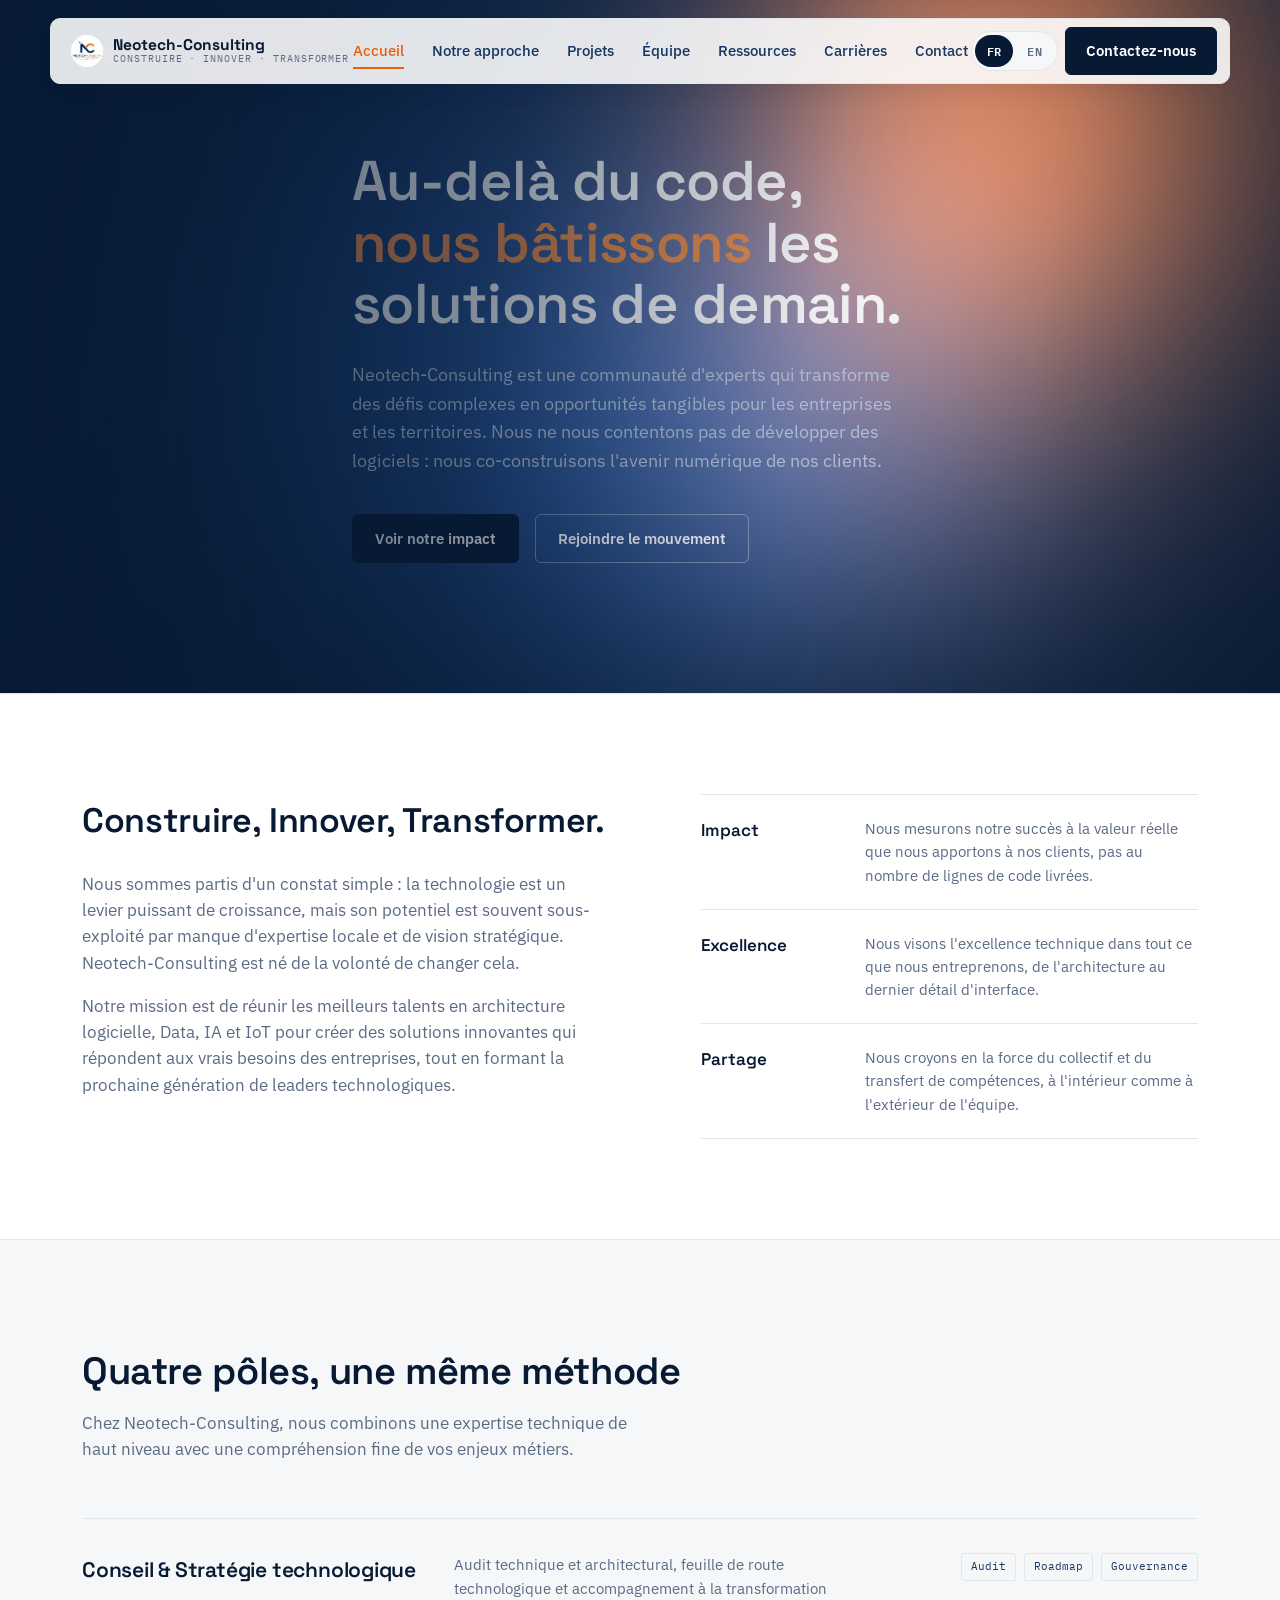
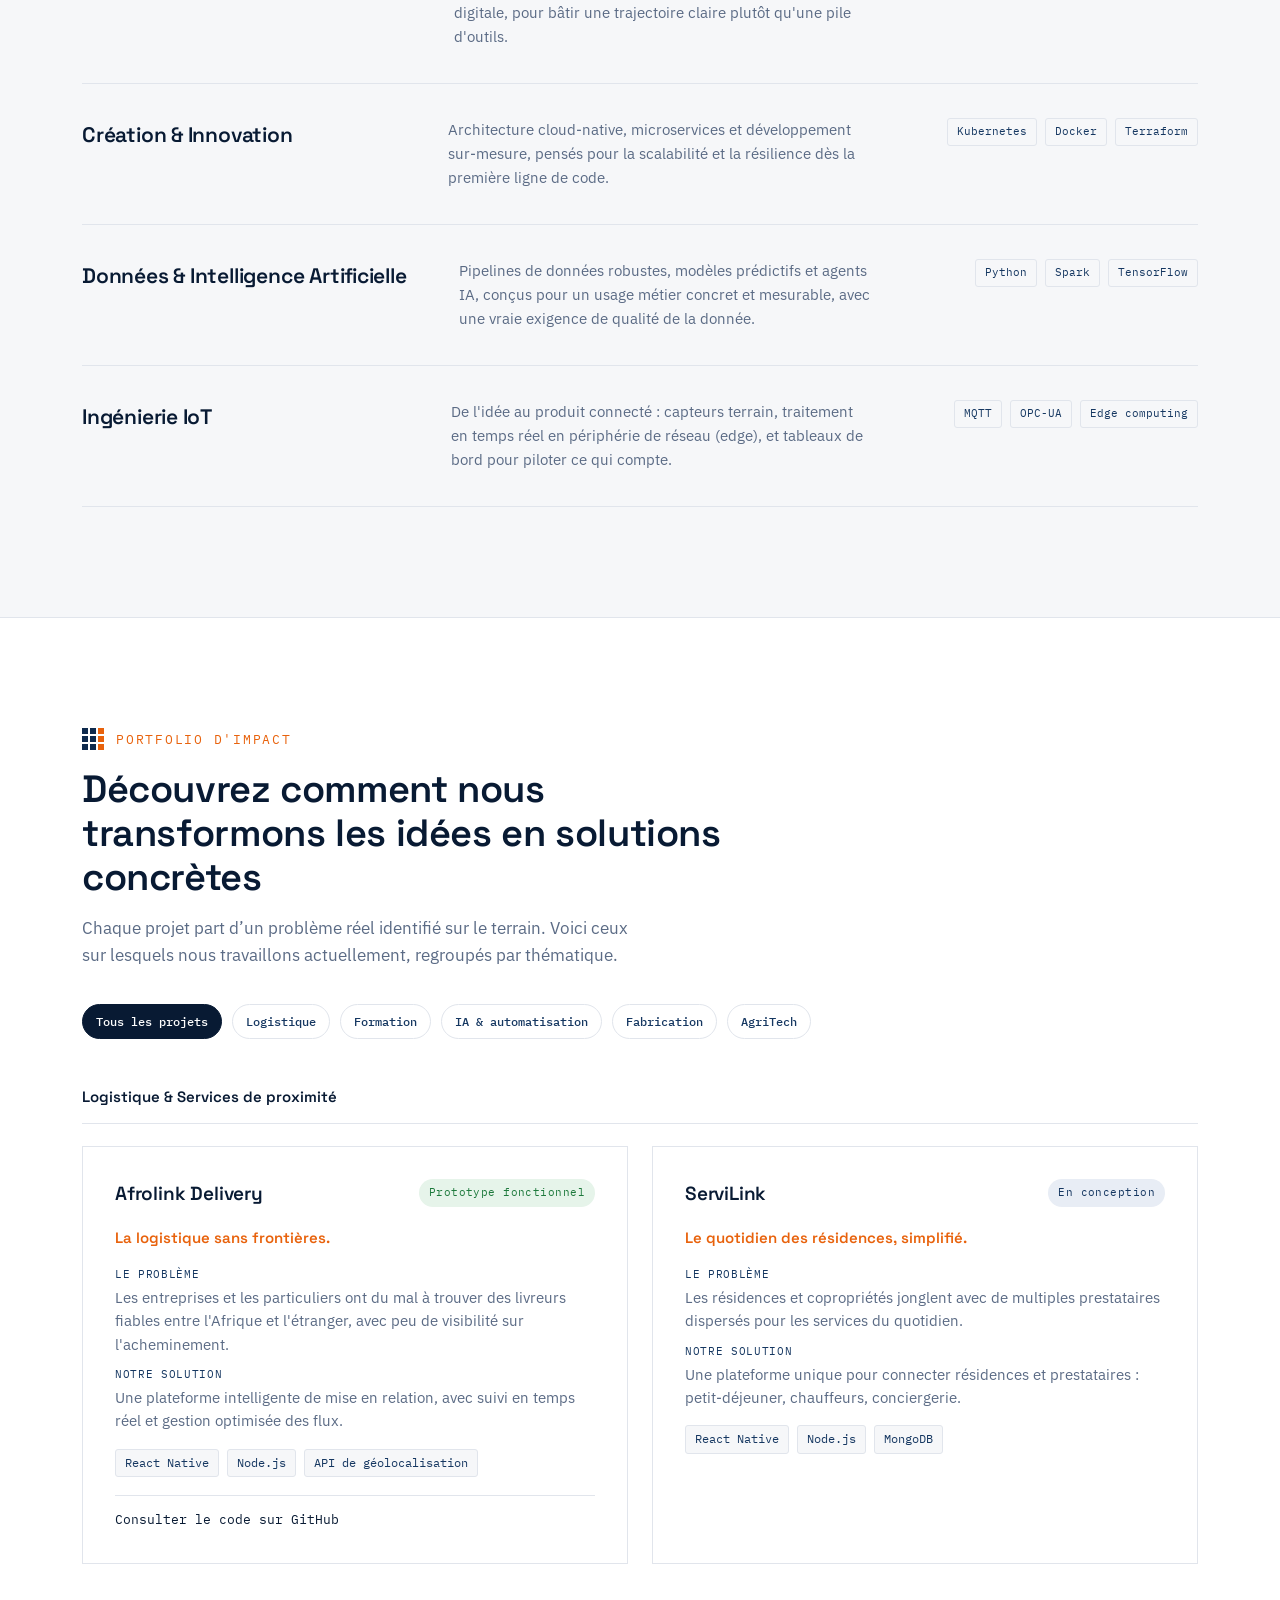
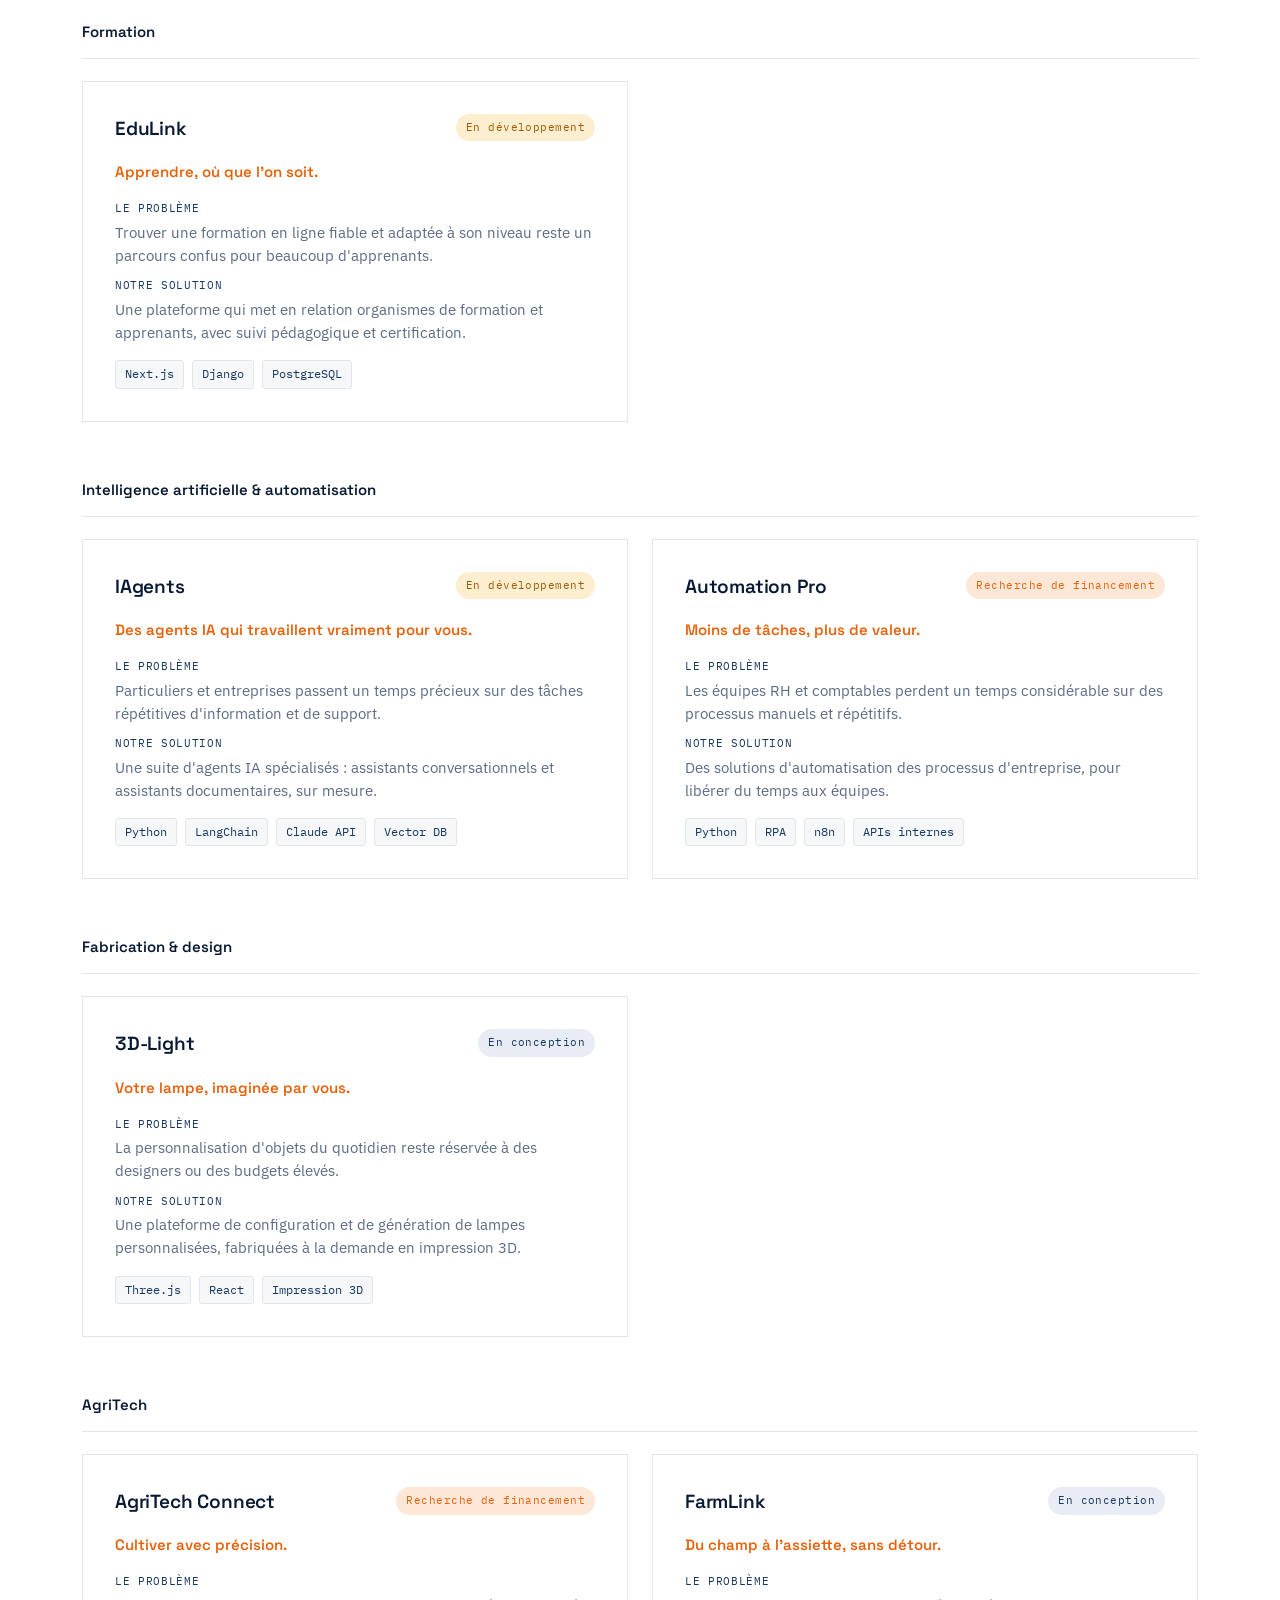
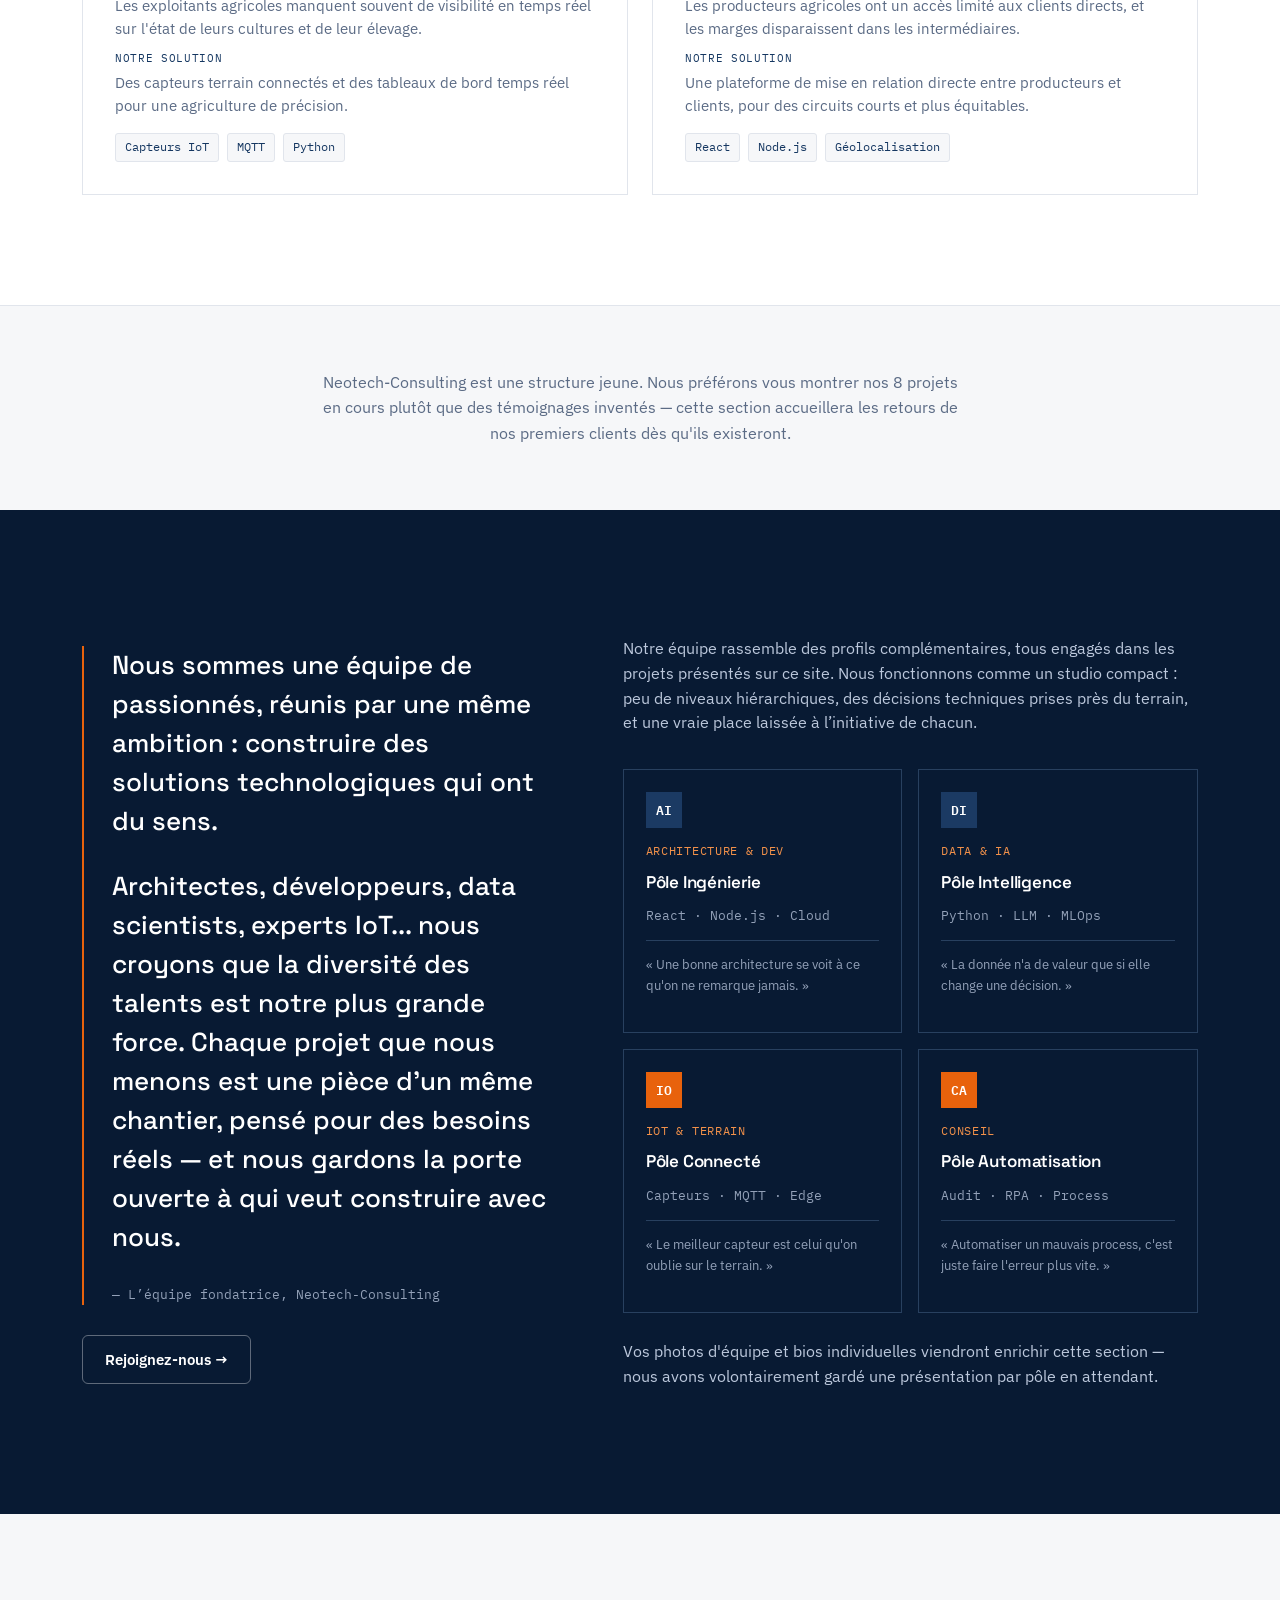
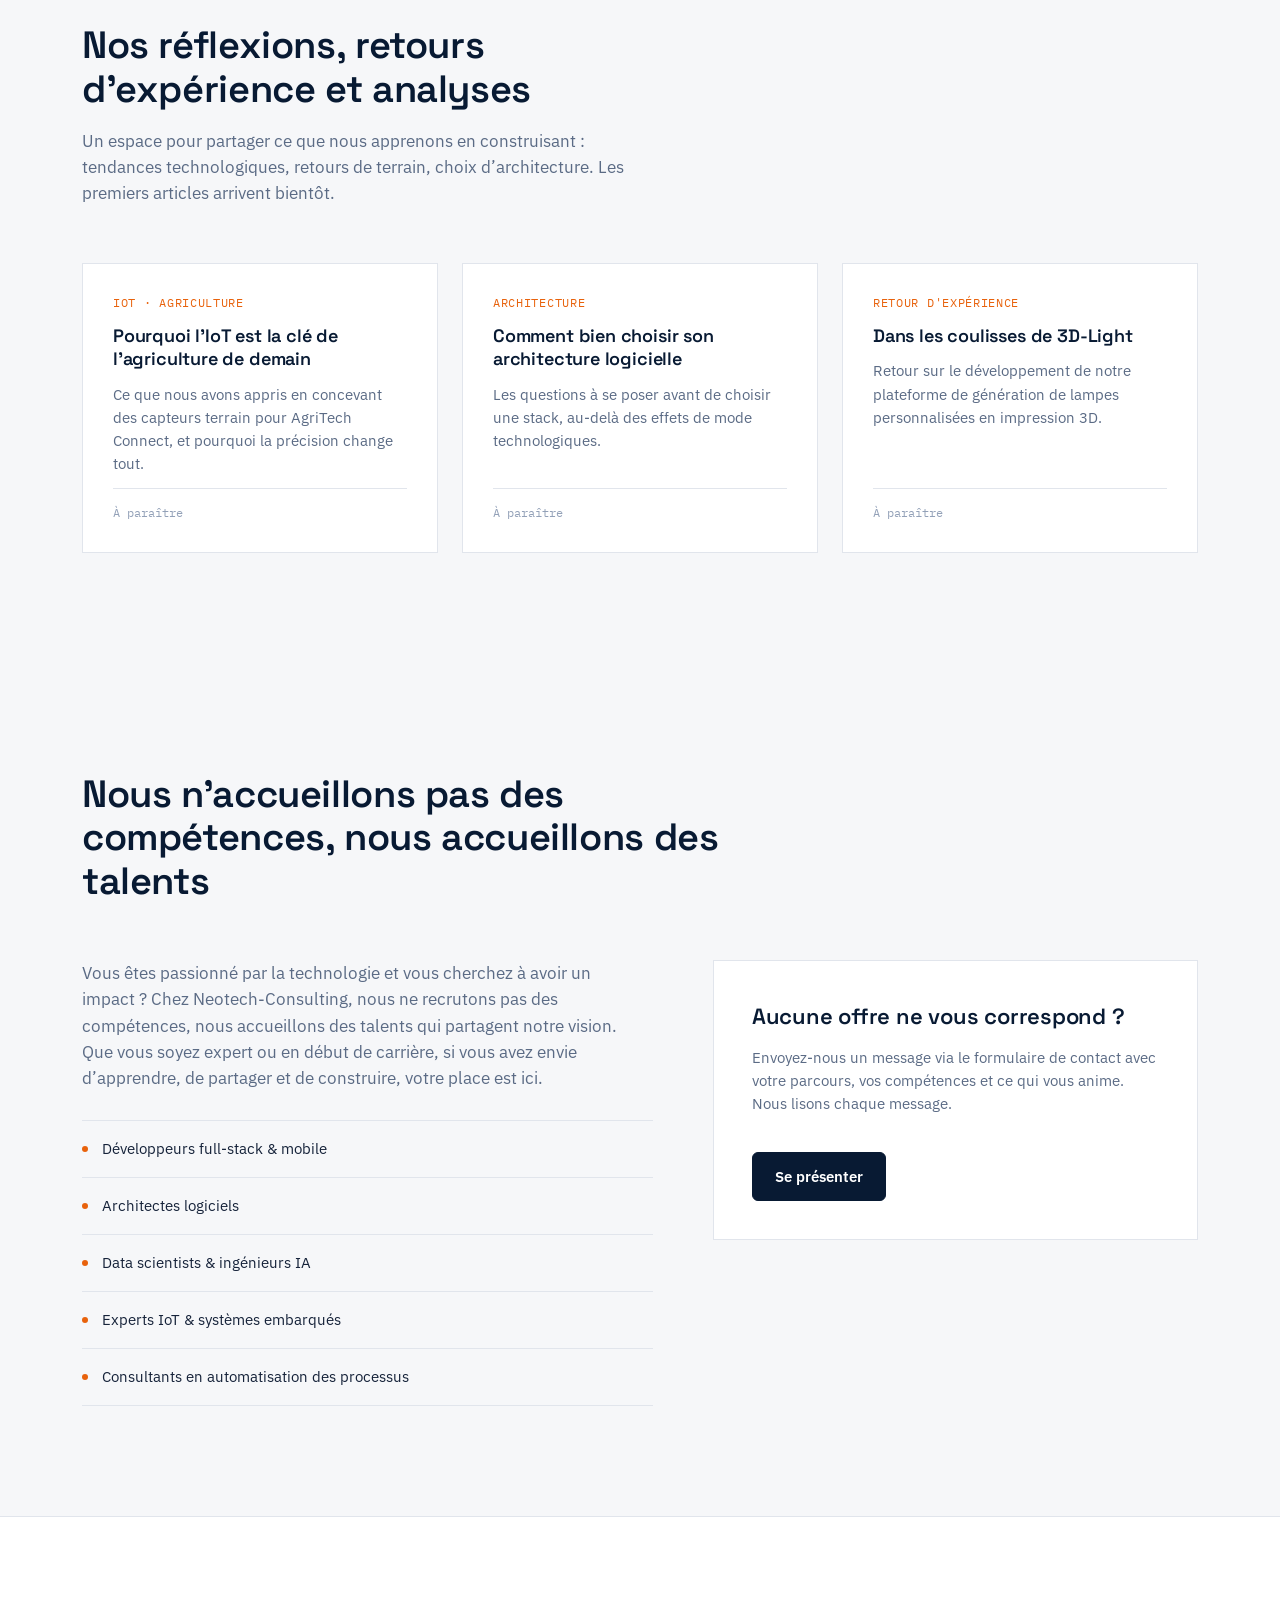
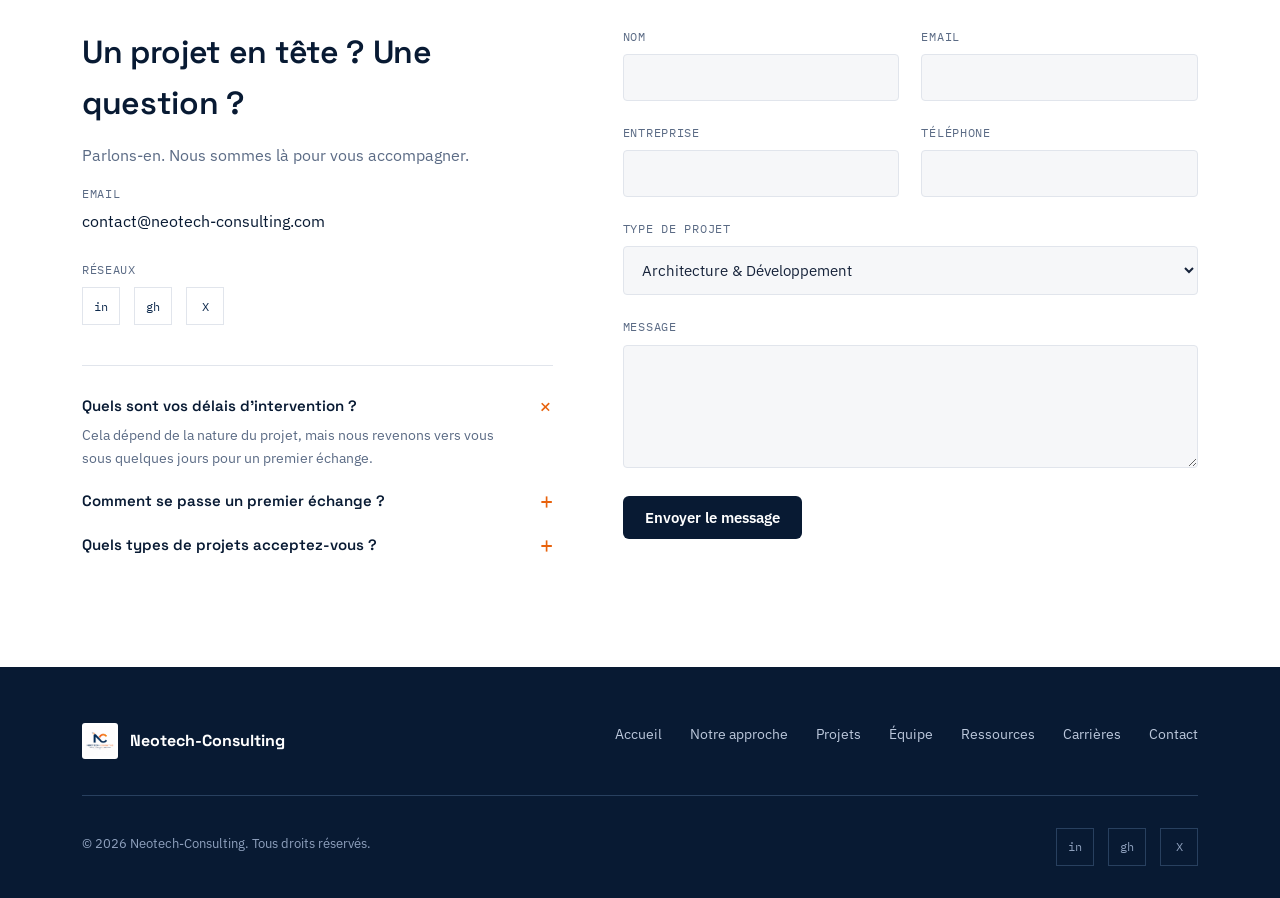
==== commit 3cf08856: "Add portfolio admin page with JSON-backed catalogue Extract projects into data/portfolio.json, rende" ====
--- a/index.html
+++ b/index.html
@@ -119,157 +119,17 @@
         <p data-i18n="portfolio.p">Chaque projet part d'un problème réel identifié sur le terrain. Voici ceux sur lesquels nous travaillons actuellement, regroupés par thématique.</p>
       </div>
 
-      <div class="project-filters" data-project-filters aria-label="Filtrer les projets par domaine">
-        <button type="button" class="is-active" data-filter="all" aria-pressed="true" data-i18n="filter.all">Tous les projets</button>
-        <button type="button" data-filter="logistique" aria-pressed="false" data-i18n="filter.logistique">Logistique</button>
-        <button type="button" data-filter="formation" aria-pressed="false" data-i18n="filter.formation">Formation</button>
-        <button type="button" data-filter="ia" aria-pressed="false" data-i18n="filter.ia">IA &amp; automatisation</button>
-        <button type="button" data-filter="fabrication" aria-pressed="false" data-i18n="filter.fabrication">Fabrication</button>
-        <button type="button" data-filter="agritech" aria-pressed="false" data-i18n="filter.agritech">AgriTech</button>
-      </div>
-
-      <!-- Logistique & Services -->
-      <div class="theme-group" data-reveal data-project-theme="logistique">
-        <div class="theme-title" data-i18n="theme.logistique">Logistique &amp; Services de proximité</div>
-        <div class="projects-grid">
-          <div class="project-card">
-            <div class="project-top">
-              <h3>Afrolink Delivery</h3>
-              <span class="status status-mvp" data-i18n="status.mvp">Prototype fonctionnel</span>
-            </div>
-            <p class="tagline" data-i18n="afrolink.tagline">La logistique sans frontières.</p>
-            <div class="problem-solution">
-              <p><span class="ps-label" data-i18n="ps.label.problem">Le problème</span><span data-i18n="afrolink.problem">Les entreprises et les particuliers ont du mal à trouver des livreurs fiables entre l'Afrique et l'étranger, avec peu de visibilité sur l'acheminement.</span></p>
-              <p><span class="ps-label" data-i18n="ps.label.solution">Notre solution</span><span data-i18n="afrolink.solution">Une plateforme intelligente de mise en relation, avec suivi en temps réel et gestion optimisée des flux.</span></p>
-            </div>
-            <div class="tech-tags"><span>React Native</span><span>Node.js</span><span data-i18n="tag.geoapi">API de géolocalisation</span></div>
-            <a class="project-link" href="https://github.com/LeKani/Afrolink/tree/master" target="_blank" rel="noopener" data-i18n="project.link.github">Consulter le code sur GitHub</a>
-          </div>
-
-          <div class="project-card">
-            <div class="project-top">
-              <h3>ServiLink</h3>
-              <span class="status status-conception" data-i18n="status.conception">En conception</span>
-            </div>
-            <p class="tagline" data-i18n="servilink.tagline">Le quotidien des résidences, simplifié.</p>
-            <div class="problem-solution">
-              <p><span class="ps-label" data-i18n="ps.label.problem">Le problème</span><span data-i18n="servilink.problem">Les résidences et copropriétés jonglent avec de multiples prestataires dispersés pour les services du quotidien.</span></p>
-              <p><span class="ps-label" data-i18n="ps.label.solution">Notre solution</span><span data-i18n="servilink.solution">Une plateforme unique pour connecter résidences et prestataires : petit-déjeuner, chauffeurs, conciergerie.</span></p>
-            </div>
-            <div class="tech-tags"><span>React Native</span><span>Node.js</span><span>MongoDB</span></div>
-          </div>
-        </div>
-      </div>
-
-      <!-- Formation -->
-      <div class="theme-group" data-reveal data-project-theme="formation">
-        <div class="theme-title" data-i18n="theme.formation">Formation</div>
-        <div class="projects-grid">
-          <div class="project-card">
-            <div class="project-top">
-              <h3>EduLink</h3>
-              <span class="status status-dev" data-i18n="status.dev">En développement</span>
-            </div>
-            <p class="tagline" data-i18n="edulink.tagline">Apprendre, où que l'on soit.</p>
-            <div class="problem-solution">
-              <p><span class="ps-label" data-i18n="ps.label.problem">Le problème</span><span data-i18n="edulink.problem">Trouver une formation en ligne fiable et adaptée à son niveau reste un parcours confus pour beaucoup d'apprenants.</span></p>
-              <p><span class="ps-label" data-i18n="ps.label.solution">Notre solution</span><span data-i18n="edulink.solution">Une plateforme qui met en relation organismes de formation et apprenants, avec suivi pédagogique et certification.</span></p>
-            </div>
-            <div class="tech-tags"><span>Next.js</span><span>Django</span><span>PostgreSQL</span></div>
-          </div>
-        </div>
-      </div>
-
-      <!-- IA & Automatisation -->
-      <div class="theme-group" data-reveal data-project-theme="ia">
-        <div class="theme-title" data-i18n="theme.ia">Intelligence artificielle &amp; automatisation</div>
-        <div class="projects-grid">
-          <div class="project-card">
-            <div class="project-top">
-              <h3>IAgents</h3>
-              <span class="status status-dev" data-i18n="status.dev">En développement</span>
-            </div>
-            <p class="tagline" data-i18n="iagents.tagline">Des agents IA qui travaillent vraiment pour vous.</p>
-            <div class="problem-solution">
-              <p><span class="ps-label" data-i18n="ps.label.problem">Le problème</span><span data-i18n="iagents.problem">Particuliers et entreprises passent un temps précieux sur des tâches répétitives d'information et de support.</span></p>
-              <p><span class="ps-label" data-i18n="ps.label.solution">Notre solution</span><span data-i18n="iagents.solution">Une suite d'agents IA spécialisés : assistants conversationnels et assistants documentaires, sur mesure.</span></p>
-            </div>
-            <div class="tech-tags"><span>Python</span><span>LangChain</span><span>Claude API</span><span>Vector DB</span></div>
-          </div>
-
-          <div class="project-card">
-            <div class="project-top">
-              <h3>Automation Pro</h3>
-              <span class="status status-recherche" data-i18n="status.recherche">Recherche de financement</span>
-            </div>
-            <p class="tagline" data-i18n="autopro.tagline">Moins de tâches, plus de valeur.</p>
-            <div class="problem-solution">
-              <p><span class="ps-label" data-i18n="ps.label.problem">Le problème</span><span data-i18n="autopro.problem">Les équipes RH et comptables perdent un temps considérable sur des processus manuels et répétitifs.</span></p>
-              <p><span class="ps-label" data-i18n="ps.label.solution">Notre solution</span><span data-i18n="autopro.solution">Des solutions d'automatisation des processus d'entreprise, pour libérer du temps aux équipes.</span></p>
-            </div>
-            <div class="tech-tags"><span>Python</span><span>RPA</span><span>n8n</span><span data-i18n="tag.internalapis">APIs internes</span></div>
-          </div>
-        </div>
-      </div>
-
-      <!-- Fabrication -->
-      <div class="theme-group" data-reveal data-project-theme="fabrication">
-        <div class="theme-title" data-i18n="theme.fabrication">Fabrication &amp; design</div>
-        <div class="projects-grid">
-          <div class="project-card">
-            <div class="project-top">
-              <h3>3D-Light</h3>
-              <span class="status status-conception" data-i18n="status.conception">En conception</span>
-            </div>
-            <p class="tagline" data-i18n="light3d.tagline">Votre lampe, imaginée par vous.</p>
-            <div class="problem-solution">
-              <p><span class="ps-label" data-i18n="ps.label.problem">Le problème</span><span data-i18n="light3d.problem">La personnalisation d'objets du quotidien reste réservée à des designers ou des budgets élevés.</span></p>
-              <p><span class="ps-label" data-i18n="ps.label.solution">Notre solution</span><span data-i18n="light3d.solution">Une plateforme de configuration et de génération de lampes personnalisées, fabriquées à la demande en impression 3D.</span></p>
-            </div>
-            <div class="tech-tags"><span>Three.js</span><span>React</span><span data-i18n="tag.print3d">Impression 3D</span></div>
-          </div>
-        </div>
-      </div>
-
-      <!-- AgriTech -->
-      <div class="theme-group" data-reveal data-project-theme="agritech">
-        <div class="theme-title" data-i18n="theme.agritech">AgriTech</div>
-        <div class="projects-grid">
-          <div class="project-card">
-            <div class="project-top">
-              <h3>AgriTech Connect</h3>
-              <span class="status status-recherche" data-i18n="status.recherche">Recherche de financement</span>
-            </div>
-            <p class="tagline" data-i18n="agritech.tagline">Cultiver avec précision.</p>
-            <div class="problem-solution">
-              <p><span class="ps-label" data-i18n="ps.label.problem">Le problème</span><span data-i18n="agritech.problem">Les exploitants agricoles manquent souvent de visibilité en temps réel sur l'état de leurs cultures et de leur élevage.</span></p>
-              <p><span class="ps-label" data-i18n="ps.label.solution">Notre solution</span><span data-i18n="agritech.solution">Des capteurs terrain connectés et des tableaux de bord temps réel pour une agriculture de précision.</span></p>
-            </div>
-            <div class="tech-tags"><span data-i18n="tag.iotsensors">Capteurs IoT</span><span>MQTT</span><span>Python</span></div>
-          </div>
-
-          <div class="project-card">
-            <div class="project-top">
-              <h3>FarmLink</h3>
-              <span class="status status-conception" data-i18n="status.conception">En conception</span>
-            </div>
-            <p class="tagline" data-i18n="farmlink.tagline">Du champ à l'assiette, sans détour.</p>
-            <div class="problem-solution">
-              <p><span class="ps-label" data-i18n="ps.label.problem">Le problème</span><span data-i18n="farmlink.problem">Les producteurs agricoles ont un accès limité aux clients directs, et les marges disparaissent dans les intermédiaires.</span></p>
-              <p><span class="ps-label" data-i18n="ps.label.solution">Notre solution</span><span data-i18n="farmlink.solution">Une plateforme de mise en relation directe entre producteurs et clients, pour des circuits courts et plus équitables.</span></p>
-            </div>
-            <div class="tech-tags"><span>React</span><span>Node.js</span><span data-i18n="tag.geoloc">Géolocalisation</span></div>
-          </div>
-        </div>
-      </div>
-
+      <div class="project-filters" data-project-filters aria-label="Filtrer les projets par domaine"></div>
+      <div data-portfolio-root>
+        <p class="portfolio-loading" data-i18n="portfolio.loading">Chargement du portfolio…</p>
+      </div>
     </div>
   </section>
 
   <!-- CONFIANCE / PREUVE SOCIALE -->
   <section class="trust">
     <div class="wrap">
-      <p class="trust-statement" data-reveal data-i18n="trust.statement">Neotech-Consulting est une structure jeune. Nous préférons vous montrer nos huit projets en cours plutôt que des témoignages inventés — cette section accueillera les retours de nos premiers clients dès qu'ils existeront.</p>
+      <p class="trust-statement" data-reveal data-trust-statement>Neotech-Consulting est une structure jeune. Nous préférons vous montrer nos projets en cours plutôt que des témoignages inventés — cette section accueillera les retours de nos premiers clients dès qu'ils existeront.</p>
     </div>
   </section>
 
@@ -483,6 +343,7 @@
 </footer>
 
 <script src="script.js"></script>
+<script src="portfolio.js"></script>
 
 </body>
 </html>
--- a/styles.css
+++ b/styles.css
@@ -287,6 +287,11 @@
   .project-filters button:hover{border-color:var(--orange-500); color:var(--orange-500); transform:translateY(-1px);}
   .project-filters button.is-active{background:var(--navy-950); border-color:var(--navy-950); color:var(--white);}
   .theme-group.is-hidden{display:none;}
+  .portfolio-loading,
+  .portfolio-error{
+    color:var(--slate); font-size:15px; padding:12px 0 40px;
+  }
+  .portfolio-error{color:var(--orange-500);}
   .theme-title{
     font-family:'Space Grotesk', sans-serif; font-size:15px; font-weight:600;
     color:var(--navy-950); margin-bottom:22px; padding-bottom:14px; border-bottom:1px solid var(--line);
